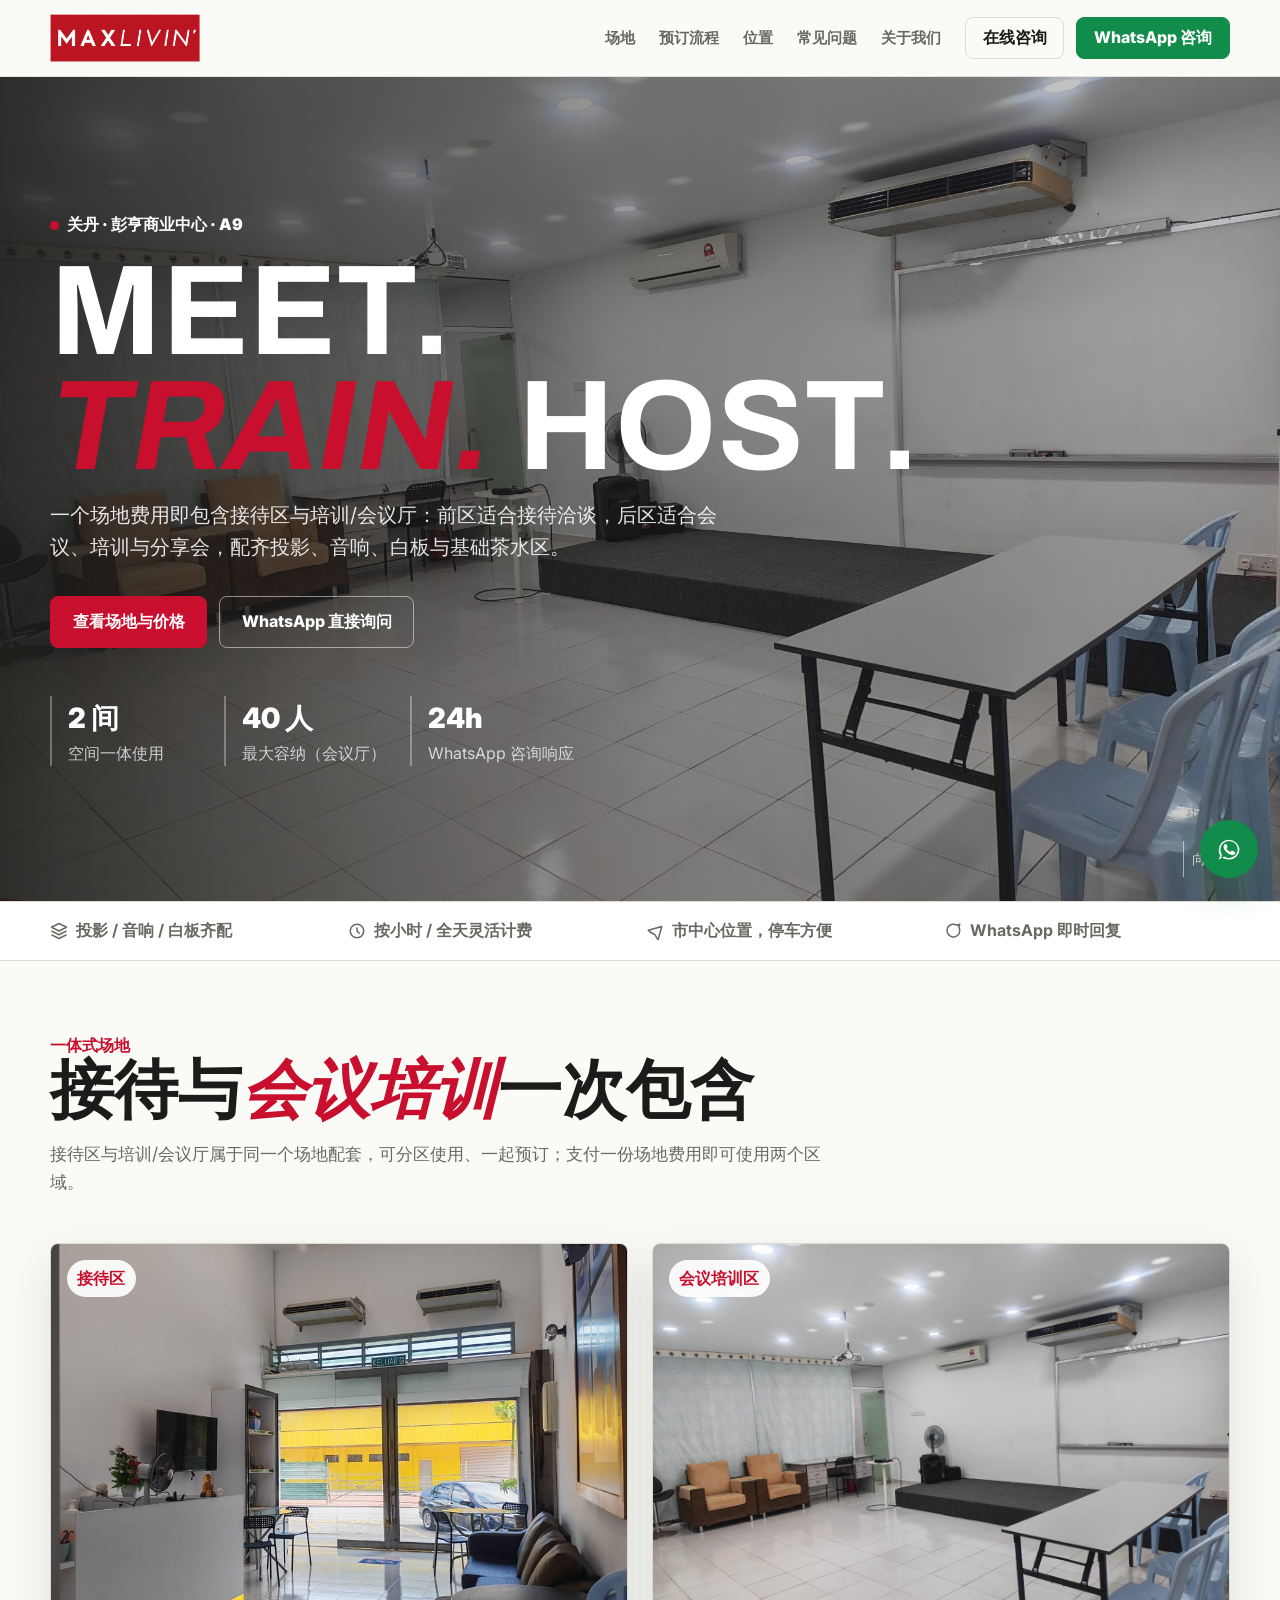
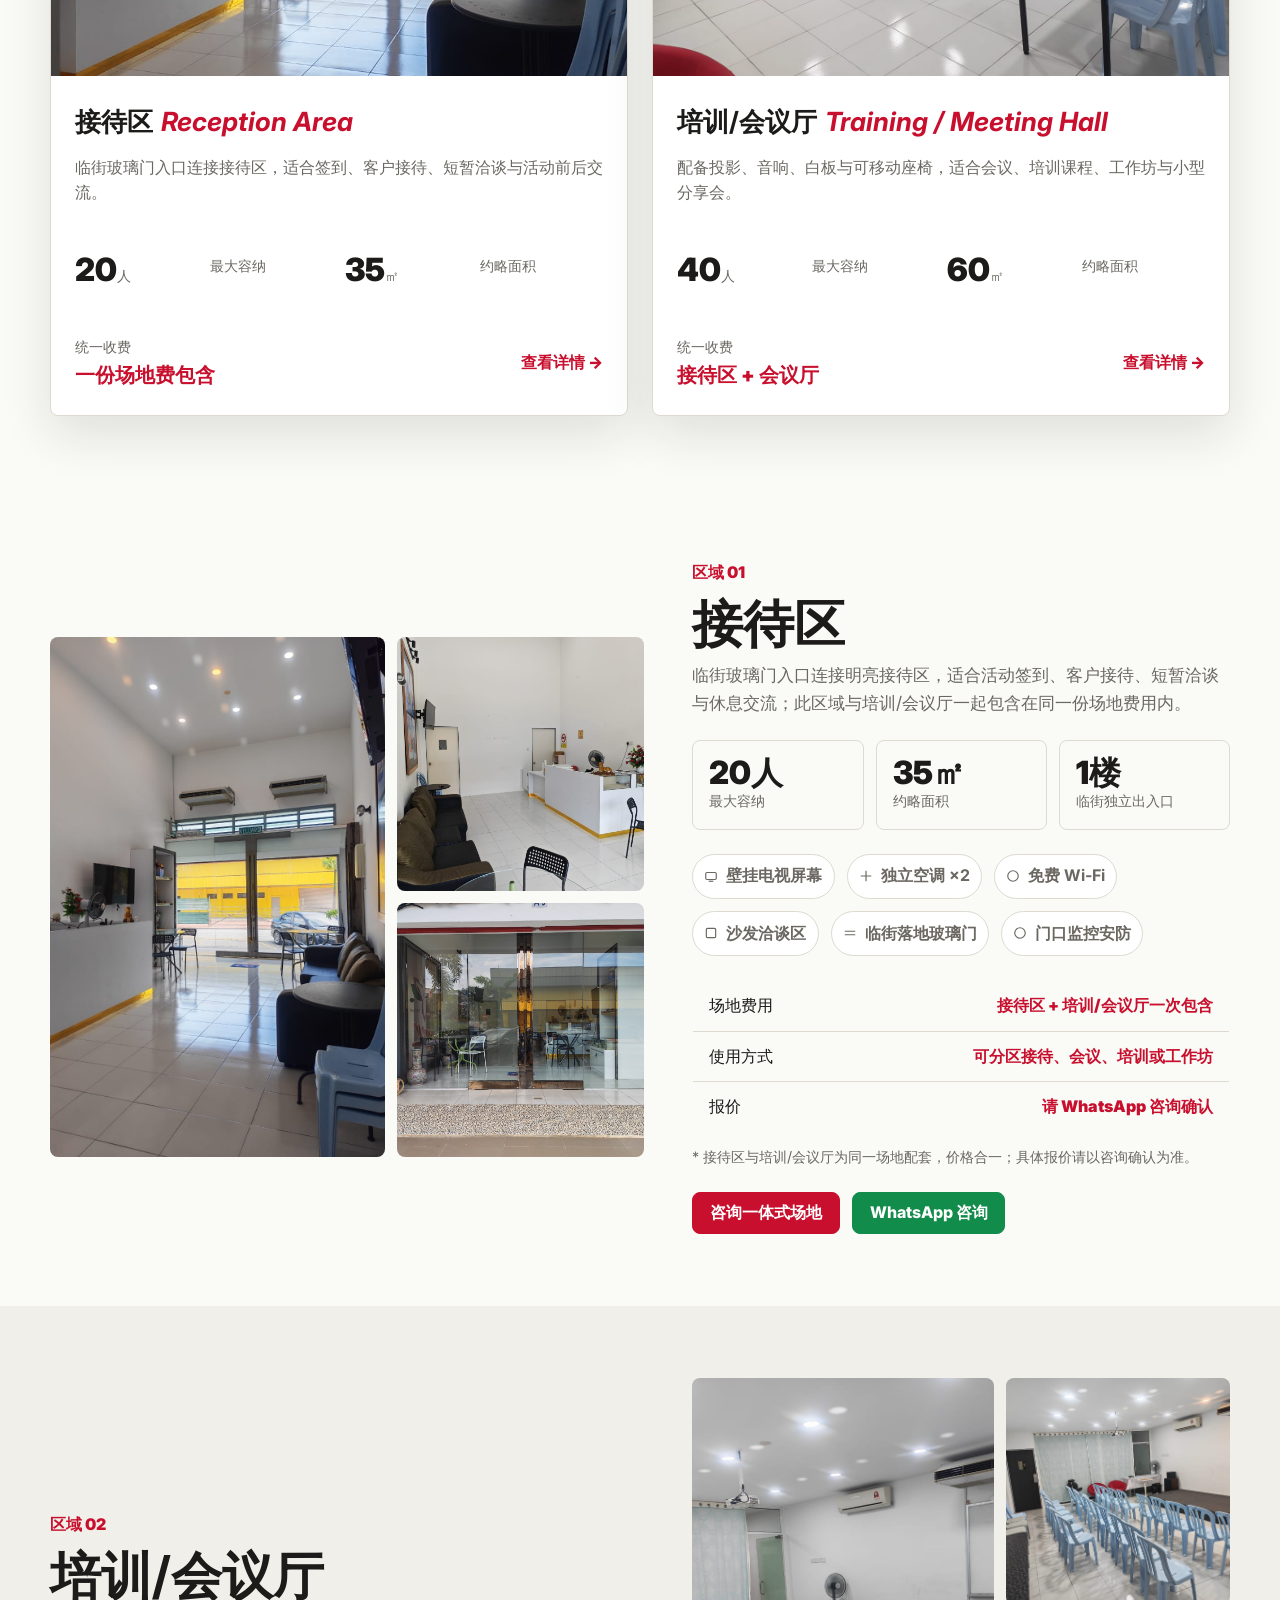
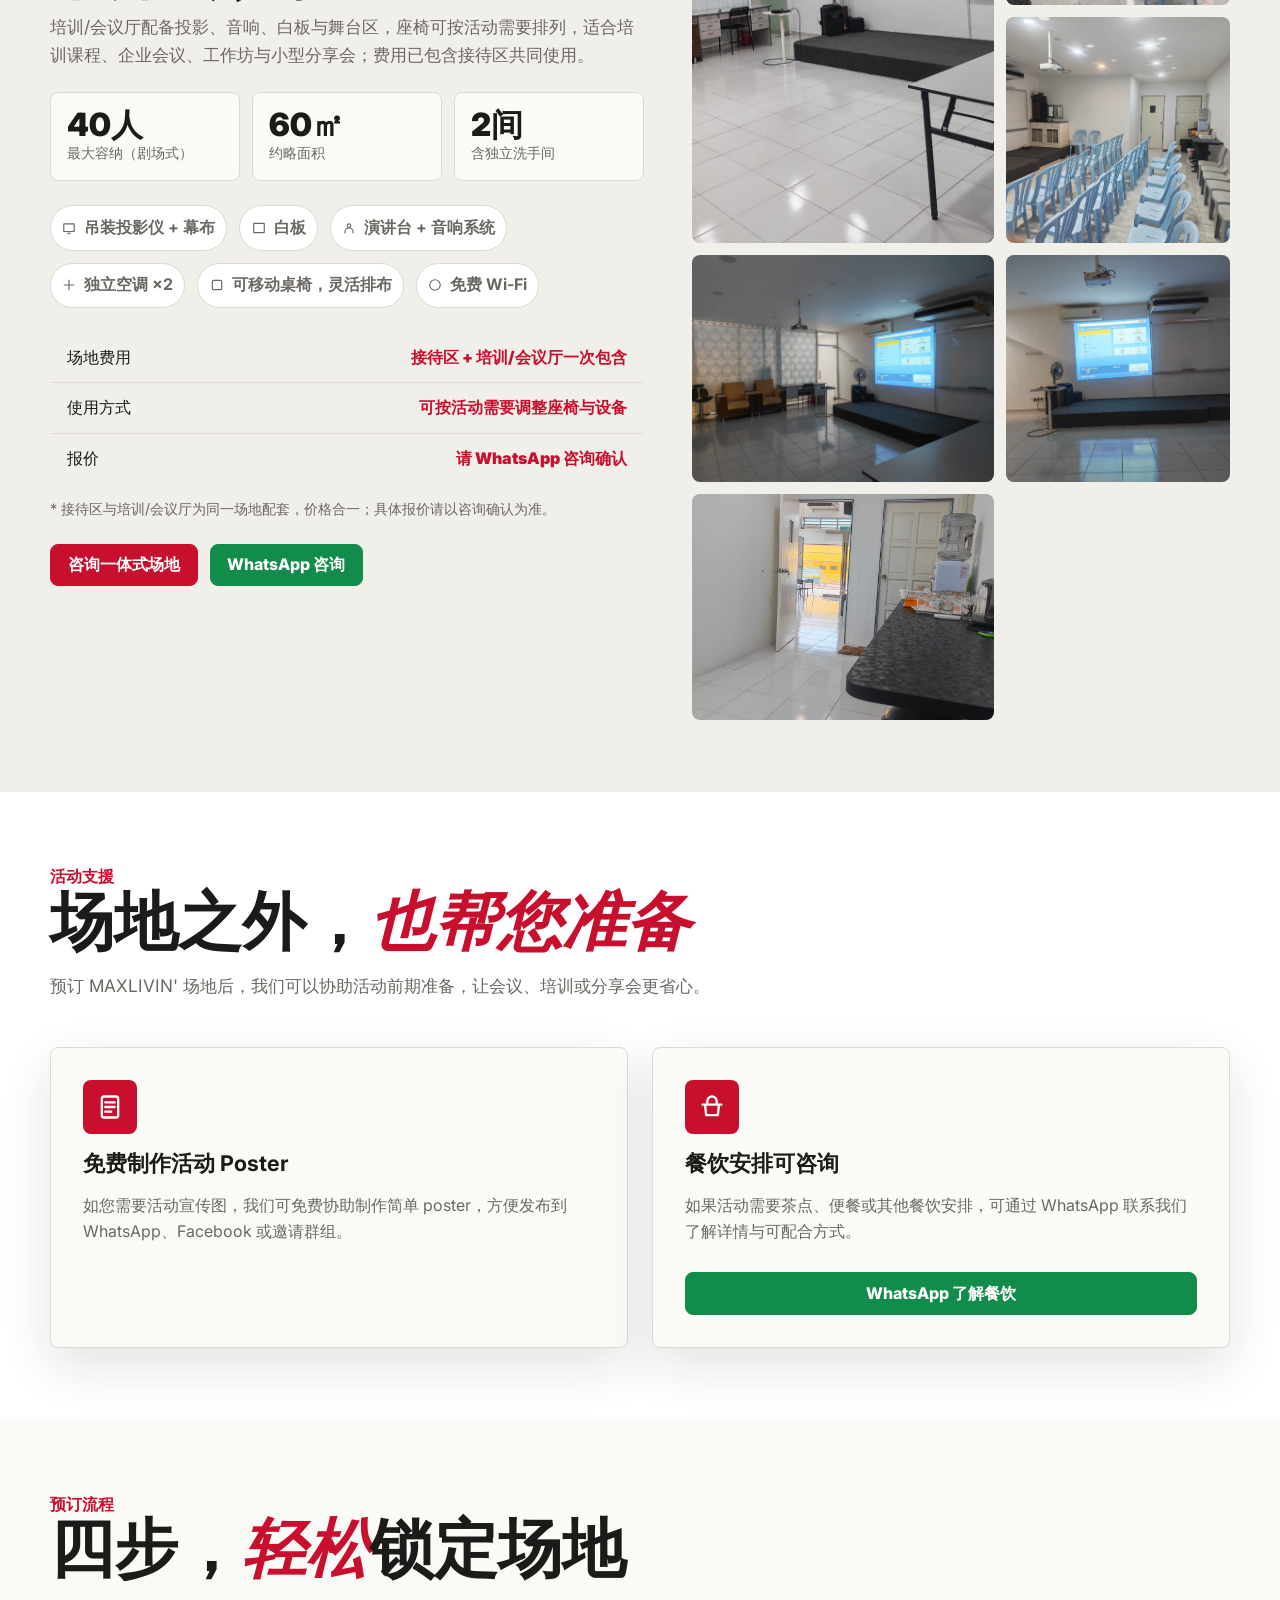
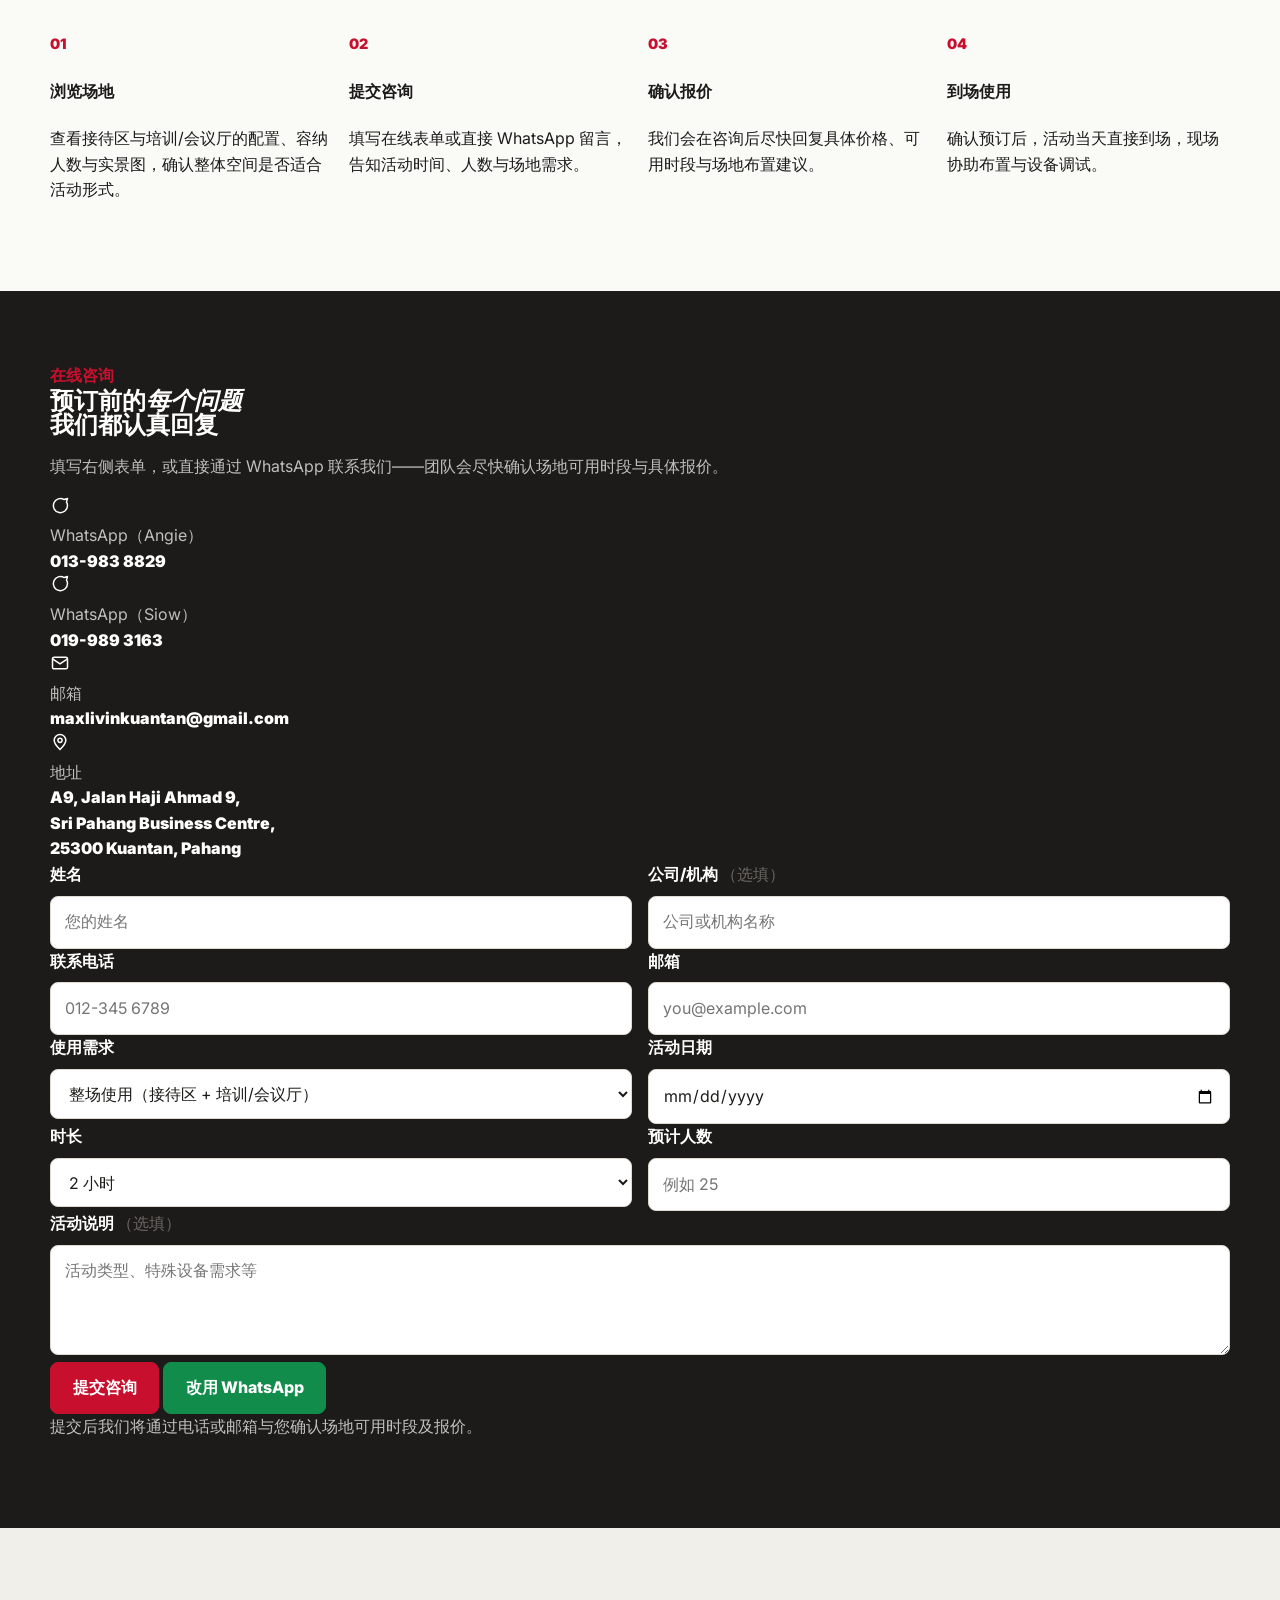
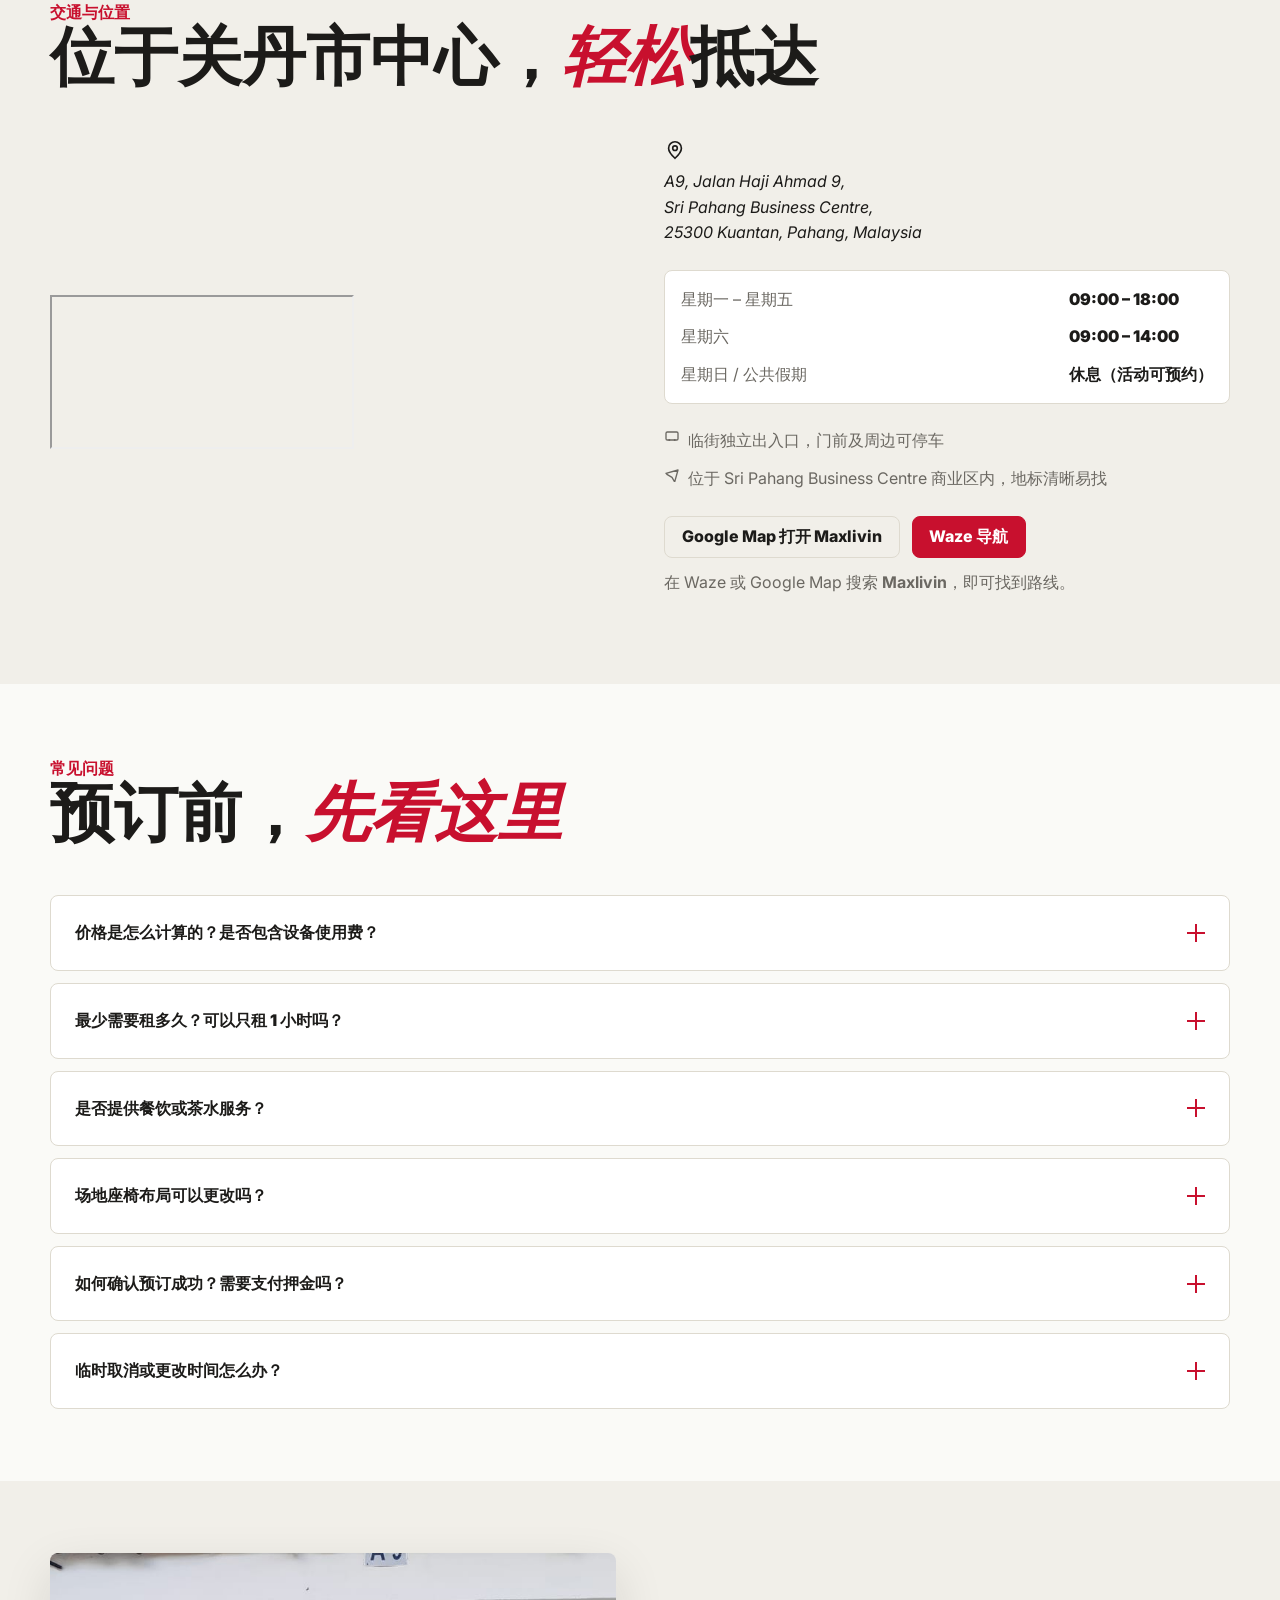
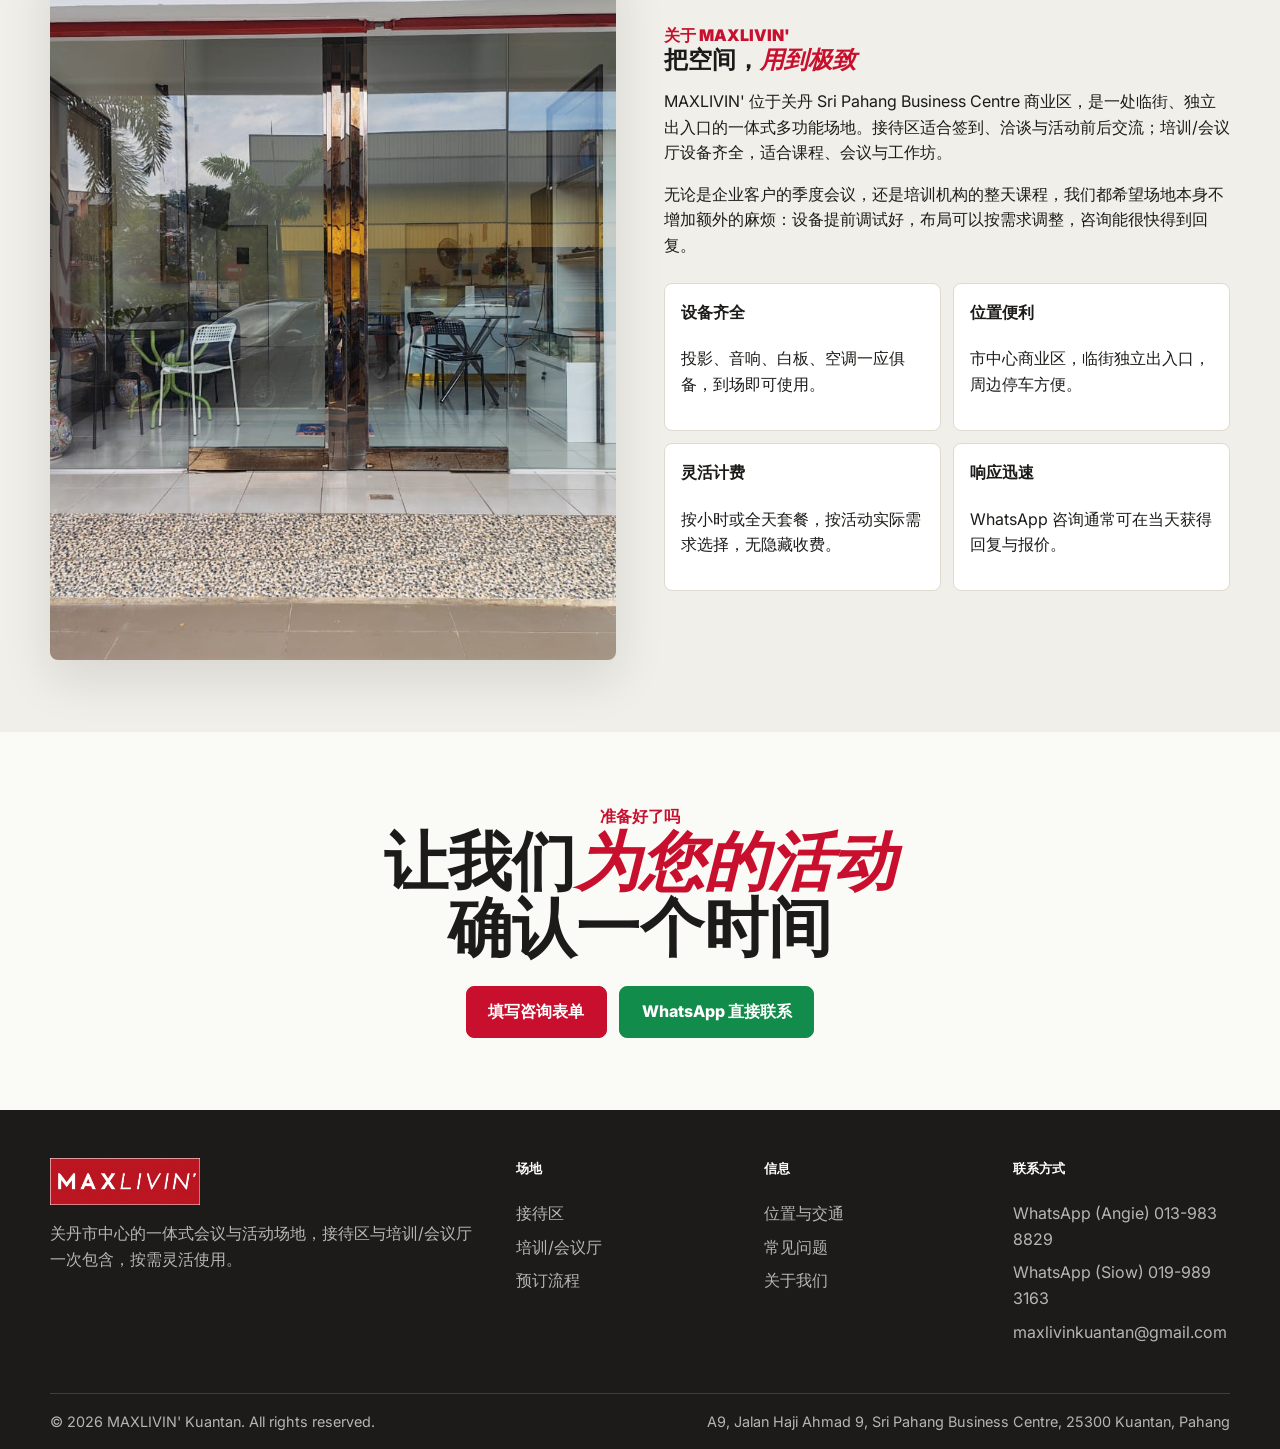
==== index.html @ cc712a2a "Add files via upload" ====
<!DOCTYPE html>
<html lang="zh-CN">
<head>
<meta charset="UTF-8">
<meta name="viewport" content="width=device-width, initial-scale=1.0">
<title>MAXLIVIN' Kuantan — 会议与活动场地租赁 | 关丹场地预订</title>
<meta name="description" content="MAXLIVIN' 位于关丹彭亨商业中心，提供接待区与培训/会议厅一体式场地租赁，适合企业会议、培训、工作坊与小型活动。按小时/全天灵活计费，WhatsApp 秒回确认。">

<link rel="icon" href="data:image/svg+xml,<svg xmlns=%22http://www.w3.org/2000/svg%22 viewBox=%220 0 100 100%22><rect width=%22100%22 height=%22100%22 fill=%22%23C8102E%22/><text x=%2250%22 y=%2268%22 font-size=%2260%22 fill=%22white%22 text-anchor=%22middle%22 font-family=%22Arial%22 font-weight=%22bold%22>M</text></svg>">

<link rel="preconnect" href="https://fonts.googleapis.com">
<link rel="preconnect" href="https://fonts.gstatic.com" crossorigin>
<link href="https://fonts.googleapis.com/css2?family=Archivo:wght@500;600;700;800&family=Inter:wght@400;500;600;700&family=JetBrains+Mono:wght@400;500&display=swap" rel="stylesheet">

<link rel="stylesheet" href="css/main.css">
</head>
<body>

<!-- ============ HEADER ============ -->
<header class="site-header" id="siteHeader">
  <div class="container nav-wrap">
    <a href="#top" class="nav-logo">
      <img src="images/logo.png" alt="MAXLIVIN' 关丹场地租赁">
    </a>
    <nav class="nav-links" id="navLinks">
      <a href="#venues">场地</a>
      <a href="#process">预订流程</a>
      <a href="#location">位置</a>
      <a href="#faq">常见问题</a>
      <a href="#about">关于我们</a>
    </nav>
    <div class="nav-cta">
      <a href="#inquiry" class="btn btn-secondary">在线咨询</a>
      <a href="https://wa.me/60139838829?text=Hi%2C%20%E6%88%91%E6%83%B3%E5%92%A8%E8%AF%A2MAXLIVIN%27%E5%9C%BA%E5%9C%B0%E7%A7%9F%E8%B5%81" target="_blank" rel="noopener" class="btn btn-whatsapp">
        WhatsApp 咨询
      </a>
    </div>
    <button class="nav-toggle" id="navToggle" aria-label="打开菜单">
      <span></span><span></span><span></span>
    </button>
  </div>
</header>

<!-- ============ HERO ============ -->
<section class="hero" id="top">
  <div class="hero-bg">
    <img src="images/training_1.jpeg" alt="MAXLIVIN' 接待大厅实景" loading="eager">
  </div>
  <div class="container hero-content">
    <div class="hero-eyebrow"><span class="dot"></span>关丹 · 彭亨商业中心 · A9</div>
    <h1 class="hero-title">
      <span class="line"><span class="word">MEET.</span></span>
      <span class="line"><span class="word italic-accent">Train.</span> <span class="word">Host.</span></span>
    </h1>
    <p class="hero-sub">一个场地费用即包含接待区与培训/会议厅：前区适合接待洽谈，后区适合会议、培训与分享会，配齐投影、音响、白板与基础茶水区。</p>
    <div class="hero-actions">
      <a href="#venues" class="btn btn-primary btn-lg">查看场地与价格</a>
      <a href="https://wa.me/60139838829?text=Hi%2C%20%E6%88%91%E6%83%B3%E5%92%A8%E8%AF%A2MAXLIVIN%27%E5%9C%BA%E5%9C%B0%E7%A7%9F%E8%B5%81" target="_blank" rel="noopener" class="btn btn-secondary btn-lg" style="border-color:rgba(255,255,255,0.5); color:#fff;">
        WhatsApp 直接询问
      </a>
    </div>
    <div class="hero-stats">
      <div>
        <div class="hero-stat-num"><span class="count-up" data-target="2">0</span> 间</div>
        <div class="hero-stat-label">空间一体使用</div>
      </div>
      <div>
        <div class="hero-stat-num"><span class="count-up" data-target="40">0</span> 人</div>
        <div class="hero-stat-label">最大容纳（会议厅）</div>
      </div>
      <div>
        <div class="hero-stat-num"><span class="count-up" data-target="24">0</span>h</div>
        <div class="hero-stat-label">WhatsApp 咨询响应</div>
      </div>
    </div>
  </div>
  <div class="hero-scroll-cue"><span class="line-v"></span>向下滚动</div>
</section>

<!-- ============ TRUST STRIP ============ -->
<div class="trust-strip">
  <div class="container">
    <div class="trust-item">
      <svg width="18" height="18" viewBox="0 0 24 24" fill="none"><path d="M12 2L2 7l10 5 10-5-10-5z" stroke="currentColor" stroke-width="2" stroke-linejoin="round"/><path d="M2 17l10 5 10-5M2 12l10 5 10-5" stroke="currentColor" stroke-width="2" stroke-linejoin="round"/></svg>
      投影 / 音响 / 白板齐配
    </div>
    <div class="trust-item">
      <svg width="18" height="18" viewBox="0 0 24 24" fill="none"><path d="M12 8v4l3 3" stroke="currentColor" stroke-width="2" stroke-linecap="round"/><circle cx="12" cy="12" r="9" stroke="currentColor" stroke-width="2"/></svg>
      按小时 / 全天灵活计费
    </div>
    <div class="trust-item">
      <svg width="18" height="18" viewBox="0 0 24 24" fill="none"><path d="M3 11l18-5-5 18-4-7-7-4z" stroke="currentColor" stroke-width="2" stroke-linejoin="round"/></svg>
      市中心位置，停车方便
    </div>
    <div class="trust-item">
      <svg width="18" height="18" viewBox="0 0 24 24" fill="none"><path d="M21 11.5a8.5 8.5 0 1 1-4-7.2L21 3l-1.2 4.3a8.4 8.4 0 0 1 1.2 4.2z" stroke="currentColor" stroke-width="2" stroke-linejoin="round"/></svg>
      WhatsApp 即时回复
    </div>
  </div>
</div>

<!-- ============ VENUES OVERVIEW ============ -->
<section class="section" id="venues">
  <div class="container">
    <div class="section-head">
      <div class="eyebrow">一体式场地</div>
      <h2 class="fs-h1" style="font-size:var(--fs-h1)">接待与<span class="italic-accent">会议培训</span>一次包含</h2>
      <p class="lead">接待区与培训/会议厅属于同一个场地配套，可分区使用、一起预订；支付一份场地费用即可使用两个区域。</p>
    </div>

    <div class="venues-grid">
      <!-- Card 1: Reception -->
      <article class="venue-card reveal">
        <div class="venue-card-img">
          <img src="images/reception_1.jpeg" alt="MAXLIVIN' 接待区实景" loading="lazy">
          <span class="venue-card-tag">接待区</span>
        </div>
        <div class="venue-card-body">
          <h3 class="venue-card-title">接待区 <span class="italic-accent">Reception Area</span></h3>
          <p class="venue-card-desc">临街玻璃门入口连接接待区，适合签到、客户接待、短暂洽谈与活动前后交流。</p>
          <div class="venue-meta-row">
            <div class="venue-meta">
              <div class="venue-meta-num">20<span style="font-size:0.9rem;color:var(--color-ink-soft);font-weight:500">人</span></div>
              <div class="venue-meta-label">最大容纳</div>
            </div>
            <div class="venue-meta">
              <div class="venue-meta-num">35<span style="font-size:0.9rem;color:var(--color-ink-soft);font-weight:500">㎡</span></div>
              <div class="venue-meta-label">约略面积</div>
            </div>
          </div>
          <div class="venue-card-foot">
            <div class="venue-price"><span class="from">统一收费</span><br><span class="amount">一份场地费包含</span></div>
            <a href="#venue-reception" class="btn-ghost">查看详情 →</a>
          </div>
        </div>
      </article>

      <!-- Card 2: Training -->
      <article class="venue-card reveal">
        <div class="venue-card-img">
          <img src="images/training_1.jpeg" alt="MAXLIVIN' 多功能培训/会议厅实景" loading="lazy">
          <span class="venue-card-tag">会议培训区</span>
        </div>
        <div class="venue-card-body">
          <h3 class="venue-card-title">培训/会议厅 <span class="italic-accent">Training / Meeting Hall</span></h3>
          <p class="venue-card-desc">配备投影、音响、白板与可移动座椅，适合会议、培训课程、工作坊与小型分享会。</p>
          <div class="venue-meta-row">
            <div class="venue-meta">
              <div class="venue-meta-num">40<span style="font-size:0.9rem;color:var(--color-ink-soft);font-weight:500">人</span></div>
              <div class="venue-meta-label">最大容纳</div>
            </div>
            <div class="venue-meta">
              <div class="venue-meta-num">60<span style="font-size:0.9rem;color:var(--color-ink-soft);font-weight:500">㎡</span></div>
              <div class="venue-meta-label">约略面积</div>
            </div>
          </div>
          <div class="venue-card-foot">
            <div class="venue-price"><span class="from">统一收费</span><br><span class="amount">接待区 + 会议厅</span></div>
            <a href="#venue-training" class="btn-ghost">查看详情 →</a>
          </div>
        </div>
      </article>
    </div>
  </div>
</section>

<!-- ============ VENUE DETAIL: RECEPTION ============ -->
<section class="section" id="venue-reception">
  <div class="container">
    <div class="venue-detail">
      <div class="venue-detail-gallery reveal">
        <img class="g-main" src="images/reception_1.jpeg" alt="接待区全景">
        <img class="g-sub" src="images/reception_2.jpeg" alt="接待区沙发区">
        <img class="g-sub" src="images/storefront.jpeg" alt="接待区入口与玻璃门">
      </div>
      <div class="venue-detail-info reveal">
        <span class="venue-number">区域 01</span>
        <h3>接待区</h3>
        <p class="lead">临街玻璃门入口连接明亮接待区，适合活动签到、客户接待、短暂洽谈与休息交流；此区域与培训/会议厅一起包含在同一份场地费用内。</p>

        <div class="spec-grid">
          <div class="spec-item">
            <div class="num">20<span class="unit">人</span></div>
            <div class="label">最大容纳</div>
          </div>
          <div class="spec-item">
            <div class="num">35<span class="unit">㎡</span></div>
            <div class="label">约略面积</div>
          </div>
          <div class="spec-item">
            <div class="num">1<span class="unit">楼</span></div>
            <div class="label">临街独立出入口</div>
          </div>
        </div>

        <div class="amenity-list">
          <span class="amenity-chip"><svg width="14" height="14" viewBox="0 0 24 24" fill="none"><rect x="3" y="6" width="18" height="12" rx="2" stroke="currentColor" stroke-width="2"/><path d="M8 21h8" stroke="currentColor" stroke-width="2"/></svg>壁挂电视屏幕</span>
          <span class="amenity-chip"><svg width="14" height="14" viewBox="0 0 24 24" fill="none"><path d="M12 3v18M3 12h18" stroke="currentColor" stroke-width="2"/></svg>独立空调 ×2</span>
          <span class="amenity-chip"><svg width="14" height="14" viewBox="0 0 24 24" fill="none"><circle cx="12" cy="12" r="9" stroke="currentColor" stroke-width="2"/></svg>免费 Wi-Fi</span>
          <span class="amenity-chip"><svg width="14" height="14" viewBox="0 0 24 24" fill="none"><rect x="4" y="4" width="16" height="16" rx="2" stroke="currentColor" stroke-width="2"/></svg>沙发洽谈区</span>
          <span class="amenity-chip"><svg width="14" height="14" viewBox="0 0 24 24" fill="none"><path d="M3 9h18M3 15h18" stroke="currentColor" stroke-width="2"/></svg>临街落地玻璃门</span>
          <span class="amenity-chip"><svg width="14" height="14" viewBox="0 0 24 24" fill="none"><circle cx="12" cy="12" r="9" stroke="currentColor" stroke-width="2"/></svg>门口监控安防</span>
        </div>

        <table class="price-table">
          <tr><td>场地费用</td><td>接待区 + 培训/会议厅一次包含</td></tr>
          <tr><td>使用方式</td><td>可分区接待、会议、培训或工作坊</td></tr>
          <tr><td>报价</td><td>请 WhatsApp 咨询确认</td></tr>
        </table>
        <p class="price-note">* 接待区与培训/会议厅为同一场地配套，价格合一；具体报价请以咨询确认为准。</p>

        <div class="venue-detail-actions">
          <a href="#inquiry" class="btn btn-primary" data-venue="整场使用">咨询一体式场地</a>
          <a href="https://wa.me/60139838829?text=Hi%2C%20%E6%88%91%E6%83%B3%E5%92%A8%E8%AF%A2MAXLIVIN%27%E5%9C%BA%E5%9C%B0%E7%A7%9F%E8%B5%81" target="_blank" rel="noopener" class="btn btn-whatsapp">WhatsApp 咨询</a>
        </div>
      </div>
    </div>
  </div>
</section>

<!-- ============ VENUE DETAIL: TRAINING ============ -->
<section class="section" id="venue-training" style="background:var(--color-surface)">
  <div class="container">
    <div class="venue-detail reverse">
      <div class="venue-detail-gallery reveal">
        <img class="g-main" src="images/training_1.jpeg" alt="培训/会议厅全景">
        <img class="g-sub" src="images/training_2.jpeg" alt="培训/会议厅排椅布局">
        <img class="g-sub" src="images/training_3.jpeg" alt="培训/会议厅侧面座位">
        <img class="g-sub" src="images/training_4.jpeg" alt="培训/会议厅投影演示">
        <img class="g-sub" src="images/training_5.jpeg" alt="培训/会议厅投影与白板">
        <img class="g-sub" src="images/training_6.jpeg" alt="培训/会议厅茶水区">
      </div>
      <div class="venue-detail-info reveal">
        <span class="venue-number">区域 02</span>
        <h3>培训/会议厅</h3>
        <p class="lead">培训/会议厅配备投影、音响、白板与舞台区，座椅可按活动需要排列，适合培训课程、企业会议、工作坊与小型分享会；费用已包含接待区共同使用。</p>

        <div class="spec-grid">
          <div class="spec-item">
            <div class="num">40<span class="unit">人</span></div>
            <div class="label">最大容纳（剧场式）</div>
          </div>
          <div class="spec-item">
            <div class="num">60<span class="unit">㎡</span></div>
            <div class="label">约略面积</div>
          </div>
          <div class="spec-item">
            <div class="num">2<span class="unit">间</span></div>
            <div class="label">含独立洗手间</div>
          </div>
        </div>

        <div class="amenity-list">
          <span class="amenity-chip"><svg width="14" height="14" viewBox="0 0 24 24" fill="none"><rect x="3" y="5" width="18" height="13" rx="1" stroke="currentColor" stroke-width="2"/><path d="M9 21h6" stroke="currentColor" stroke-width="2"/></svg>吊装投影仪 + 幕布</span>
          <span class="amenity-chip"><svg width="14" height="14" viewBox="0 0 24 24" fill="none"><rect x="3" y="4" width="18" height="16" rx="1" stroke="currentColor" stroke-width="2"/></svg>白板</span>
          <span class="amenity-chip"><svg width="14" height="14" viewBox="0 0 24 24" fill="none"><circle cx="12" cy="8" r="3" stroke="currentColor" stroke-width="2"/><path d="M5 21v-2a7 7 0 0114 0v2" stroke="currentColor" stroke-width="2"/></svg>演讲台 + 音响系统</span>
          <span class="amenity-chip"><svg width="14" height="14" viewBox="0 0 24 24" fill="none"><path d="M12 3v18M3 12h18" stroke="currentColor" stroke-width="2"/></svg>独立空调 ×2</span>
          <span class="amenity-chip"><svg width="14" height="14" viewBox="0 0 24 24" fill="none"><rect x="4" y="4" width="16" height="16" rx="2" stroke="currentColor" stroke-width="2"/></svg>可移动桌椅，灵活排布</span>
          <span class="amenity-chip"><svg width="14" height="14" viewBox="0 0 24 24" fill="none"><circle cx="12" cy="12" r="9" stroke="currentColor" stroke-width="2"/></svg>免费 Wi-Fi</span>
        </div>

        <table class="price-table">
          <tr><td>场地费用</td><td>接待区 + 培训/会议厅一次包含</td></tr>
          <tr><td>使用方式</td><td>可按活动需要调整座椅与设备</td></tr>
          <tr><td>报价</td><td>请 WhatsApp 咨询确认</td></tr>
        </table>
        <p class="price-note">* 接待区与培训/会议厅为同一场地配套，价格合一；具体报价请以咨询确认为准。</p>

        <div class="venue-detail-actions">
          <a href="#inquiry" class="btn btn-primary" data-venue="整场使用">咨询一体式场地</a>
          <a href="https://wa.me/60139838829?text=Hi%2C%20%E6%88%91%E6%83%B3%E5%92%A8%E8%AF%A2MAXLIVIN%27%E5%9C%BA%E5%9C%B0%E7%A7%9F%E8%B5%81" target="_blank" rel="noopener" class="btn btn-whatsapp">WhatsApp 咨询</a>
        </div>
      </div>
    </div>
  </div>
</section>

<!-- ============ EVENT SUPPORT ============ -->
<section class="section support-section" id="support">
  <div class="container">
    <div class="section-head">
      <div class="eyebrow">活动支援</div>
      <h2 style="font-size:var(--fs-h1)">场地之外，<span class="italic-accent">也帮您准备</span></h2>
      <p class="lead">预订 MAXLIVIN' 场地后，我们可以协助活动前期准备，让会议、培训或分享会更省心。</p>
    </div>

    <div class="support-grid">
      <div class="support-card reveal">
        <div class="support-icon">
          <svg width="28" height="28" viewBox="0 0 24 24" fill="none"><rect x="5" y="3" width="14" height="18" rx="2" stroke="currentColor" stroke-width="2"/><path d="M8 8h8M8 12h8M8 16h5" stroke="currentColor" stroke-width="2" stroke-linecap="round"/></svg>
        </div>
        <h3>免费制作活动 Poster</h3>
        <p>如您需要活动宣传图，我们可免费协助制作简单 poster，方便发布到 WhatsApp、Facebook 或邀请群组。</p>
      </div>

      <div class="support-card reveal">
        <div class="support-icon">
          <svg width="28" height="28" viewBox="0 0 24 24" fill="none"><path d="M4 10h16M6 10l1 9h10l1-9M8 10V7a4 4 0 018 0v3" stroke="currentColor" stroke-width="2" stroke-linecap="round" stroke-linejoin="round"/></svg>
        </div>
        <h3>餐饮安排可咨询</h3>
        <p>如果活动需要茶点、便餐或其他餐饮安排，可通过 WhatsApp 联系我们了解详情与可配合方式。</p>
        <a href="https://wa.me/60139838829?text=Hi%2C%20%E6%88%91%E6%83%B3%E5%92%A8%E8%AF%A2MAXLIVIN%27%E5%9C%BA%E5%9C%B0%E7%A7%9F%E8%B5%81" target="_blank" rel="noopener" class="btn btn-whatsapp">WhatsApp 了解餐饮</a>
      </div>
    </div>
  </div>
</section>

<!-- ============ PROCESS ============ -->
<section class="section" id="process">
  <div class="container">
    <div class="section-head">
      <div class="eyebrow">预订流程</div>
      <h2 style="font-size:var(--fs-h1)">四步，<span class="italic-accent">轻松</span>锁定场地</h2>
    </div>
    <div class="process-grid">
      <div class="process-step reveal">
        <span class="process-num">01</span>
        <h4>浏览场地</h4>
        <p>查看接待区与培训/会议厅的配置、容纳人数与实景图，确认整体空间是否适合活动形式。</p>
      </div>
      <div class="process-step reveal">
        <span class="process-num">02</span>
        <h4>提交咨询</h4>
        <p>填写在线表单或直接 WhatsApp 留言，告知活动时间、人数与场地需求。</p>
      </div>
      <div class="process-step reveal">
        <span class="process-num">03</span>
        <h4>确认报价</h4>
        <p>我们会在咨询后尽快回复具体价格、可用时段与场地布置建议。</p>
      </div>
      <div class="process-step reveal">
        <span class="process-num">04</span>
        <h4>到场使用</h4>
        <p>确认预订后，活动当天直接到场，现场协助布置与设备调试。</p>
      </div>
    </div>
  </div>
</section>

<!-- ============ INQUIRY / BOOKING FORM ============ -->
<section class="section" id="inquiry">
  <div class="container">
    <div class="inquiry-section reveal">
      <div class="inquiry-aside">
        <div class="eyebrow">在线咨询</div>
        <h2>预订前的<span class="italic-accent" style="color:#fff">每个问题</span><br>我们都认真回复</h2>
        <p>填写右侧表单，或直接通过 WhatsApp 联系我们——团队会尽快确认场地可用时段与具体报价。</p>

        <div class="inquiry-contact-item">
          <svg width="20" height="20" viewBox="0 0 24 24" fill="none"><path d="M21 11.5a8.5 8.5 0 1 1-4-7.2L21 3l-1.2 4.3a8.4 8.4 0 0 1 1.2 4.2z" stroke="currentColor" stroke-width="1.8" stroke-linejoin="round"/></svg>
          <div>
            <div class="ct-label">WhatsApp（Angie）</div>
            <a class="ct-value" href="https://wa.me/60139838829" target="_blank" rel="noopener">013-983 8829</a>
          </div>
        </div>
        <div class="inquiry-contact-item">
          <svg width="20" height="20" viewBox="0 0 24 24" fill="none"><path d="M21 11.5a8.5 8.5 0 1 1-4-7.2L21 3l-1.2 4.3a8.4 8.4 0 0 1 1.2 4.2z" stroke="currentColor" stroke-width="1.8" stroke-linejoin="round"/></svg>
          <div>
            <div class="ct-label">WhatsApp（Siow）</div>
            <a class="ct-value" href="https://wa.me/60199893163" target="_blank" rel="noopener">019-989 3163</a>
          </div>
        </div>
        <div class="inquiry-contact-item">
          <svg width="20" height="20" viewBox="0 0 24 24" fill="none"><rect x="3" y="5" width="18" height="14" rx="2" stroke="currentColor" stroke-width="1.8"/><path d="M3 7l9 6 9-6" stroke="currentColor" stroke-width="1.8"/></svg>
          <div>
            <div class="ct-label">邮箱</div>
            <a class="ct-value" href="mailto:maxlivinkuantan@gmail.com">maxlivinkuantan@gmail.com</a>
          </div>
        </div>
        <div class="inquiry-contact-item">
          <svg width="20" height="20" viewBox="0 0 24 24" fill="none"><path d="M12 21s-7-6.5-7-11a7 7 0 1114 0c0 4.5-7 11-7 11z" stroke="currentColor" stroke-width="1.8"/><circle cx="12" cy="10" r="2.5" stroke="currentColor" stroke-width="1.8"/></svg>
          <div>
            <div class="ct-label">地址</div>
            <div class="ct-value">A9, Jalan Haji Ahmad 9,<br>Sri Pahang Business Centre,<br>25300 Kuantan, Pahang</div>
          </div>
        </div>
      </div>

      <div class="inquiry-form-wrap">
        <form id="bookingForm">
          <div class="form-row">
            <div class="form-field">
              <label for="f-name">姓名</label>
              <input type="text" id="f-name" name="name" required placeholder="您的姓名">
            </div>
            <div class="form-field">
              <label for="f-company">公司/机构 <span class="opt">（选填）</span></label>
              <input type="text" id="f-company" name="company" placeholder="公司或机构名称">
            </div>
          </div>
          <div class="form-row">
            <div class="form-field">
              <label for="f-phone">联系电话</label>
              <input type="tel" id="f-phone" name="phone" required placeholder="012-345 6789">
            </div>
            <div class="form-field">
              <label for="f-email">邮箱</label>
              <input type="email" id="f-email" name="email" required placeholder="you@example.com">
            </div>
          </div>
          <div class="form-row">
            <div class="form-field">
              <label for="f-venue">使用需求</label>
              <select id="f-venue" name="venue">
                <option value="整场使用">整场使用（接待区 + 培训/会议厅）</option>
                <option value="会议/培训为主">会议/培训为主</option>
                <option value="接待/洽谈为主">接待/洽谈为主</option>
                <option value="未确定">还没确定，需要建议</option>
              </select>
            </div>
            <div class="form-field">
              <label for="f-date">活动日期</label>
              <input type="date" id="f-date" name="date">
            </div>
          </div>
          <div class="form-row">
            <div class="form-field">
              <label for="f-duration">时长</label>
              <select id="f-duration" name="duration">
                <option value="2小时">2 小时</option>
                <option value="半天">半天（4 小时）</option>
                <option value="全天">全天（8 小时）</option>
                <option value="多天">多天活动</option>
              </select>
            </div>
            <div class="form-field">
              <label for="f-pax">预计人数</label>
              <input type="number" id="f-pax" name="pax" min="1" placeholder="例如 25">
            </div>
          </div>
          <div class="form-field">
            <label for="f-message">活动说明 <span class="opt">（选填）</span></label>
            <textarea id="f-message" name="message" placeholder="活动类型、特殊设备需求等"></textarea>
          </div>

          <div class="form-actions">
            <button type="submit" class="btn btn-primary btn-lg">提交咨询</button>
            <a href="https://wa.me/60139838829?text=Hi%2C%20%E6%88%91%E6%83%B3%E5%92%A8%E8%AF%A2MAXLIVIN%27%E5%9C%BA%E5%9C%B0%E7%A7%9F%E8%B5%81" target="_blank" rel="noopener" class="btn btn-whatsapp btn-lg">改用 WhatsApp</a>
          </div>
          <p class="form-note">提交后我们将通过电话或邮箱与您确认场地可用时段及报价。</p>

          <div class="form-success" id="formSuccess">
            <svg width="22" height="22" viewBox="0 0 24 24" fill="none"><circle cx="12" cy="12" r="10" stroke="currentColor" stroke-width="2"/><path d="M8 12l3 3 5-6" stroke="currentColor" stroke-width="2" stroke-linecap="round" stroke-linejoin="round"/></svg>
            <span>咨询已收到，我们会尽快与您联系确认详情。</span>
          </div>
        </form>
      </div>
    </div>
  </div>
</section>

<!-- ============ LOCATION ============ -->
<section class="section" id="location" style="background:var(--color-surface)">
  <div class="container">
    <div class="section-head">
      <div class="eyebrow">交通与位置</div>
      <h2 style="font-size:var(--fs-h1)">位于关丹市中心，<span class="italic-accent">轻松</span>抵达</h2>
    </div>
    <div class="location-grid">
      <div class="location-map reveal">
        <iframe
          src="https://www.google.com/maps?q=Maxlivin%20Kuantan&ll=3.8181232,103.3309573&z=17&output=embed"
          loading="lazy"
          referrerpolicy="no-referrer-when-downgrade"
          title="MAXLIVIN' 地图位置">
        </iframe>
      </div>
      <div class="location-info reveal">
        <div class="addr-block">
          <svg width="22" height="22" viewBox="0 0 24 24" fill="none"><path d="M12 21s-7-6.5-7-11a7 7 0 1114 0c0 4.5-7 11-7 11z" stroke="currentColor" stroke-width="1.8"/><circle cx="12" cy="10" r="2.5" stroke="currentColor" stroke-width="1.8"/></svg>
          <address>
            A9, Jalan Haji Ahmad 9,<br>
            Sri Pahang Business Centre,<br>
            25300 Kuantan, Pahang, Malaysia
          </address>
        </div>

        <div class="location-hours">
          <span class="day">星期一 – 星期五</span><span class="time">09:00 – 18:00</span>
          <span class="day">星期六</span><span class="time">09:00 – 14:00</span>
          <span class="day">星期日 / 公共假期</span><span class="time">休息（活动可预约）</span>
        </div>

        <div class="transit-list">
          <div class="transit-item">
            <svg width="16" height="16" viewBox="0 0 24 24" fill="none"><rect x="3" y="6" width="18" height="12" rx="2" stroke="currentColor" stroke-width="2"/><circle cx="8" cy="18" r="1.5" fill="currentColor"/><circle cx="16" cy="18" r="1.5" fill="currentColor"/></svg>
            临街独立出入口，门前及周边可停车
          </div>
          <div class="transit-item">
            <svg width="16" height="16" viewBox="0 0 24 24" fill="none"><path d="M3 11l18-5-5 18-4-7-7-4z" stroke="currentColor" stroke-width="2" stroke-linejoin="round"/></svg>
            位于 Sri Pahang Business Centre 商业区内，地标清晰易找
          </div>
        </div>

        <div class="map-actions">
          <a href="https://www.google.com/maps/place/Maxlivin/@3.8180129,103.3309707,17z/data=!4m17!1m10!3m9!1s0x31c8bbd88670a421:0x638725e299cbca22!2sMaxlivin!8m2!3d3.8181232!4d103.3309573!10e5!14m1!1BCgIgARICCAI!16s%2Fg%2F11v09l9y1g!3m5!1s0x31c8bbd88670a421:0x638725e299cbca22!8m2!3d3.8181232!4d103.3309573!16s%2Fg%2F11v09l9y1g?hl=zh-CN&entry=ttu&g_ep=EgoyMDI2MDYxNi4wIKXMDSoASAFQAw%3D%3D" target="_blank" rel="noopener" class="btn btn-secondary">Google Map 打开 Maxlivin</a>
          <a href="https://waze.com/ul?ll=3.8181232%2C103.3309573&navigate=yes&q=Maxlivin" target="_blank" rel="noopener" class="btn btn-primary">Waze 导航</a>
        </div>
        <p class="map-note">在 Waze 或 Google Map 搜索 <strong>Maxlivin</strong>，即可找到路线。</p>
      </div>
    </div>
  </div>
</section>

<!-- ============ FAQ ============ -->
<section class="section" id="faq">
  <div class="container">
    <div class="section-head">
      <div class="eyebrow">常见问题</div>
      <h2 style="font-size:var(--fs-h1)">预订前，<span class="italic-accent">先看这里</span></h2>
    </div>
    <div class="faq-list">
      <div class="faq-item reveal">
        <button class="faq-question"><span>价格是怎么计算的？是否包含设备使用费？</span><span class="icon"></span></button>
        <div class="faq-answer"><div class="faq-answer-inner">场地租金已包含投影、音响、白板等基础设备的使用，按小时或全天套餐计费，具体报价请通过表单或 WhatsApp 咨询确认，我们会按活动时长与人数给出明细。</div></div>
      </div>
      <div class="faq-item reveal">
        <button class="faq-question"><span>最少需要租多久？可以只租 1 小时吗？</span><span class="icon"></span></button>
        <div class="faq-answer"><div class="faq-answer-inner">场地建议最少 2 小时起租，费用包含接待区与培训/会议厅共同使用。若活动时间较短，欢迎咨询确认是否可灵活安排。</div></div>
      </div>
      <div class="faq-item reveal">
        <button class="faq-question"><span>是否提供餐饮或茶水服务？</span><span class="icon"></span></button>
        <div class="faq-answer"><div class="faq-answer-inner">场地内设有茶水间，可提供基础饮用水服务。如需餐饮安排，请在咨询时告知人数与需求，我们会协助对接或提供建议。</div></div>
      </div>
      <div class="faq-item reveal">
        <button class="faq-question"><span>场地座椅布局可以更改吗？</span><span class="icon"></span></button>
        <div class="faq-answer"><div class="faq-answer-inner">培训/会议厅的桌椅可灵活移动，能排列为剧场式、课桌式或讨论布局；接待区主要用于签到、洽谈与休息。具体需求可在预订时说明，我们会提前协助调整。</div></div>
      </div>
      <div class="faq-item reveal">
        <button class="faq-question"><span>如何确认预订成功？需要支付押金吗？</span><span class="icon"></span></button>
        <div class="faq-answer"><div class="faq-answer-inner">提交咨询后，我们会通过电话、邮箱或 WhatsApp 与您确认场地档期与具体费用，包括是否需要预付押金，确认完成后即视为预订成立。</div></div>
      </div>
      <div class="faq-item reveal">
        <button class="faq-question"><span>临时取消或更改时间怎么办？</span><span class="icon"></span></button>
        <div class="faq-answer"><div class="faq-answer-inner">如需取消或调整活动时间，请尽早通过 WhatsApp 或邮箱告知，具体的取消/改期政策会在确认预订时一并说明。</div></div>
      </div>
    </div>
  </div>
</section>

<!-- ============ ABOUT ============ -->
<section class="section" id="about" style="background:var(--color-surface)">
  <div class="container">
    <div class="about-grid">
      <div class="about-img reveal">
        <img src="images/storefront.jpeg" alt="MAXLIVIN' 临街外观实景">
      </div>
      <div class="about-text reveal">
        <div class="eyebrow">关于 MAXLIVIN'</div>
        <h2>把空间，<span class="italic-accent">用到极致</span></h2>
        <p>MAXLIVIN' 位于关丹 Sri Pahang Business Centre 商业区，是一处临街、独立出入口的一体式多功能场地。接待区适合签到、洽谈与活动前后交流；培训/会议厅设备齐全，适合课程、会议与工作坊。</p>
        <p>无论是企业客户的季度会议，还是培训机构的整天课程，我们都希望场地本身不增加额外的麻烦：设备提前调试好，布局可以按需求调整，咨询能很快得到回复。</p>
        <div class="about-pillars">
          <div class="about-pillar">
            <h4>设备齐全</h4>
            <p>投影、音响、白板、空调一应俱备，到场即可使用。</p>
          </div>
          <div class="about-pillar">
            <h4>位置便利</h4>
            <p>市中心商业区，临街独立出入口，周边停车方便。</p>
          </div>
          <div class="about-pillar">
            <h4>灵活计费</h4>
            <p>按小时或全天套餐，按活动实际需求选择，无隐藏收费。</p>
          </div>
          <div class="about-pillar">
            <h4>响应迅速</h4>
            <p>WhatsApp 咨询通常可在当天获得回复与报价。</p>
          </div>
        </div>
      </div>
    </div>
  </div>
</section>

<!-- ============ FINAL CTA ============ -->
<section class="section text-center">
  <div class="container">
    <div class="eyebrow" style="justify-content:center">准备好了吗</div>
    <h2 style="font-size:var(--fs-h1); margin-bottom: var(--sp-5)">让我们<span class="italic-accent">为您的活动</span><br>确认一个时间</h2>
    <div class="flex-wrap-gap" style="justify-content:center">
      <a href="#inquiry" class="btn btn-primary btn-lg">填写咨询表单</a>
      <a href="https://wa.me/60139838829?text=Hi%2C%20%E6%88%91%E6%83%B3%E5%92%A8%E8%AF%A2MAXLIVIN%27%E5%9C%BA%E5%9C%B0%E7%A7%9F%E8%B5%81" target="_blank" rel="noopener" class="btn btn-whatsapp btn-lg">WhatsApp 直接联系</a>
    </div>
  </div>
</section>

<!-- ============ FOOTER ============ -->
<footer class="site-footer">
  <div class="container footer-top">
    <div class="footer-brand">
      <img src="images/logo.png" alt="MAXLIVIN'">
      <p>关丹市中心的一体式会议与活动场地，接待区与培训/会议厅一次包含，按需灵活使用。</p>
    </div>
    <div class="footer-col">
      <h5>场地</h5>
      <ul>
        <li><a href="#venue-reception">接待区</a></li>
        <li><a href="#venue-training">培训/会议厅</a></li>
        <li><a href="#process">预订流程</a></li>
      </ul>
    </div>
    <div class="footer-col">
      <h5>信息</h5>
      <ul>
        <li><a href="#location">位置与交通</a></li>
        <li><a href="#faq">常见问题</a></li>
        <li><a href="#about">关于我们</a></li>
      </ul>
    </div>
    <div class="footer-col">
      <h5>联系方式</h5>
      <ul>
        <li><a href="https://wa.me/60139838829" target="_blank" rel="noopener">WhatsApp (Angie) 013-983 8829</a></li>
        <li><a href="https://wa.me/60199893163" target="_blank" rel="noopener">WhatsApp (Siow) 019-989 3163</a></li>
        <li><a href="mailto:maxlivinkuantan@gmail.com">maxlivinkuantan@gmail.com</a></li>
      </ul>
    </div>
  </div>
  <div class="container footer-bottom">
    <span>© 2026 MAXLIVIN' Kuantan. All rights reserved.</span>
    <span>A9, Jalan Haji Ahmad 9, Sri Pahang Business Centre, 25300 Kuantan, Pahang</span>
  </div>
</footer>

<!-- ============ STICKY MOBILE CTA ============ -->
<div class="sticky-cta">
  <a href="#inquiry" class="btn btn-primary">在线咨询</a>
  <a href="https://wa.me/60139838829?text=Hi%2C%20%E6%88%91%E6%83%B3%E5%92%A8%E8%AF%A2MAXLIVIN%27%E5%9C%BA%E5%9C%B0%E7%A7%9F%E8%B5%81" target="_blank" rel="noopener" class="btn btn-whatsapp">WhatsApp</a>
</div>

<!-- ============ FLOATING WHATSAPP (desktop) ============ -->
<a href="https://wa.me/60139838829?text=Hi%2C%20%E6%88%91%E6%83%B3%E5%92%A8%E8%AF%A2MAXLIVIN%27%E5%9C%BA%E5%9C%B0%E7%A7%9F%E8%B5%81" target="_blank" rel="noopener" class="float-whatsapp" aria-label="WhatsApp 咨询" id="floatWa">
  <svg width="28" height="28" viewBox="0 0 24 24" fill="white"><path d="M17.6 6.32A8.86 8.86 0 0012.05 4 8.96 8.96 0 003.18 13a8.9 8.9 0 001.32 4.69L3 21l3.42-1.45A8.94 8.94 0 0012.05 21 8.96 8.96 0 0021 12a8.9 8.9 0 00-3.4-5.68zm-5.55 13.3a7.4 7.4 0 01-3.78-1.04l-.27-.16-2.81 1.2.75-2.74-.18-.28a7.43 7.43 0 01-1.14-3.95 7.46 7.46 0 0114.92 0 7.46 7.46 0 01-7.49 6.97zm4.08-5.58c-.22-.11-1.3-.64-1.5-.71-.2-.08-.35-.11-.5.11-.15.22-.57.71-.7.86-.13.15-.26.16-.48.05-.22-.11-.93-.34-1.77-1.1-.65-.58-1.09-1.3-1.22-1.52-.13-.22-.01-.34.11-.45.11-.11.26-.28.39-.42.13-.14.17-.24.26-.4.09-.16.04-.3-.02-.41-.06-.11-.55-1.33-.76-1.82-.2-.48-.41-.42-.56-.42-.14 0-.31-.01-.48-.01-.17 0-.44.06-.67.31-.23.25-.88.86-.88 2.1 0 1.24.9 2.44 1.03 2.61.13.17 1.74 2.66 4.22 3.62 2.48.97 2.48.65 2.93.61.45-.04 1.45-.59 1.65-1.16.2-.57.2-1.06.14-1.16-.06-.1-.22-.16-.45-.27z"/></svg>
</a>

<script src="js/gsap.min.js"></script>
<script src="js/ScrollTrigger.min.js"></script>
<script src="js/main.js"></script>
</body>
</html>
---- css/main.css ----
:root {
  --color-paper: #fafaf7;
  --color-surface: #f1efe9;
  --color-ink: #1c1b19;
  --color-ink-soft: #6b6862;
  --color-line: #dedacf;
  --color-brand: #c8102e;
  --color-brand-dark: #9c0c23;
  --color-green: #128c4a;
  --color-gold: #b58a32;
  --color-blue: #244a7c;
  --shadow: 0 18px 50px rgba(28, 27, 25, 0.12);
  --radius: 8px;
  --container: 1180px;
  --sp-1: 0.25rem;
  --sp-2: 0.5rem;
  --sp-3: 0.75rem;
  --sp-4: 1rem;
  --sp-5: 1.5rem;
  --sp-6: 2rem;
  --sp-7: 3rem;
  --sp-8: 4.5rem;
  --fs-h1: clamp(2rem, 5vw, 4.7rem);
  --fs-h2: clamp(1.8rem, 3.4vw, 3.25rem);
}

* {
  box-sizing: border-box;
}

html {
  scroll-behavior: smooth;
}

body {
  margin: 0;
  background: var(--color-paper);
  color: var(--color-ink);
  font-family: Inter, "Microsoft YaHei", "PingFang SC", Arial, sans-serif;
  line-height: 1.6;
}

img,
svg,
iframe {
  max-width: 100%;
}

img {
  display: block;
  object-fit: cover;
}

a {
  color: inherit;
  text-decoration: none;
}

button,
input,
select,
textarea {
  font: inherit;
}

.container {
  width: min(100% - 32px, var(--container));
  margin-inline: auto;
}

.site-header {
  position: sticky;
  top: 0;
  z-index: 50;
  background: rgba(250, 250, 247, 0.92);
  border-bottom: 1px solid rgba(222, 218, 207, 0.75);
  backdrop-filter: blur(14px);
}

.nav-wrap {
  min-height: 76px;
  display: flex;
  align-items: center;
  gap: var(--sp-5);
}

.nav-logo img {
  width: 150px;
  height: auto;
}

.nav-links {
  display: flex;
  align-items: center;
  gap: var(--sp-5);
  margin-left: auto;
  color: var(--color-ink-soft);
  font-size: 0.94rem;
  font-weight: 600;
}

.nav-links a:hover {
  color: var(--color-brand);
}

.nav-cta {
  display: flex;
  align-items: center;
  gap: var(--sp-3);
}

.nav-toggle {
  display: none;
  width: 44px;
  height: 44px;
  padding: 0;
  border: 1px solid var(--color-line);
  border-radius: var(--radius);
  background: #fff;
}

.nav-toggle span {
  display: block;
  width: 20px;
  height: 2px;
  margin: 4px auto;
  background: var(--color-ink);
}

.btn {
  display: inline-flex;
  align-items: center;
  justify-content: center;
  min-height: 42px;
  padding: 0.72rem 1.05rem;
  border: 1px solid transparent;
  border-radius: var(--radius);
  font-weight: 800;
  line-height: 1.1;
  cursor: pointer;
  transition: transform 0.18s ease, background 0.18s ease, color 0.18s ease, border-color 0.18s ease;
}

.btn:hover {
  transform: translateY(-1px);
}

.btn-primary {
  color: #fff;
  background: var(--color-brand);
  border-color: var(--color-brand);
}

.btn-primary:hover {
  background: var(--color-brand-dark);
  border-color: var(--color-brand-dark);
}

.btn-secondary {
  background: transparent;
  border-color: var(--color-line);
  color: var(--color-ink);
}

.btn-secondary:hover {
  border-color: var(--color-brand);
  color: var(--color-brand);
}

.btn-whatsapp {
  color: #fff;
  background: var(--color-green);
  border-color: var(--color-green);
}

.btn-lg {
  min-height: 52px;
  padding-inline: 1.35rem;
}

.hero {
  position: relative;
  min-height: calc(100vh - 76px);
  display: grid;
  align-items: center;
  overflow: hidden;
  color: #fff;
  isolation: isolate;
}

.hero-bg {
  position: absolute;
  inset: 0;
  z-index: -2;
}

.hero-bg img {
  width: 100%;
  height: 100%;
}

.hero::after {
  content: "";
  position: absolute;
  inset: 0;
  z-index: -1;
  background: linear-gradient(90deg, rgba(28, 27, 25, 0.88), rgba(28, 27, 25, 0.42) 52%, rgba(28, 27, 25, 0.18));
}

.hero-content {
  padding-block: var(--sp-8);
}

.hero-eyebrow,
.eyebrow {
  display: inline-flex;
  align-items: center;
  gap: var(--sp-2);
  color: var(--color-brand);
  font-weight: 900;
  letter-spacing: 0;
  text-transform: uppercase;
}

.hero-eyebrow {
  color: #fff;
  text-transform: none;
}

.dot {
  width: 9px;
  height: 9px;
  border-radius: 999px;
  background: var(--color-brand);
}

.hero-title {
  margin: var(--sp-4) 0;
  font-family: Archivo, Inter, sans-serif;
  font-size: clamp(3.6rem, 10vw, 9rem);
  line-height: 0.9;
  text-transform: uppercase;
}

.line {
  display: block;
}

.italic-accent {
  color: var(--color-brand);
  font-style: italic;
}

.hero-sub {
  max-width: 680px;
  margin: 0 0 var(--sp-6);
  color: rgba(255, 255, 255, 0.88);
  font-size: clamp(1rem, 2vw, 1.24rem);
}

.hero-actions,
.flex-wrap-gap {
  display: flex;
  flex-wrap: wrap;
  gap: var(--sp-3);
}

.hero-stats {
  display: flex;
  flex-wrap: wrap;
  gap: var(--sp-5);
  margin-top: var(--sp-7);
}

.hero-stats > div {
  min-width: 150px;
  padding-left: var(--sp-4);
  border-left: 2px solid rgba(255, 255, 255, 0.32);
}

.hero-stat-num {
  font-size: 1.75rem;
  font-weight: 900;
}

.hero-stat-label {
  color: rgba(255, 255, 255, 0.75);
}

.hero-scroll-cue {
  position: absolute;
  right: 32px;
  bottom: 24px;
  display: flex;
  align-items: center;
  gap: var(--sp-2);
  color: rgba(255, 255, 255, 0.78);
  font-size: 0.9rem;
}

.line-v {
  width: 1px;
  height: 36px;
  background: rgba(255, 255, 255, 0.55);
}

.trust-strip {
  border-block: 1px solid var(--color-line);
  background: #fff;
}

.trust-strip .container {
  display: grid;
  grid-template-columns: repeat(4, 1fr);
  gap: var(--sp-3);
  padding-block: var(--sp-4);
}

.trust-item {
  display: flex;
  align-items: center;
  gap: var(--sp-2);
  color: var(--color-ink-soft);
  font-weight: 700;
}

.section {
  padding-block: var(--sp-8);
}

.section-head {
  max-width: 780px;
  margin-bottom: var(--sp-7);
}

h1,
h2,
h3,
h4,
h5,
p {
  margin-top: 0;
}

h2 {
  margin-bottom: var(--sp-4);
  font-family: Archivo, Inter, sans-serif;
  line-height: 1.03;
}

.lead {
  color: var(--color-ink-soft);
  font-size: 1.08rem;
}

.venues-grid {
  display: grid;
  grid-template-columns: repeat(2, minmax(0, 1fr));
  gap: var(--sp-5);
}

.venue-card,
.booking-card,
.contact-panel,
.faq-item,
.about-pillar,
.process-card {
  border: 1px solid var(--color-line);
  border-radius: var(--radius);
  background: #fff;
}

.venue-card {
  overflow: hidden;
  box-shadow: var(--shadow);
}

.venue-card-img {
  position: relative;
  aspect-ratio: 4 / 3;
}

.venue-card-img img,
.about-img img,
.gallery img {
  width: 100%;
  height: 100%;
}

.venue-card-tag {
  position: absolute;
  left: var(--sp-4);
  top: var(--sp-4);
  padding: 0.35rem 0.65rem;
  border-radius: 999px;
  background: rgba(255, 255, 255, 0.92);
  color: var(--color-brand);
  font-weight: 900;
}

.venue-card-body {
  padding: var(--sp-5);
}

.venue-card-title {
  display: flex;
  flex-wrap: wrap;
  gap: var(--sp-2);
  align-items: baseline;
  margin-bottom: var(--sp-3);
  font-size: 1.65rem;
}

.venue-card-desc {
  color: var(--color-ink-soft);
}

.venue-meta {
  display: grid;
  grid-template-columns: repeat(2, 1fr);
  gap: var(--sp-3);
  margin: var(--sp-5) 0;
}

.venue-meta-item,
.spec-item {
  padding: var(--sp-4);
  border: 1px solid var(--color-line);
  border-radius: var(--radius);
  background: var(--color-paper);
}

.venue-meta-num,
.spec-item .num {
  font-size: 2rem;
  font-weight: 900;
  line-height: 1;
}

.venue-meta-label,
.spec-item .label,
.price-note {
  color: var(--color-ink-soft);
  font-size: 0.9rem;
}

.venue-card-bottom {
  display: flex;
  align-items: center;
  justify-content: space-between;
  gap: var(--sp-4);
}

.venue-price .amount {
  color: var(--color-brand);
  font-size: 1.25rem;
  font-weight: 900;
}

.from {
  color: var(--color-ink-soft);
  font-size: 0.85rem;
}

.btn-ghost {
  color: var(--color-brand);
  font-weight: 900;
}

.venue-detail-grid,
.inquiry-grid,
.location-grid,
.about-grid {
  display: grid;
  grid-template-columns: minmax(0, 1fr) minmax(0, 1fr);
  gap: var(--sp-7);
  align-items: center;
}

.venue-detail {
  display: grid;
  grid-template-columns: minmax(0, 1.05fr) minmax(0, 0.95fr);
  gap: var(--sp-7);
  align-items: center;
}

.venue-detail.reverse .venue-detail-gallery {
  order: 2;
}

.venue-detail-gallery {
  display: grid;
  grid-template-columns: 1.35fr 1fr;
  grid-auto-rows: minmax(150px, 1fr);
  gap: var(--sp-3);
  min-height: 520px;
}

.venue-detail-gallery img {
  width: 100%;
  height: 100%;
  min-height: 0;
  border-radius: var(--radius);
  object-fit: cover;
}

.venue-detail-gallery .g-main {
  grid-row: span 2;
}

.venue-detail-gallery .g-sub {
  aspect-ratio: 4 / 3;
}

.venue-detail-info h3 {
  margin-bottom: var(--sp-3);
  font-size: clamp(2rem, 4vw, 3.4rem);
  line-height: 1;
}

.venue-detail-actions,
.venue-card-foot,
.amenity-list {
  display: flex;
  flex-wrap: wrap;
  gap: var(--sp-3);
}

.venue-detail-actions {
  margin-top: var(--sp-5);
}

.venue-card-foot {
  align-items: center;
  justify-content: space-between;
}

.venue-meta-row {
  display: grid;
  grid-template-columns: repeat(2, minmax(0, 1fr));
  gap: var(--sp-3);
  margin: var(--sp-5) 0;
}

.gallery {
  display: grid;
  grid-template-columns: 1.4fr 1fr;
  grid-template-rows: repeat(2, 1fr);
  gap: var(--sp-3);
  min-height: 520px;
}

.gallery img {
  border-radius: var(--radius);
}

.gallery .g-main {
  grid-row: 1 / 3;
}

.venue-number {
  display: inline-block;
  margin-bottom: var(--sp-3);
  color: var(--color-brand);
  font-weight: 900;
}

.spec-grid {
  display: grid;
  grid-template-columns: repeat(3, 1fr);
  gap: var(--sp-3);
  margin: var(--sp-5) 0;
}

.amenities {
  display: flex;
  flex-wrap: wrap;
  gap: var(--sp-2);
  margin: var(--sp-5) 0;
}

.amenity-chip {
  display: inline-flex;
  align-items: center;
  gap: var(--sp-2);
  padding: 0.55rem 0.7rem;
  border: 1px solid var(--color-line);
  border-radius: 999px;
  background: #fff;
  color: var(--color-ink-soft);
  font-weight: 700;
}

.price-table {
  width: 100%;
  margin: var(--sp-5) 0 var(--sp-3);
  border-collapse: collapse;
  overflow: hidden;
  border: 1px solid var(--color-line);
  border-radius: var(--radius);
}

.price-table td {
  padding: var(--sp-3) var(--sp-4);
  border-bottom: 1px solid var(--color-line);
}

.price-table tr:last-child td {
  border-bottom: 0;
}

.price-table td:last-child {
  color: var(--color-brand);
  font-weight: 900;
  text-align: right;
}

.process-grid {
  display: grid;
  grid-template-columns: repeat(4, 1fr);
  gap: var(--sp-4);
}

.support-section {
  background: #fff;
}

.support-grid {
  display: grid;
  grid-template-columns: repeat(2, minmax(0, 1fr));
  gap: var(--sp-5);
}

.support-card {
  display: grid;
  gap: var(--sp-3);
  align-content: start;
  padding: var(--sp-6);
  border: 1px solid var(--color-line);
  border-radius: var(--radius);
  background: var(--color-paper);
  box-shadow: var(--shadow);
}

.support-icon {
  display: grid;
  place-items: center;
  width: 54px;
  height: 54px;
  border-radius: var(--radius);
  background: var(--color-brand);
  color: #fff;
}

.support-card h3 {
  margin-bottom: 0;
  font-size: 1.35rem;
}

.support-card p {
  color: var(--color-ink-soft);
}

.map-actions {
  display: flex;
  flex-wrap: wrap;
  gap: var(--sp-3);
  margin-top: var(--sp-4);
}

.map-note {
  margin-top: var(--sp-3);
  color: var(--color-ink-soft);
}

.process-card {
  padding: var(--sp-5);
}

.process-num {
  display: inline-block;
  margin-bottom: var(--sp-5);
  color: var(--color-brand);
  font-size: 0.9rem;
  font-weight: 900;
}

#inquiry {
  background: var(--color-ink);
  color: #fff;
}

#inquiry .lead,
#inquiry p,
#inquiry .ct-label,
#inquiry .form-note {
  color: rgba(255, 255, 255, 0.72);
}

.contact-list {
  display: grid;
  gap: var(--sp-3);
  margin-top: var(--sp-5);
}

.contact-tile {
  display: grid;
  grid-template-columns: 42px 1fr;
  gap: var(--sp-3);
  align-items: center;
  padding: var(--sp-4);
  border: 1px solid rgba(255, 255, 255, 0.15);
  border-radius: var(--radius);
}

.contact-icon {
  display: grid;
  place-items: center;
  width: 42px;
  height: 42px;
  border-radius: var(--radius);
  background: var(--color-brand);
}

.ct-value {
  color: #fff;
  font-weight: 900;
}

.booking-card {
  padding: var(--sp-5);
  color: var(--color-ink);
}

.form-row {
  display: grid;
  grid-template-columns: repeat(2, 1fr);
  gap: var(--sp-4);
}

.form-group {
  margin-bottom: var(--sp-4);
}

label {
  display: block;
  margin-bottom: var(--sp-2);
  font-weight: 800;
}

.opt {
  color: var(--color-ink-soft);
  font-weight: 500;
}

input,
select,
textarea {
  width: 100%;
  border: 1px solid var(--color-line);
  border-radius: var(--radius);
  background: #fff;
  color: var(--color-ink);
  padding: 0.8rem 0.9rem;
}

textarea {
  min-height: 110px;
  resize: vertical;
}

.form-success {
  display: none;
  align-items: center;
  gap: var(--sp-2);
  margin-top: var(--sp-4);
  color: var(--color-green);
  font-weight: 900;
}

.form-success.is-visible {
  display: flex;
}

.map-card {
  overflow: hidden;
  border: 1px solid var(--color-line);
  border-radius: var(--radius);
  background: #fff;
  box-shadow: var(--shadow);
}

.map-card iframe {
  display: block;
  width: 100%;
  min-height: 440px;
  border: 0;
}

.location-hours,
.transit-list {
  display: grid;
  gap: var(--sp-3);
  margin: var(--sp-5) 0;
}

.location-hours {
  grid-template-columns: 1fr auto;
  padding: var(--sp-4);
  border: 1px solid var(--color-line);
  border-radius: var(--radius);
  background: #fff;
}

.day {
  color: var(--color-ink-soft);
}

.time {
  font-weight: 900;
}

.transit-item {
  display: flex;
  align-items: flex-start;
  gap: var(--sp-2);
  color: var(--color-ink-soft);
}

.faq-list {
  display: grid;
  gap: var(--sp-3);
}

.faq-question {
  width: 100%;
  display: flex;
  align-items: center;
  justify-content: space-between;
  gap: var(--sp-4);
  padding: var(--sp-5);
  border: 0;
  background: transparent;
  color: var(--color-ink);
  font-weight: 900;
  text-align: left;
  cursor: pointer;
}

.faq-question .icon {
  flex: 0 0 auto;
  width: 18px;
  height: 18px;
  position: relative;
}

.faq-question .icon::before,
.faq-question .icon::after {
  content: "";
  position: absolute;
  inset: 8px 0 auto;
  height: 2px;
  background: var(--color-brand);
}

.faq-question .icon::after {
  transform: rotate(90deg);
}

.faq-item.is-open .icon::after {
  transform: rotate(0deg);
}

.faq-answer {
  display: none;
}

.faq-answer-inner {
  padding: 0 var(--sp-5) var(--sp-5);
  color: var(--color-ink-soft);
}

.faq-item.is-open .faq-answer {
  display: block;
}

.about-img {
  aspect-ratio: 4 / 5;
  border-radius: var(--radius);
  overflow: hidden;
  box-shadow: var(--shadow);
}

.about-pillars {
  display: grid;
  grid-template-columns: repeat(2, 1fr);
  gap: var(--sp-3);
  margin-top: var(--sp-5);
}

.about-pillar {
  padding: var(--sp-4);
}

.text-center {
  text-align: center;
}

.site-footer {
  background: var(--color-ink);
  color: #fff;
  padding-block: var(--sp-7) var(--sp-4);
}

.footer-top {
  display: grid;
  grid-template-columns: 2fr repeat(3, 1fr);
  gap: var(--sp-6);
}

.footer-brand img {
  width: 150px;
  margin-bottom: var(--sp-4);
}

.footer-brand p,
.footer-col a,
.footer-bottom {
  color: rgba(255, 255, 255, 0.68);
}

.footer-col ul {
  list-style: none;
  padding: 0;
  margin: 0;
  display: grid;
  gap: var(--sp-2);
}

.footer-col a:hover {
  color: #fff;
}

.footer-bottom {
  display: flex;
  flex-wrap: wrap;
  justify-content: space-between;
  gap: var(--sp-4);
  margin-top: var(--sp-7);
  padding-top: var(--sp-4);
  border-top: 1px solid rgba(255, 255, 255, 0.15);
  font-size: 0.9rem;
}

.sticky-cta {
  display: none;
}

.float-whatsapp {
  position: fixed;
  right: 22px;
  bottom: 22px;
  z-index: 40;
  display: grid;
  place-items: center;
  width: 58px;
  height: 58px;
  border-radius: 999px;
  background: var(--color-green);
  box-shadow: 0 12px 34px rgba(18, 140, 74, 0.32);
}

.reveal {
  opacity: 0;
  transform: translateY(22px);
  transition: opacity 0.65s ease, transform 0.65s ease;
}

.reveal.is-visible {
  opacity: 1;
  transform: translateY(0);
}

@media (max-width: 980px) {
  .nav-links,
  .nav-cta {
    display: none;
  }

  .nav-toggle {
    display: block;
    margin-left: auto;
  }

  .nav-links.is-open {
    position: absolute;
    left: 16px;
    right: 16px;
    top: 78px;
    display: grid;
    gap: 0;
    padding: var(--sp-3);
    border: 1px solid var(--color-line);
    border-radius: var(--radius);
    background: #fff;
    box-shadow: var(--shadow);
  }

  .nav-links.is-open a {
    padding: var(--sp-3);
  }

  .trust-strip .container,
  .support-grid,
  .process-grid,
  .footer-top {
    grid-template-columns: repeat(2, 1fr);
  }

  .venue-detail-grid,
  .venue-detail,
  .inquiry-grid,
  .location-grid,
  .about-grid {
    grid-template-columns: 1fr;
  }

  .venue-detail.reverse .venue-detail-gallery {
    order: 0;
  }
}

@media (max-width: 720px) {
  .container {
    width: min(100% - 24px, var(--container));
  }

  .hero {
    min-height: 760px;
  }

  .hero-title {
    font-size: clamp(3rem, 18vw, 5.4rem);
  }

  .hero-scroll-cue,
  .float-whatsapp {
    display: none;
  }

  .venues-grid,
  .trust-strip .container,
  .support-grid,
  .process-grid,
  .footer-top,
  .about-pillars,
  .form-row,
  .spec-grid {
    grid-template-columns: 1fr;
  }

  .gallery {
    grid-template-columns: 1fr;
    grid-template-rows: auto;
    min-height: 0;
  }

  .venue-detail-gallery {
    grid-template-columns: 1fr;
    grid-auto-rows: auto;
    min-height: 0;
  }

  .gallery .g-main {
    grid-row: auto;
  }

  .venue-detail-gallery .g-main {
    grid-row: auto;
  }

  .gallery img {
    aspect-ratio: 4 / 3;
  }

  .venue-detail-gallery img {
    aspect-ratio: 4 / 3;
  }

  .section {
    padding-block: var(--sp-7);
  }

  .venue-card-bottom,
  .footer-bottom {
    align-items: flex-start;
    flex-direction: column;
  }

  .sticky-cta {
    position: sticky;
    bottom: 0;
    z-index: 45;
    display: grid;
    grid-template-columns: 1fr 1fr;
    gap: var(--sp-2);
    padding: var(--sp-3);
    background: rgba(250, 250, 247, 0.94);
    border-top: 1px solid var(--color-line);
    backdrop-filter: blur(14px);
  }
}
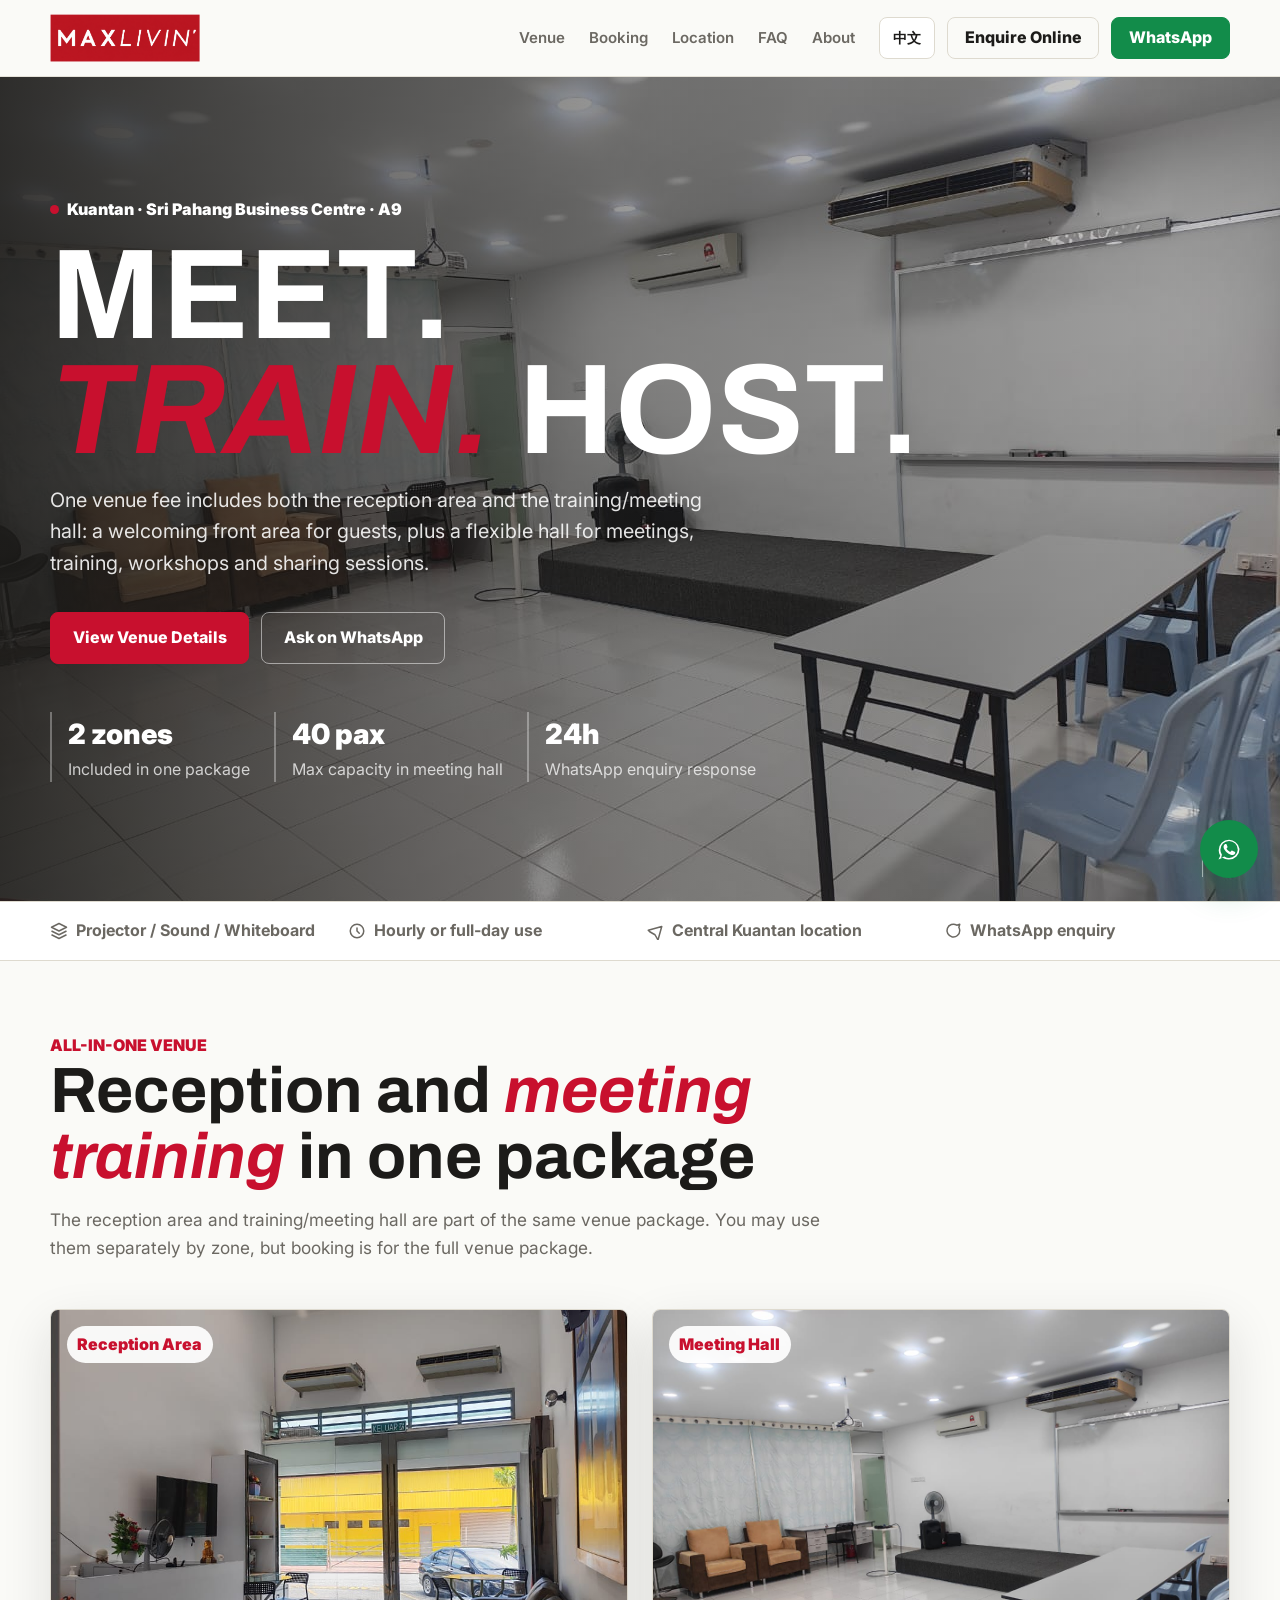
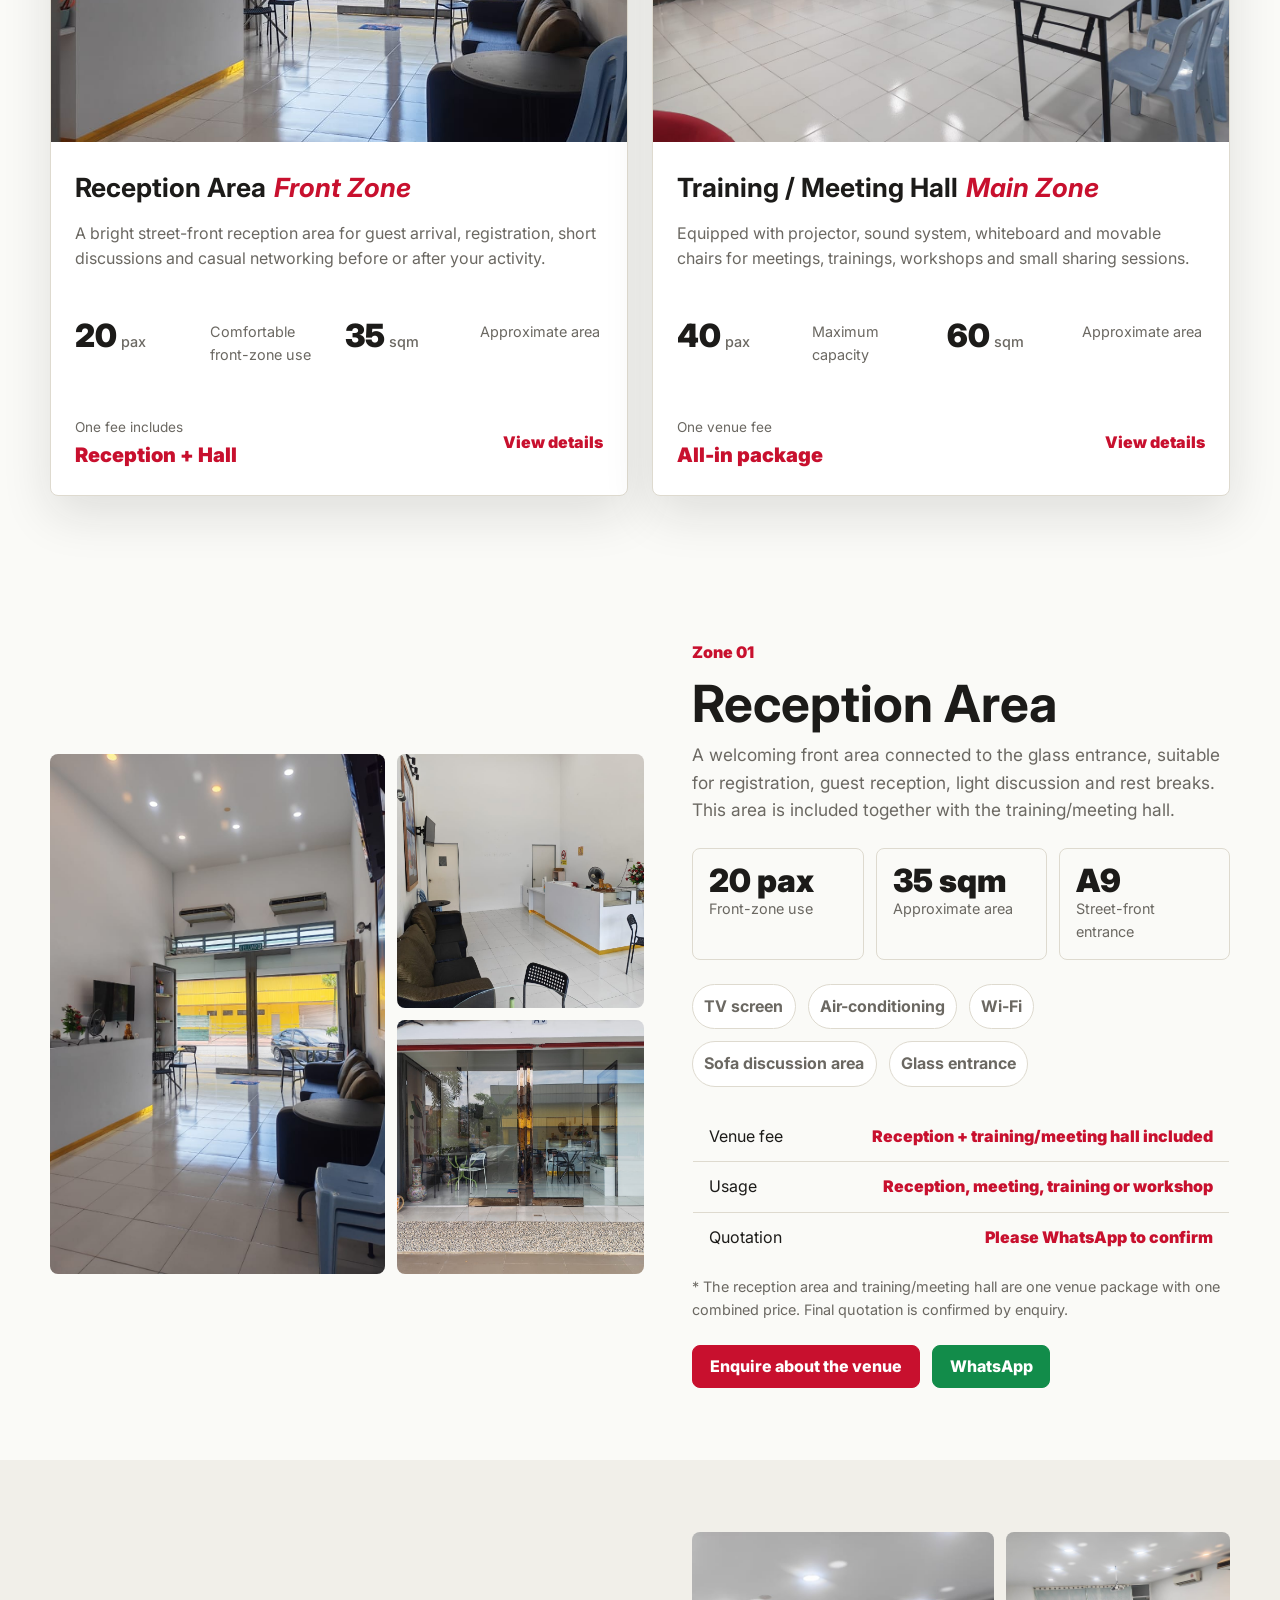
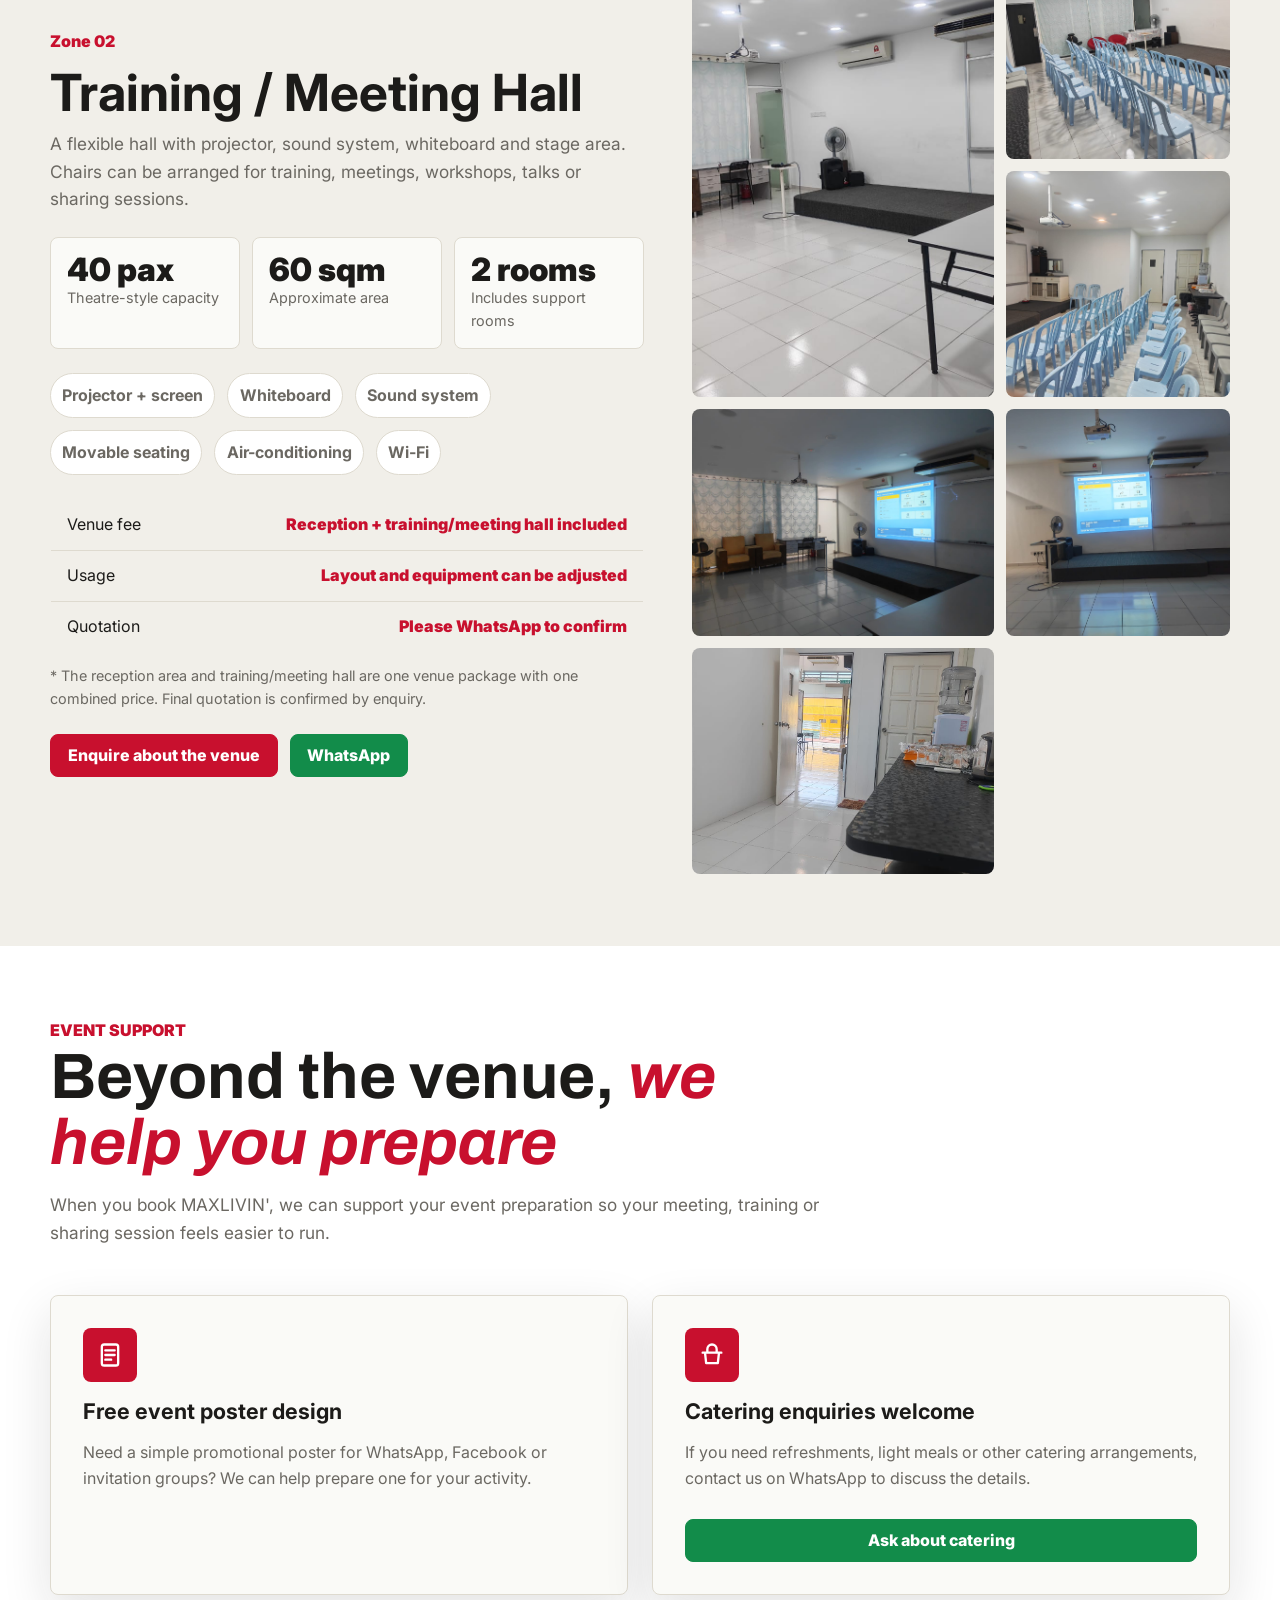
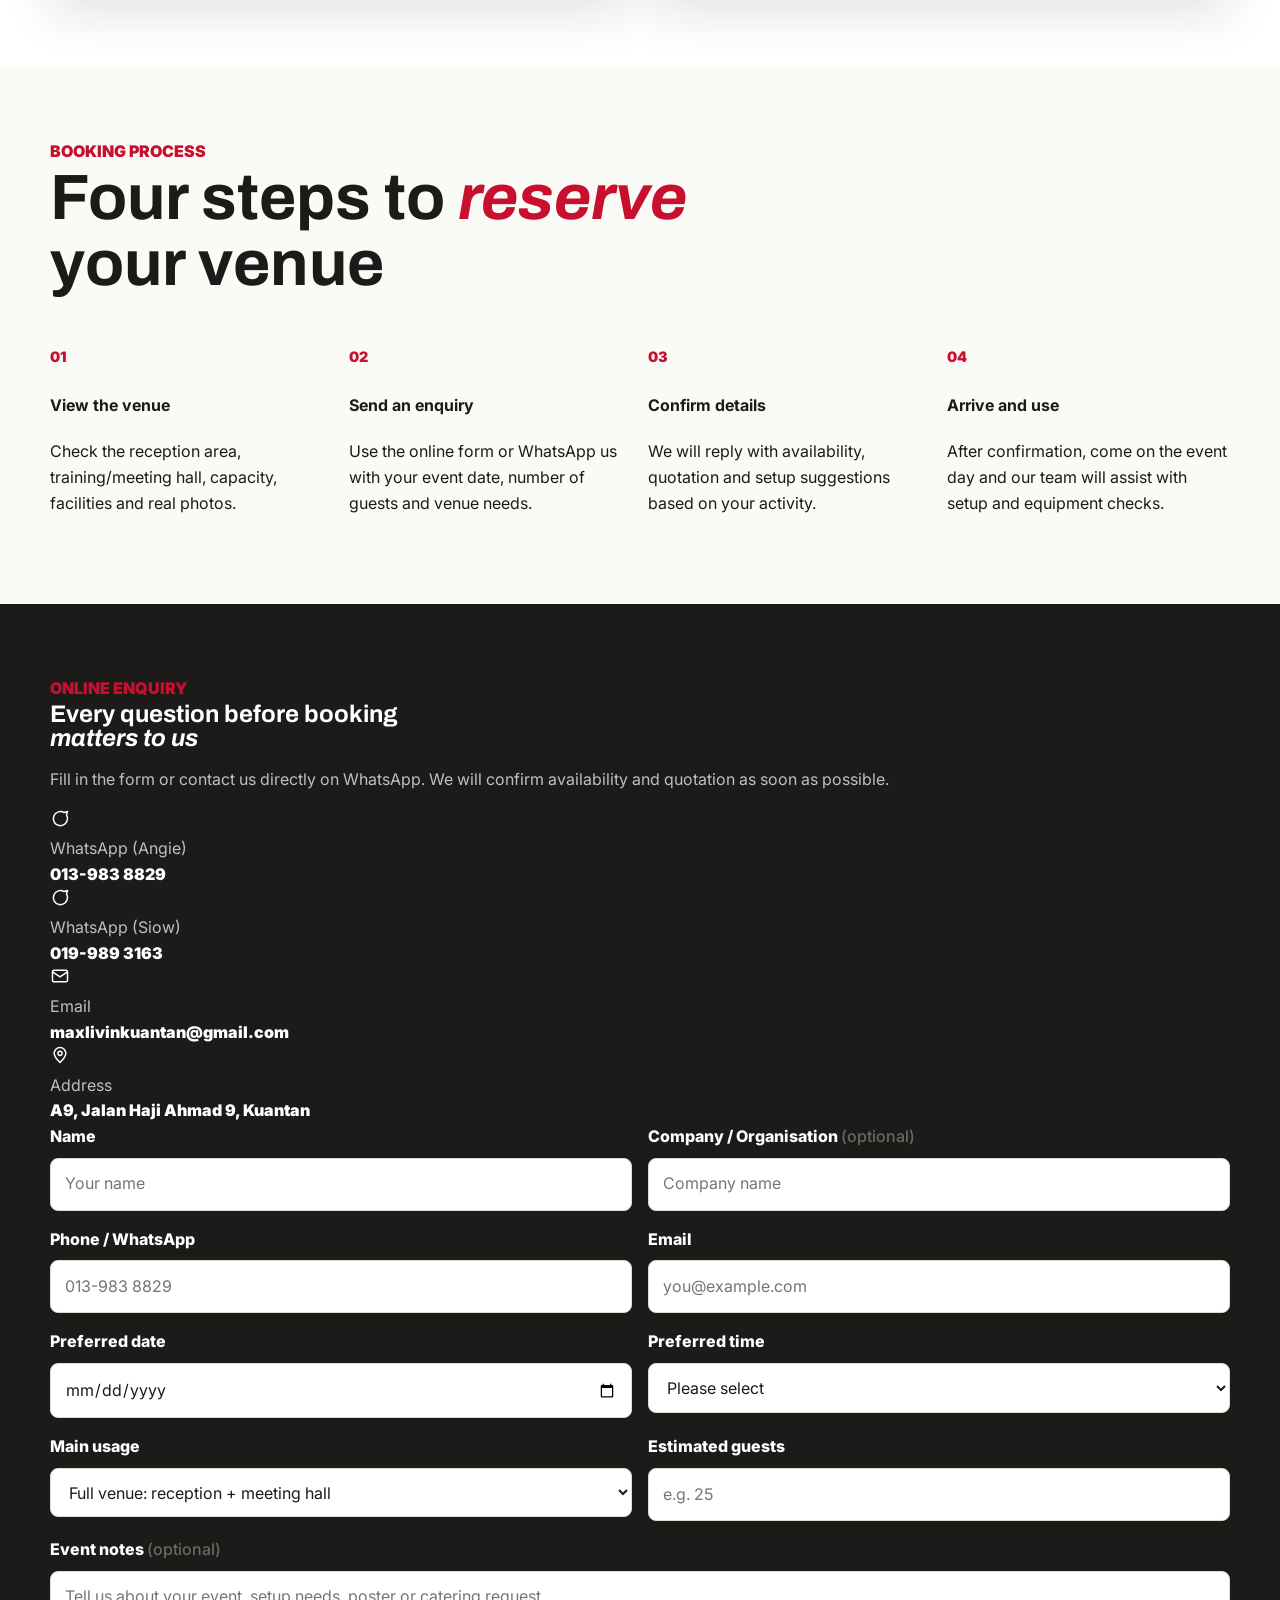
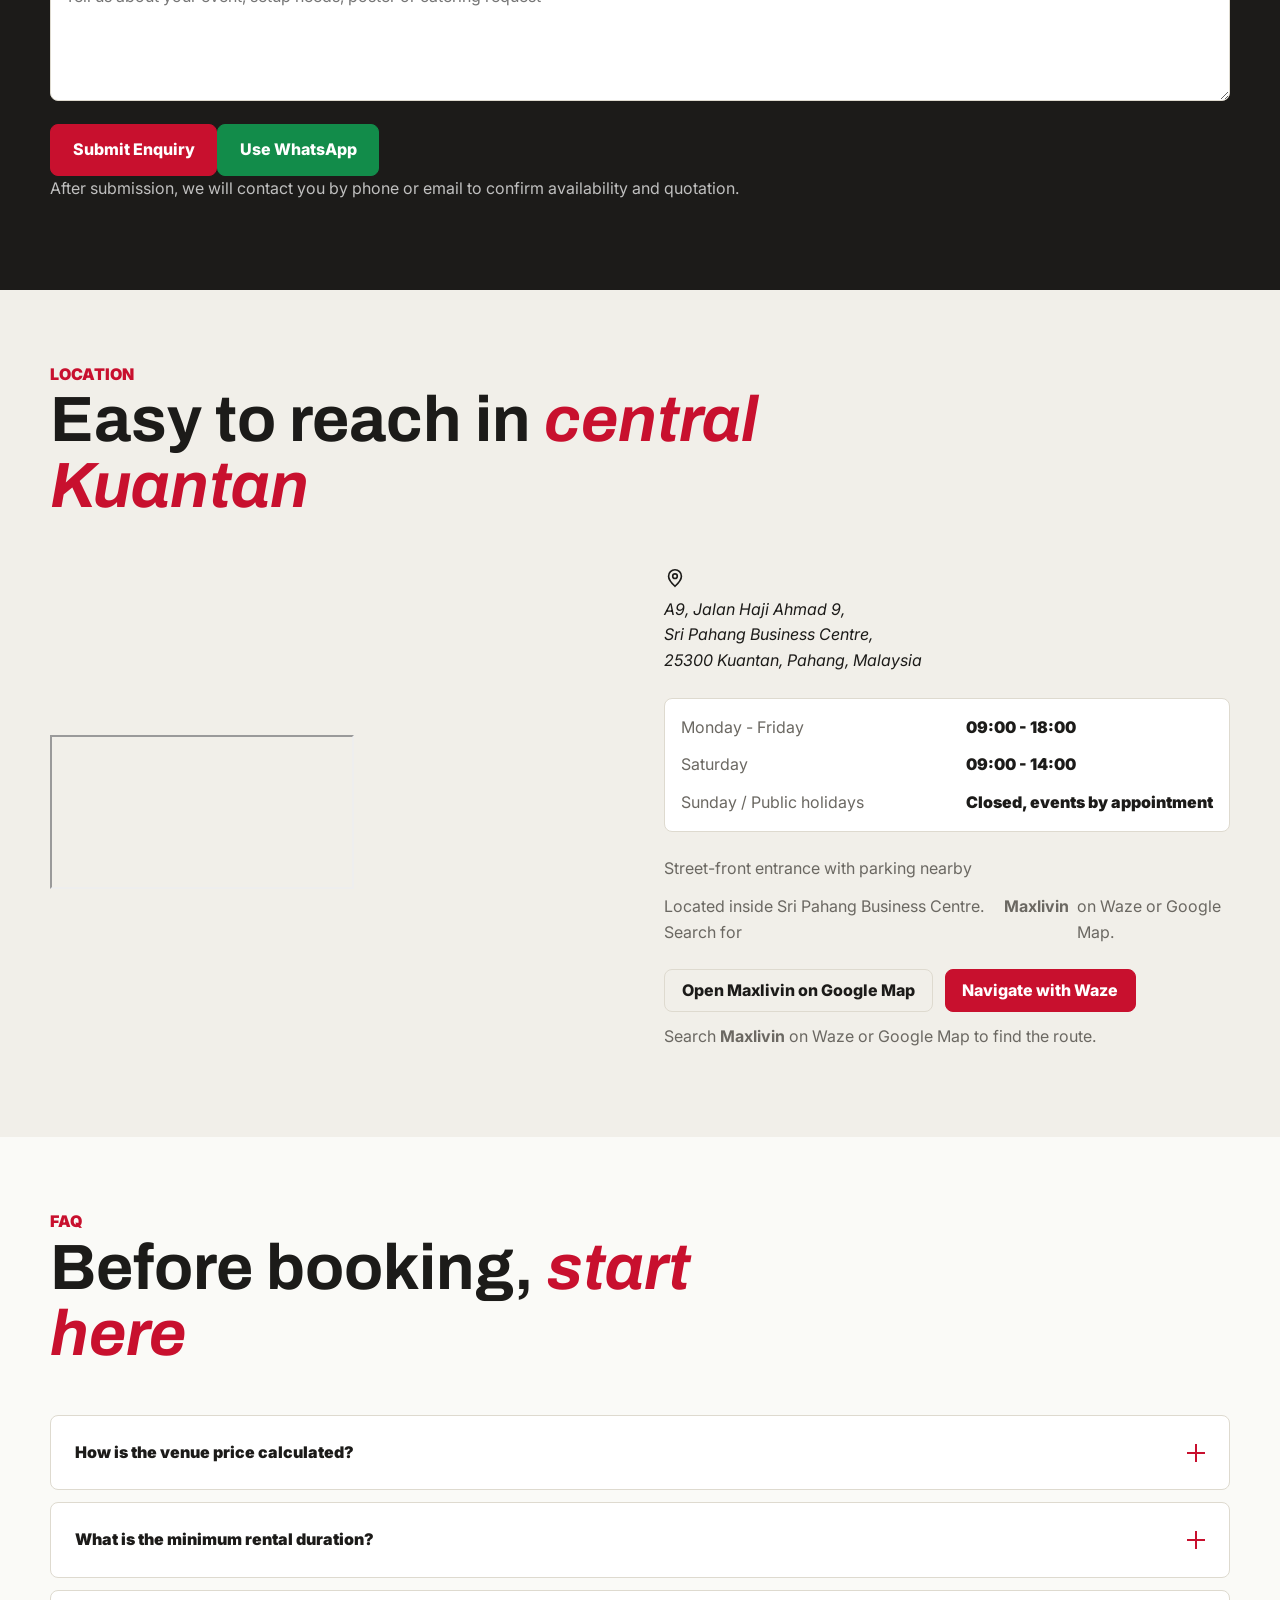
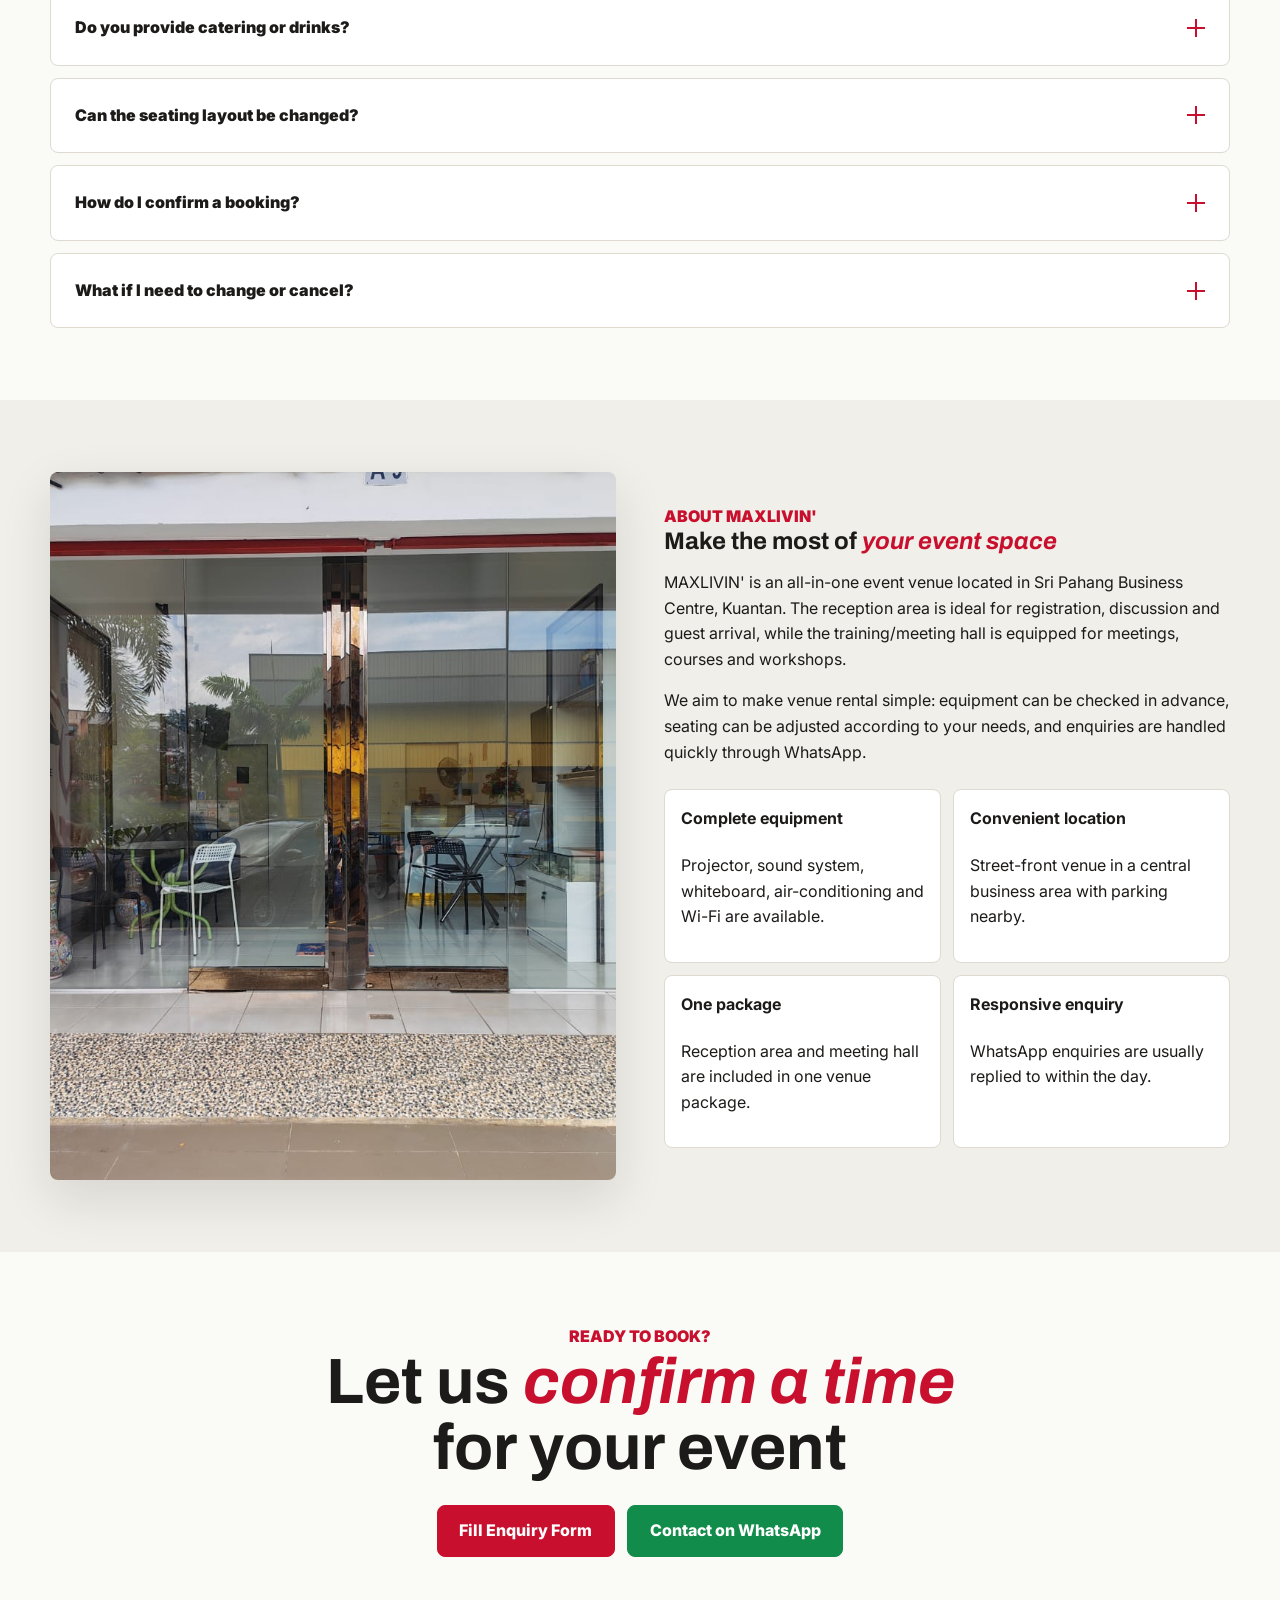
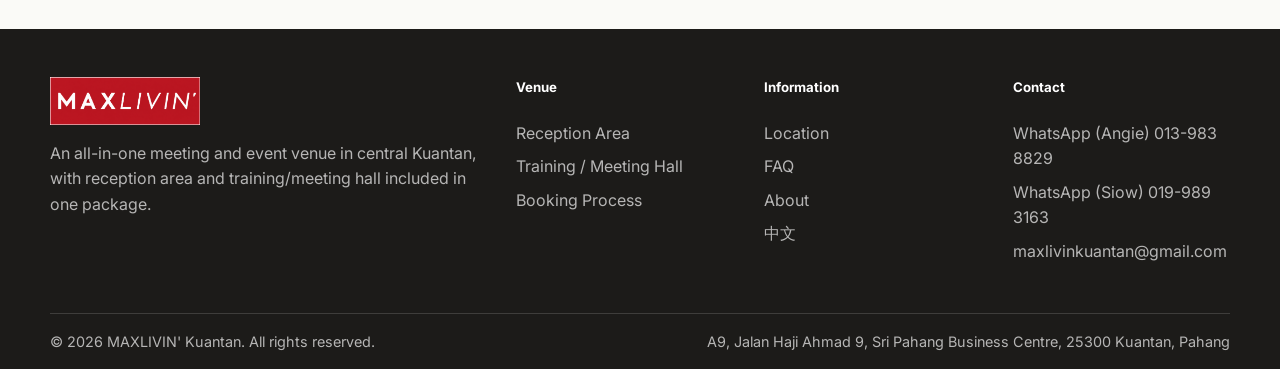
==== commit 16ec6694: "Add files via upload" ====
--- a/index.html
+++ b/index.html
@@ -1,641 +1,289 @@
 <!DOCTYPE html>
-<html lang="zh-CN">
+<html lang="en">
 <head>
 <meta charset="UTF-8">
 <meta name="viewport" content="width=device-width, initial-scale=1.0">
-<title>MAXLIVIN' Kuantan — 会议与活动场地租赁 | 关丹场地预订</title>
-<meta name="description" content="MAXLIVIN' 位于关丹彭亨商业中心，提供接待区与培训/会议厅一体式场地租赁，适合企业会议、培训、工作坊与小型活动。按小时/全天灵活计费，WhatsApp 秒回确认。">
-
+<title>MAXLIVIN' Kuantan - Meeting, Training & Event Venue Rental</title>
+<meta name="description" content="MAXLIVIN' in Kuantan offers an all-in-one venue package with a reception area and training/meeting hall. Suitable for meetings, workshops, training, talks and small events.">
 <link rel="icon" href="data:image/svg+xml,<svg xmlns=%22http://www.w3.org/2000/svg%22 viewBox=%220 0 100 100%22><rect width=%22100%22 height=%22100%22 fill=%22%23C8102E%22/><text x=%2250%22 y=%2268%22 font-size=%2260%22 fill=%22white%22 text-anchor=%22middle%22 font-family=%22Arial%22 font-weight=%22bold%22>M</text></svg>">
-
 <link rel="preconnect" href="https://fonts.googleapis.com">
 <link rel="preconnect" href="https://fonts.gstatic.com" crossorigin>
 <link href="https://fonts.googleapis.com/css2?family=Archivo:wght@500;600;700;800&family=Inter:wght@400;500;600;700&family=JetBrains+Mono:wght@400;500&display=swap" rel="stylesheet">
-
 <link rel="stylesheet" href="css/main.css">
 </head>
 <body>
-
-<!-- ============ HEADER ============ -->
 <header class="site-header" id="siteHeader">
   <div class="container nav-wrap">
-    <a href="#top" class="nav-logo">
-      <img src="images/logo.png" alt="MAXLIVIN' 关丹场地租赁">
-    </a>
+    <a href="#top" class="nav-logo"><img src="images/logo.png" alt="MAXLIVIN' Kuantan venue rental"></a>
     <nav class="nav-links" id="navLinks">
-      <a href="#venues">场地</a>
-      <a href="#process">预订流程</a>
-      <a href="#location">位置</a>
-      <a href="#faq">常见问题</a>
-      <a href="#about">关于我们</a>
+      <a href="#venues">Venue</a>
+      <a href="#process">Booking</a>
+      <a href="#location">Location</a>
+      <a href="#faq">FAQ</a>
+      <a href="#about">About</a>
+      <a href="zh.html" class="mobile-lang-link">中文</a>
     </nav>
     <div class="nav-cta">
-      <a href="#inquiry" class="btn btn-secondary">在线咨询</a>
-      <a href="https://wa.me/60139838829?text=Hi%2C%20%E6%88%91%E6%83%B3%E5%92%A8%E8%AF%A2MAXLIVIN%27%E5%9C%BA%E5%9C%B0%E7%A7%9F%E8%B5%81" target="_blank" rel="noopener" class="btn btn-whatsapp">
-        WhatsApp 咨询
-      </a>
-    </div>
-    <button class="nav-toggle" id="navToggle" aria-label="打开菜单">
-      <span></span><span></span><span></span>
-    </button>
+      <a href="zh.html" class="lang-switch">中文</a>
+      <a href="#inquiry" class="btn btn-secondary">Enquire Online</a>
+      <a href="https://wa.me/60139838829?text=Hi%2C%20I%20would%20like%20to%20ask%20about%20MAXLIVIN%27%20venue%20rental" target="_blank" rel="noopener" class="btn btn-whatsapp">WhatsApp</a>
+    </div>
+    <button class="nav-toggle" id="navToggle" aria-label="Open menu"><span></span><span></span><span></span></button>
   </div>
 </header>
 
-<!-- ============ HERO ============ -->
 <section class="hero" id="top">
-  <div class="hero-bg">
-    <img src="images/training_1.jpeg" alt="MAXLIVIN' 接待大厅实景" loading="eager">
-  </div>
+  <div class="hero-bg"><img src="images/training_1.jpeg" alt="MAXLIVIN' training and meeting hall" loading="eager"></div>
   <div class="container hero-content">
-    <div class="hero-eyebrow"><span class="dot"></span>关丹 · 彭亨商业中心 · A9</div>
+    <div class="hero-eyebrow"><span class="dot"></span>Kuantan · Sri Pahang Business Centre · A9</div>
     <h1 class="hero-title">
       <span class="line"><span class="word">MEET.</span></span>
       <span class="line"><span class="word italic-accent">Train.</span> <span class="word">Host.</span></span>
     </h1>
-    <p class="hero-sub">一个场地费用即包含接待区与培训/会议厅：前区适合接待洽谈，后区适合会议、培训与分享会，配齐投影、音响、白板与基础茶水区。</p>
+    <p class="hero-sub">One venue fee includes both the reception area and the training/meeting hall: a welcoming front area for guests, plus a flexible hall for meetings, training, workshops and sharing sessions.</p>
     <div class="hero-actions">
-      <a href="#venues" class="btn btn-primary btn-lg">查看场地与价格</a>
-      <a href="https://wa.me/60139838829?text=Hi%2C%20%E6%88%91%E6%83%B3%E5%92%A8%E8%AF%A2MAXLIVIN%27%E5%9C%BA%E5%9C%B0%E7%A7%9F%E8%B5%81" target="_blank" rel="noopener" class="btn btn-secondary btn-lg" style="border-color:rgba(255,255,255,0.5); color:#fff;">
-        WhatsApp 直接询问
-      </a>
+      <a href="#venues" class="btn btn-primary btn-lg">View Venue Details</a>
+      <a href="https://wa.me/60139838829?text=Hi%2C%20I%20would%20like%20to%20ask%20about%20MAXLIVIN%27%20venue%20rental" target="_blank" rel="noopener" class="btn btn-secondary btn-lg" style="border-color:rgba(255,255,255,0.5); color:#fff;">Ask on WhatsApp</a>
     </div>
     <div class="hero-stats">
-      <div>
-        <div class="hero-stat-num"><span class="count-up" data-target="2">0</span> 间</div>
-        <div class="hero-stat-label">空间一体使用</div>
-      </div>
-      <div>
-        <div class="hero-stat-num"><span class="count-up" data-target="40">0</span> 人</div>
-        <div class="hero-stat-label">最大容纳（会议厅）</div>
-      </div>
-      <div>
-        <div class="hero-stat-num"><span class="count-up" data-target="24">0</span>h</div>
-        <div class="hero-stat-label">WhatsApp 咨询响应</div>
-      </div>
-    </div>
-  </div>
-  <div class="hero-scroll-cue"><span class="line-v"></span>向下滚动</div>
-</section>
-
-<!-- ============ TRUST STRIP ============ -->
+      <div><div class="hero-stat-num"><span class="count-up" data-target="2">0</span> zones</div><div class="hero-stat-label">Included in one package</div></div>
+      <div><div class="hero-stat-num"><span class="count-up" data-target="40">0</span> pax</div><div class="hero-stat-label">Max capacity in meeting hall</div></div>
+      <div><div class="hero-stat-num"><span class="count-up" data-target="24">0</span>h</div><div class="hero-stat-label">WhatsApp enquiry response</div></div>
+    </div>
+  </div>
+  <div class="hero-scroll-cue"><span class="line-v"></span>Scroll</div>
+</section>
+
 <div class="trust-strip">
   <div class="container">
-    <div class="trust-item">
-      <svg width="18" height="18" viewBox="0 0 24 24" fill="none"><path d="M12 2L2 7l10 5 10-5-10-5z" stroke="currentColor" stroke-width="2" stroke-linejoin="round"/><path d="M2 17l10 5 10-5M2 12l10 5 10-5" stroke="currentColor" stroke-width="2" stroke-linejoin="round"/></svg>
-      投影 / 音响 / 白板齐配
-    </div>
-    <div class="trust-item">
-      <svg width="18" height="18" viewBox="0 0 24 24" fill="none"><path d="M12 8v4l3 3" stroke="currentColor" stroke-width="2" stroke-linecap="round"/><circle cx="12" cy="12" r="9" stroke="currentColor" stroke-width="2"/></svg>
-      按小时 / 全天灵活计费
-    </div>
-    <div class="trust-item">
-      <svg width="18" height="18" viewBox="0 0 24 24" fill="none"><path d="M3 11l18-5-5 18-4-7-7-4z" stroke="currentColor" stroke-width="2" stroke-linejoin="round"/></svg>
-      市中心位置，停车方便
-    </div>
-    <div class="trust-item">
-      <svg width="18" height="18" viewBox="0 0 24 24" fill="none"><path d="M21 11.5a8.5 8.5 0 1 1-4-7.2L21 3l-1.2 4.3a8.4 8.4 0 0 1 1.2 4.2z" stroke="currentColor" stroke-width="2" stroke-linejoin="round"/></svg>
-      WhatsApp 即时回复
-    </div>
+    <div class="trust-item"><svg width="18" height="18" viewBox="0 0 24 24" fill="none"><path d="M12 2L2 7l10 5 10-5-10-5z" stroke="currentColor" stroke-width="2" stroke-linejoin="round"/><path d="M2 17l10 5 10-5M2 12l10 5 10-5" stroke="currentColor" stroke-width="2" stroke-linejoin="round"/></svg>Projector / Sound / Whiteboard</div>
+    <div class="trust-item"><svg width="18" height="18" viewBox="0 0 24 24" fill="none"><path d="M12 8v4l3 3" stroke="currentColor" stroke-width="2" stroke-linecap="round"/><circle cx="12" cy="12" r="9" stroke="currentColor" stroke-width="2"/></svg>Hourly or full-day use</div>
+    <div class="trust-item"><svg width="18" height="18" viewBox="0 0 24 24" fill="none"><path d="M3 11l18-5-5 18-4-7-7-4z" stroke="currentColor" stroke-width="2" stroke-linejoin="round"/></svg>Central Kuantan location</div>
+    <div class="trust-item"><svg width="18" height="18" viewBox="0 0 24 24" fill="none"><path d="M21 11.5a8.5 8.5 0 1 1-4-7.2L21 3l-1.2 4.3a8.4 8.4 0 0 1 1.2 4.2z" stroke="currentColor" stroke-width="2" stroke-linejoin="round"/></svg>WhatsApp enquiry</div>
   </div>
 </div>
 
-<!-- ============ VENUES OVERVIEW ============ -->
 <section class="section" id="venues">
   <div class="container">
     <div class="section-head">
-      <div class="eyebrow">一体式场地</div>
-      <h2 class="fs-h1" style="font-size:var(--fs-h1)">接待与<span class="italic-accent">会议培训</span>一次包含</h2>
-      <p class="lead">接待区与培训/会议厅属于同一个场地配套，可分区使用、一起预订；支付一份场地费用即可使用两个区域。</p>
-    </div>
-
+      <div class="eyebrow">All-in-one venue</div>
+      <h2 class="fs-h1" style="font-size:var(--fs-h1)">Reception and <span class="italic-accent">meeting training</span> in one package</h2>
+      <p class="lead">The reception area and training/meeting hall are part of the same venue package. You may use them separately by zone, but booking is for the full venue package.</p>
+    </div>
     <div class="venues-grid">
-      <!-- Card 1: Reception -->
       <article class="venue-card reveal">
-        <div class="venue-card-img">
-          <img src="images/reception_1.jpeg" alt="MAXLIVIN' 接待区实景" loading="lazy">
-          <span class="venue-card-tag">接待区</span>
-        </div>
+        <div class="venue-card-img"><img src="images/reception_1.jpeg" alt="MAXLIVIN' reception area" loading="lazy"><span class="venue-card-tag">Reception Area</span></div>
         <div class="venue-card-body">
-          <h3 class="venue-card-title">接待区 <span class="italic-accent">Reception Area</span></h3>
-          <p class="venue-card-desc">临街玻璃门入口连接接待区，适合签到、客户接待、短暂洽谈与活动前后交流。</p>
+          <h3 class="venue-card-title">Reception Area <span class="italic-accent">Front Zone</span></h3>
+          <p class="venue-card-desc">A bright street-front reception area for guest arrival, registration, short discussions and casual networking before or after your activity.</p>
           <div class="venue-meta-row">
-            <div class="venue-meta">
-              <div class="venue-meta-num">20<span style="font-size:0.9rem;color:var(--color-ink-soft);font-weight:500">人</span></div>
-              <div class="venue-meta-label">最大容纳</div>
-            </div>
-            <div class="venue-meta">
-              <div class="venue-meta-num">35<span style="font-size:0.9rem;color:var(--color-ink-soft);font-weight:500">㎡</span></div>
-              <div class="venue-meta-label">约略面积</div>
-            </div>
+            <div class="venue-meta"><div class="venue-meta-num">20<span style="font-size:0.9rem;color:var(--color-ink-soft);font-weight:500"> pax</span></div><div class="venue-meta-label">Comfortable front-zone use</div></div>
+            <div class="venue-meta"><div class="venue-meta-num">35<span style="font-size:0.9rem;color:var(--color-ink-soft);font-weight:500"> sqm</span></div><div class="venue-meta-label">Approximate area</div></div>
           </div>
-          <div class="venue-card-foot">
-            <div class="venue-price"><span class="from">统一收费</span><br><span class="amount">一份场地费包含</span></div>
-            <a href="#venue-reception" class="btn-ghost">查看详情 →</a>
+          <div class="venue-card-foot"><div class="venue-price"><span class="from">One fee includes</span><br><span class="amount">Reception + Hall</span></div><a href="#venue-reception" class="btn-ghost">View details</a></div>
+        </div>
+      </article>
+      <article class="venue-card reveal">
+        <div class="venue-card-img"><img src="images/training_1.jpeg" alt="MAXLIVIN' training and meeting hall" loading="lazy"><span class="venue-card-tag">Meeting Hall</span></div>
+        <div class="venue-card-body">
+          <h3 class="venue-card-title">Training / Meeting Hall <span class="italic-accent">Main Zone</span></h3>
+          <p class="venue-card-desc">Equipped with projector, sound system, whiteboard and movable chairs for meetings, trainings, workshops and small sharing sessions.</p>
+          <div class="venue-meta-row">
+            <div class="venue-meta"><div class="venue-meta-num">40<span style="font-size:0.9rem;color:var(--color-ink-soft);font-weight:500"> pax</span></div><div class="venue-meta-label">Maximum capacity</div></div>
+            <div class="venue-meta"><div class="venue-meta-num">60<span style="font-size:0.9rem;color:var(--color-ink-soft);font-weight:500"> sqm</span></div><div class="venue-meta-label">Approximate area</div></div>
           </div>
+          <div class="venue-card-foot"><div class="venue-price"><span class="from">One venue fee</span><br><span class="amount">All-in package</span></div><a href="#venue-training" class="btn-ghost">View details</a></div>
         </div>
       </article>
-
-      <!-- Card 2: Training -->
-      <article class="venue-card reveal">
-        <div class="venue-card-img">
-          <img src="images/training_1.jpeg" alt="MAXLIVIN' 多功能培训/会议厅实景" loading="lazy">
-          <span class="venue-card-tag">会议培训区</span>
-        </div>
-        <div class="venue-card-body">
-          <h3 class="venue-card-title">培训/会议厅 <span class="italic-accent">Training / Meeting Hall</span></h3>
-          <p class="venue-card-desc">配备投影、音响、白板与可移动座椅，适合会议、培训课程、工作坊与小型分享会。</p>
-          <div class="venue-meta-row">
-            <div class="venue-meta">
-              <div class="venue-meta-num">40<span style="font-size:0.9rem;color:var(--color-ink-soft);font-weight:500">人</span></div>
-              <div class="venue-meta-label">最大容纳</div>
-            </div>
-            <div class="venue-meta">
-              <div class="venue-meta-num">60<span style="font-size:0.9rem;color:var(--color-ink-soft);font-weight:500">㎡</span></div>
-              <div class="venue-meta-label">约略面积</div>
-            </div>
-          </div>
-          <div class="venue-card-foot">
-            <div class="venue-price"><span class="from">统一收费</span><br><span class="amount">接待区 + 会议厅</span></div>
-            <a href="#venue-training" class="btn-ghost">查看详情 →</a>
-          </div>
-        </div>
-      </article>
-    </div>
-  </div>
-</section>
-
-<!-- ============ VENUE DETAIL: RECEPTION ============ -->
+    </div>
+  </div>
+</section>
+
 <section class="section" id="venue-reception">
   <div class="container">
     <div class="venue-detail">
       <div class="venue-detail-gallery reveal">
-        <img class="g-main" src="images/reception_1.jpeg" alt="接待区全景">
-        <img class="g-sub" src="images/reception_2.jpeg" alt="接待区沙发区">
-        <img class="g-sub" src="images/storefront.jpeg" alt="接待区入口与玻璃门">
+        <img class="g-main" src="images/reception_1.jpeg" alt="Reception area view">
+        <img class="g-sub" src="images/reception_2.jpeg" alt="Reception sofa and counter">
+        <img class="g-sub" src="images/storefront.jpeg" alt="MAXLIVIN storefront">
       </div>
       <div class="venue-detail-info reveal">
-        <span class="venue-number">区域 01</span>
-        <h3>接待区</h3>
-        <p class="lead">临街玻璃门入口连接明亮接待区，适合活动签到、客户接待、短暂洽谈与休息交流；此区域与培训/会议厅一起包含在同一份场地费用内。</p>
-
+        <span class="venue-number">Zone 01</span>
+        <h3>Reception Area</h3>
+        <p class="lead">A welcoming front area connected to the glass entrance, suitable for registration, guest reception, light discussion and rest breaks. This area is included together with the training/meeting hall.</p>
         <div class="spec-grid">
-          <div class="spec-item">
-            <div class="num">20<span class="unit">人</span></div>
-            <div class="label">最大容纳</div>
-          </div>
-          <div class="spec-item">
-            <div class="num">35<span class="unit">㎡</span></div>
-            <div class="label">约略面积</div>
-          </div>
-          <div class="spec-item">
-            <div class="num">1<span class="unit">楼</span></div>
-            <div class="label">临街独立出入口</div>
-          </div>
-        </div>
-
+          <div class="spec-item"><div class="num">20<span class="unit"> pax</span></div><div class="label">Front-zone use</div></div>
+          <div class="spec-item"><div class="num">35<span class="unit"> sqm</span></div><div class="label">Approximate area</div></div>
+          <div class="spec-item"><div class="num">A9</div><div class="label">Street-front entrance</div></div>
+        </div>
         <div class="amenity-list">
-          <span class="amenity-chip"><svg width="14" height="14" viewBox="0 0 24 24" fill="none"><rect x="3" y="6" width="18" height="12" rx="2" stroke="currentColor" stroke-width="2"/><path d="M8 21h8" stroke="currentColor" stroke-width="2"/></svg>壁挂电视屏幕</span>
-          <span class="amenity-chip"><svg width="14" height="14" viewBox="0 0 24 24" fill="none"><path d="M12 3v18M3 12h18" stroke="currentColor" stroke-width="2"/></svg>独立空调 ×2</span>
-          <span class="amenity-chip"><svg width="14" height="14" viewBox="0 0 24 24" fill="none"><circle cx="12" cy="12" r="9" stroke="currentColor" stroke-width="2"/></svg>免费 Wi-Fi</span>
-          <span class="amenity-chip"><svg width="14" height="14" viewBox="0 0 24 24" fill="none"><rect x="4" y="4" width="16" height="16" rx="2" stroke="currentColor" stroke-width="2"/></svg>沙发洽谈区</span>
-          <span class="amenity-chip"><svg width="14" height="14" viewBox="0 0 24 24" fill="none"><path d="M3 9h18M3 15h18" stroke="currentColor" stroke-width="2"/></svg>临街落地玻璃门</span>
-          <span class="amenity-chip"><svg width="14" height="14" viewBox="0 0 24 24" fill="none"><circle cx="12" cy="12" r="9" stroke="currentColor" stroke-width="2"/></svg>门口监控安防</span>
-        </div>
-
-        <table class="price-table">
-          <tr><td>场地费用</td><td>接待区 + 培训/会议厅一次包含</td></tr>
-          <tr><td>使用方式</td><td>可分区接待、会议、培训或工作坊</td></tr>
-          <tr><td>报价</td><td>请 WhatsApp 咨询确认</td></tr>
-        </table>
-        <p class="price-note">* 接待区与培训/会议厅为同一场地配套，价格合一；具体报价请以咨询确认为准。</p>
-
-        <div class="venue-detail-actions">
-          <a href="#inquiry" class="btn btn-primary" data-venue="整场使用">咨询一体式场地</a>
-          <a href="https://wa.me/60139838829?text=Hi%2C%20%E6%88%91%E6%83%B3%E5%92%A8%E8%AF%A2MAXLIVIN%27%E5%9C%BA%E5%9C%B0%E7%A7%9F%E8%B5%81" target="_blank" rel="noopener" class="btn btn-whatsapp">WhatsApp 咨询</a>
-        </div>
-      </div>
-    </div>
-  </div>
-</section>
-
-<!-- ============ VENUE DETAIL: TRAINING ============ -->
+          <span class="amenity-chip">TV screen</span><span class="amenity-chip">Air-conditioning</span><span class="amenity-chip">Wi-Fi</span><span class="amenity-chip">Sofa discussion area</span><span class="amenity-chip">Glass entrance</span>
+        </div>
+        <table class="price-table"><tr><td>Venue fee</td><td>Reception + training/meeting hall included</td></tr><tr><td>Usage</td><td>Reception, meeting, training or workshop</td></tr><tr><td>Quotation</td><td>Please WhatsApp to confirm</td></tr></table>
+        <p class="price-note">* The reception area and training/meeting hall are one venue package with one combined price. Final quotation is confirmed by enquiry.</p>
+        <div class="venue-detail-actions"><a href="#inquiry" class="btn btn-primary" data-venue="Full venue">Enquire about the venue</a><a href="https://wa.me/60139838829?text=Hi%2C%20I%20would%20like%20to%20ask%20about%20MAXLIVIN%27%20venue%20rental" target="_blank" rel="noopener" class="btn btn-whatsapp">WhatsApp</a></div>
+      </div>
+    </div>
+  </div>
+</section>
+
 <section class="section" id="venue-training" style="background:var(--color-surface)">
   <div class="container">
     <div class="venue-detail reverse">
       <div class="venue-detail-gallery reveal">
-        <img class="g-main" src="images/training_1.jpeg" alt="培训/会议厅全景">
-        <img class="g-sub" src="images/training_2.jpeg" alt="培训/会议厅排椅布局">
-        <img class="g-sub" src="images/training_3.jpeg" alt="培训/会议厅侧面座位">
-        <img class="g-sub" src="images/training_4.jpeg" alt="培训/会议厅投影演示">
-        <img class="g-sub" src="images/training_5.jpeg" alt="培训/会议厅投影与白板">
-        <img class="g-sub" src="images/training_6.jpeg" alt="培训/会议厅茶水区">
+        <img class="g-main" src="images/training_1.jpeg" alt="Training and meeting hall">
+        <img class="g-sub" src="images/training_2.jpeg" alt="Theatre seating layout">
+        <img class="g-sub" src="images/training_3.jpeg" alt="Side seating layout">
+        <img class="g-sub" src="images/training_4.jpeg" alt="Projector demonstration">
+        <img class="g-sub" src="images/training_5.jpeg" alt="Projector and whiteboard">
+        <img class="g-sub" src="images/training_6.jpeg" alt="Pantry and refreshment area">
       </div>
       <div class="venue-detail-info reveal">
-        <span class="venue-number">区域 02</span>
-        <h3>培训/会议厅</h3>
-        <p class="lead">培训/会议厅配备投影、音响、白板与舞台区，座椅可按活动需要排列，适合培训课程、企业会议、工作坊与小型分享会；费用已包含接待区共同使用。</p>
-
+        <span class="venue-number">Zone 02</span>
+        <h3>Training / Meeting Hall</h3>
+        <p class="lead">A flexible hall with projector, sound system, whiteboard and stage area. Chairs can be arranged for training, meetings, workshops, talks or sharing sessions.</p>
         <div class="spec-grid">
-          <div class="spec-item">
-            <div class="num">40<span class="unit">人</span></div>
-            <div class="label">最大容纳（剧场式）</div>
-          </div>
-          <div class="spec-item">
-            <div class="num">60<span class="unit">㎡</span></div>
-            <div class="label">约略面积</div>
-          </div>
-          <div class="spec-item">
-            <div class="num">2<span class="unit">间</span></div>
-            <div class="label">含独立洗手间</div>
-          </div>
-        </div>
-
+          <div class="spec-item"><div class="num">40<span class="unit"> pax</span></div><div class="label">Theatre-style capacity</div></div>
+          <div class="spec-item"><div class="num">60<span class="unit"> sqm</span></div><div class="label">Approximate area</div></div>
+          <div class="spec-item"><div class="num">2<span class="unit"> rooms</span></div><div class="label">Includes support rooms</div></div>
+        </div>
         <div class="amenity-list">
-          <span class="amenity-chip"><svg width="14" height="14" viewBox="0 0 24 24" fill="none"><rect x="3" y="5" width="18" height="13" rx="1" stroke="currentColor" stroke-width="2"/><path d="M9 21h6" stroke="currentColor" stroke-width="2"/></svg>吊装投影仪 + 幕布</span>
-          <span class="amenity-chip"><svg width="14" height="14" viewBox="0 0 24 24" fill="none"><rect x="3" y="4" width="18" height="16" rx="1" stroke="currentColor" stroke-width="2"/></svg>白板</span>
-          <span class="amenity-chip"><svg width="14" height="14" viewBox="0 0 24 24" fill="none"><circle cx="12" cy="8" r="3" stroke="currentColor" stroke-width="2"/><path d="M5 21v-2a7 7 0 0114 0v2" stroke="currentColor" stroke-width="2"/></svg>演讲台 + 音响系统</span>
-          <span class="amenity-chip"><svg width="14" height="14" viewBox="0 0 24 24" fill="none"><path d="M12 3v18M3 12h18" stroke="currentColor" stroke-width="2"/></svg>独立空调 ×2</span>
-          <span class="amenity-chip"><svg width="14" height="14" viewBox="0 0 24 24" fill="none"><rect x="4" y="4" width="16" height="16" rx="2" stroke="currentColor" stroke-width="2"/></svg>可移动桌椅，灵活排布</span>
-          <span class="amenity-chip"><svg width="14" height="14" viewBox="0 0 24 24" fill="none"><circle cx="12" cy="12" r="9" stroke="currentColor" stroke-width="2"/></svg>免费 Wi-Fi</span>
-        </div>
-
-        <table class="price-table">
-          <tr><td>场地费用</td><td>接待区 + 培训/会议厅一次包含</td></tr>
-          <tr><td>使用方式</td><td>可按活动需要调整座椅与设备</td></tr>
-          <tr><td>报价</td><td>请 WhatsApp 咨询确认</td></tr>
-        </table>
-        <p class="price-note">* 接待区与培训/会议厅为同一场地配套，价格合一；具体报价请以咨询确认为准。</p>
-
-        <div class="venue-detail-actions">
-          <a href="#inquiry" class="btn btn-primary" data-venue="整场使用">咨询一体式场地</a>
-          <a href="https://wa.me/60139838829?text=Hi%2C%20%E6%88%91%E6%83%B3%E5%92%A8%E8%AF%A2MAXLIVIN%27%E5%9C%BA%E5%9C%B0%E7%A7%9F%E8%B5%81" target="_blank" rel="noopener" class="btn btn-whatsapp">WhatsApp 咨询</a>
-        </div>
-      </div>
-    </div>
-  </div>
-</section>
-
-<!-- ============ EVENT SUPPORT ============ -->
+          <span class="amenity-chip">Projector + screen</span><span class="amenity-chip">Whiteboard</span><span class="amenity-chip">Sound system</span><span class="amenity-chip">Movable seating</span><span class="amenity-chip">Air-conditioning</span><span class="amenity-chip">Wi-Fi</span>
+        </div>
+        <table class="price-table"><tr><td>Venue fee</td><td>Reception + training/meeting hall included</td></tr><tr><td>Usage</td><td>Layout and equipment can be adjusted</td></tr><tr><td>Quotation</td><td>Please WhatsApp to confirm</td></tr></table>
+        <p class="price-note">* The reception area and training/meeting hall are one venue package with one combined price. Final quotation is confirmed by enquiry.</p>
+        <div class="venue-detail-actions"><a href="#inquiry" class="btn btn-primary" data-venue="Full venue">Enquire about the venue</a><a href="https://wa.me/60139838829?text=Hi%2C%20I%20would%20like%20to%20ask%20about%20MAXLIVIN%27%20venue%20rental" target="_blank" rel="noopener" class="btn btn-whatsapp">WhatsApp</a></div>
+      </div>
+    </div>
+  </div>
+</section>
+
 <section class="section support-section" id="support">
   <div class="container">
     <div class="section-head">
-      <div class="eyebrow">活动支援</div>
-      <h2 style="font-size:var(--fs-h1)">场地之外，<span class="italic-accent">也帮您准备</span></h2>
-      <p class="lead">预订 MAXLIVIN' 场地后，我们可以协助活动前期准备，让会议、培训或分享会更省心。</p>
-    </div>
-
+      <div class="eyebrow">Event support</div>
+      <h2 style="font-size:var(--fs-h1)">Beyond the venue, <span class="italic-accent">we help you prepare</span></h2>
+      <p class="lead">When you book MAXLIVIN', we can support your event preparation so your meeting, training or sharing session feels easier to run.</p>
+    </div>
     <div class="support-grid">
-      <div class="support-card reveal">
-        <div class="support-icon">
-          <svg width="28" height="28" viewBox="0 0 24 24" fill="none"><rect x="5" y="3" width="14" height="18" rx="2" stroke="currentColor" stroke-width="2"/><path d="M8 8h8M8 12h8M8 16h5" stroke="currentColor" stroke-width="2" stroke-linecap="round"/></svg>
-        </div>
-        <h3>免费制作活动 Poster</h3>
-        <p>如您需要活动宣传图，我们可免费协助制作简单 poster，方便发布到 WhatsApp、Facebook 或邀请群组。</p>
-      </div>
-
-      <div class="support-card reveal">
-        <div class="support-icon">
-          <svg width="28" height="28" viewBox="0 0 24 24" fill="none"><path d="M4 10h16M6 10l1 9h10l1-9M8 10V7a4 4 0 018 0v3" stroke="currentColor" stroke-width="2" stroke-linecap="round" stroke-linejoin="round"/></svg>
-        </div>
-        <h3>餐饮安排可咨询</h3>
-        <p>如果活动需要茶点、便餐或其他餐饮安排，可通过 WhatsApp 联系我们了解详情与可配合方式。</p>
-        <a href="https://wa.me/60139838829?text=Hi%2C%20%E6%88%91%E6%83%B3%E5%92%A8%E8%AF%A2MAXLIVIN%27%E5%9C%BA%E5%9C%B0%E7%A7%9F%E8%B5%81" target="_blank" rel="noopener" class="btn btn-whatsapp">WhatsApp 了解餐饮</a>
-      </div>
-    </div>
-  </div>
-</section>
-
-<!-- ============ PROCESS ============ -->
+      <div class="support-card reveal"><div class="support-icon"><svg width="28" height="28" viewBox="0 0 24 24" fill="none"><rect x="5" y="3" width="14" height="18" rx="2" stroke="currentColor" stroke-width="2"/><path d="M8 8h8M8 12h8M8 16h5" stroke="currentColor" stroke-width="2" stroke-linecap="round"/></svg></div><h3>Free event poster design</h3><p>Need a simple promotional poster for WhatsApp, Facebook or invitation groups? We can help prepare one for your activity.</p></div>
+      <div class="support-card reveal"><div class="support-icon"><svg width="28" height="28" viewBox="0 0 24 24" fill="none"><path d="M4 10h16M6 10l1 9h10l1-9M8 10V7a4 4 0 018 0v3" stroke="currentColor" stroke-width="2" stroke-linecap="round" stroke-linejoin="round"/></svg></div><h3>Catering enquiries welcome</h3><p>If you need refreshments, light meals or other catering arrangements, contact us on WhatsApp to discuss the details.</p><a href="https://wa.me/60139838829?text=Hi%2C%20I%20would%20like%20to%20ask%20about%20MAXLIVIN%27%20venue%20rental" target="_blank" rel="noopener" class="btn btn-whatsapp">Ask about catering</a></div>
+    </div>
+  </div>
+</section>
+
 <section class="section" id="process">
   <div class="container">
-    <div class="section-head">
-      <div class="eyebrow">预订流程</div>
-      <h2 style="font-size:var(--fs-h1)">四步，<span class="italic-accent">轻松</span>锁定场地</h2>
-    </div>
+    <div class="section-head"><div class="eyebrow">Booking process</div><h2 style="font-size:var(--fs-h1)">Four steps to <span class="italic-accent">reserve</span> your venue</h2></div>
     <div class="process-grid">
-      <div class="process-step reveal">
-        <span class="process-num">01</span>
-        <h4>浏览场地</h4>
-        <p>查看接待区与培训/会议厅的配置、容纳人数与实景图，确认整体空间是否适合活动形式。</p>
-      </div>
-      <div class="process-step reveal">
-        <span class="process-num">02</span>
-        <h4>提交咨询</h4>
-        <p>填写在线表单或直接 WhatsApp 留言，告知活动时间、人数与场地需求。</p>
-      </div>
-      <div class="process-step reveal">
-        <span class="process-num">03</span>
-        <h4>确认报价</h4>
-        <p>我们会在咨询后尽快回复具体价格、可用时段与场地布置建议。</p>
-      </div>
-      <div class="process-step reveal">
-        <span class="process-num">04</span>
-        <h4>到场使用</h4>
-        <p>确认预订后，活动当天直接到场，现场协助布置与设备调试。</p>
-      </div>
-    </div>
-  </div>
-</section>
-
-<!-- ============ INQUIRY / BOOKING FORM ============ -->
+      <div class="process-step reveal"><span class="process-num">01</span><h4>View the venue</h4><p>Check the reception area, training/meeting hall, capacity, facilities and real photos.</p></div>
+      <div class="process-step reveal"><span class="process-num">02</span><h4>Send an enquiry</h4><p>Use the online form or WhatsApp us with your event date, number of guests and venue needs.</p></div>
+      <div class="process-step reveal"><span class="process-num">03</span><h4>Confirm details</h4><p>We will reply with availability, quotation and setup suggestions based on your activity.</p></div>
+      <div class="process-step reveal"><span class="process-num">04</span><h4>Arrive and use</h4><p>After confirmation, come on the event day and our team will assist with setup and equipment checks.</p></div>
+    </div>
+  </div>
+</section>
+
 <section class="section" id="inquiry">
   <div class="container">
     <div class="inquiry-section reveal">
       <div class="inquiry-aside">
-        <div class="eyebrow">在线咨询</div>
-        <h2>预订前的<span class="italic-accent" style="color:#fff">每个问题</span><br>我们都认真回复</h2>
-        <p>填写右侧表单，或直接通过 WhatsApp 联系我们——团队会尽快确认场地可用时段与具体报价。</p>
-
-        <div class="inquiry-contact-item">
-          <svg width="20" height="20" viewBox="0 0 24 24" fill="none"><path d="M21 11.5a8.5 8.5 0 1 1-4-7.2L21 3l-1.2 4.3a8.4 8.4 0 0 1 1.2 4.2z" stroke="currentColor" stroke-width="1.8" stroke-linejoin="round"/></svg>
-          <div>
-            <div class="ct-label">WhatsApp（Angie）</div>
-            <a class="ct-value" href="https://wa.me/60139838829" target="_blank" rel="noopener">013-983 8829</a>
-          </div>
-        </div>
-        <div class="inquiry-contact-item">
-          <svg width="20" height="20" viewBox="0 0 24 24" fill="none"><path d="M21 11.5a8.5 8.5 0 1 1-4-7.2L21 3l-1.2 4.3a8.4 8.4 0 0 1 1.2 4.2z" stroke="currentColor" stroke-width="1.8" stroke-linejoin="round"/></svg>
-          <div>
-            <div class="ct-label">WhatsApp（Siow）</div>
-            <a class="ct-value" href="https://wa.me/60199893163" target="_blank" rel="noopener">019-989 3163</a>
-          </div>
-        </div>
-        <div class="inquiry-contact-item">
-          <svg width="20" height="20" viewBox="0 0 24 24" fill="none"><rect x="3" y="5" width="18" height="14" rx="2" stroke="currentColor" stroke-width="1.8"/><path d="M3 7l9 6 9-6" stroke="currentColor" stroke-width="1.8"/></svg>
-          <div>
-            <div class="ct-label">邮箱</div>
-            <a class="ct-value" href="mailto:maxlivinkuantan@gmail.com">maxlivinkuantan@gmail.com</a>
-          </div>
-        </div>
-        <div class="inquiry-contact-item">
-          <svg width="20" height="20" viewBox="0 0 24 24" fill="none"><path d="M12 21s-7-6.5-7-11a7 7 0 1114 0c0 4.5-7 11-7 11z" stroke="currentColor" stroke-width="1.8"/><circle cx="12" cy="10" r="2.5" stroke="currentColor" stroke-width="1.8"/></svg>
-          <div>
-            <div class="ct-label">地址</div>
-            <div class="ct-value">A9, Jalan Haji Ahmad 9,<br>Sri Pahang Business Centre,<br>25300 Kuantan, Pahang</div>
-          </div>
-        </div>
-      </div>
-
+        <div class="eyebrow">Online enquiry</div>
+        <h2>Every question before booking<br><span class="italic-accent" style="color:#fff">matters to us</span></h2>
+        <p>Fill in the form or contact us directly on WhatsApp. We will confirm availability and quotation as soon as possible.</p>
+        <div class="inquiry-contact-item"><svg width="20" height="20" viewBox="0 0 24 24" fill="none"><path d="M21 11.5a8.5 8.5 0 1 1-4-7.2L21 3l-1.2 4.3a8.4 8.4 0 0 1 1.2 4.2z" stroke="currentColor" stroke-width="1.8" stroke-linejoin="round"/></svg><div><div class="ct-label">WhatsApp (Angie)</div><a class="ct-value" href="https://wa.me/60139838829" target="_blank" rel="noopener">013-983 8829</a></div></div>
+        <div class="inquiry-contact-item"><svg width="20" height="20" viewBox="0 0 24 24" fill="none"><path d="M21 11.5a8.5 8.5 0 1 1-4-7.2L21 3l-1.2 4.3a8.4 8.4 0 0 1 1.2 4.2z" stroke="currentColor" stroke-width="1.8" stroke-linejoin="round"/></svg><div><div class="ct-label">WhatsApp (Siow)</div><a class="ct-value" href="https://wa.me/60199893163" target="_blank" rel="noopener">019-989 3163</a></div></div>
+        <div class="inquiry-contact-item"><svg width="20" height="20" viewBox="0 0 24 24" fill="none"><rect x="3" y="5" width="18" height="14" rx="2" stroke="currentColor" stroke-width="1.8"/><path d="M3 7l9 6 9-6" stroke="currentColor" stroke-width="1.8"/></svg><div><div class="ct-label">Email</div><a class="ct-value" href="mailto:maxlivinkuantan@gmail.com">maxlivinkuantan@gmail.com</a></div></div>
+        <div class="inquiry-contact-item"><svg width="20" height="20" viewBox="0 0 24 24" fill="none"><path d="M12 21s-7-6.5-7-11a7 7 0 1114 0c0 4.5-7 11-7 11z" stroke="currentColor" stroke-width="1.8"/><circle cx="12" cy="10" r="2.5" stroke="currentColor" stroke-width="1.8"/></svg><div><div class="ct-label">Address</div><div class="ct-value">A9, Jalan Haji Ahmad 9, Kuantan</div></div></div>
+      </div>
       <div class="inquiry-form-wrap">
         <form id="bookingForm">
-          <div class="form-row">
-            <div class="form-field">
-              <label for="f-name">姓名</label>
-              <input type="text" id="f-name" name="name" required placeholder="您的姓名">
-            </div>
-            <div class="form-field">
-              <label for="f-company">公司/机构 <span class="opt">（选填）</span></label>
-              <input type="text" id="f-company" name="company" placeholder="公司或机构名称">
-            </div>
-          </div>
-          <div class="form-row">
-            <div class="form-field">
-              <label for="f-phone">联系电话</label>
-              <input type="tel" id="f-phone" name="phone" required placeholder="012-345 6789">
-            </div>
-            <div class="form-field">
-              <label for="f-email">邮箱</label>
-              <input type="email" id="f-email" name="email" required placeholder="you@example.com">
-            </div>
-          </div>
-          <div class="form-row">
-            <div class="form-field">
-              <label for="f-venue">使用需求</label>
-              <select id="f-venue" name="venue">
-                <option value="整场使用">整场使用（接待区 + 培训/会议厅）</option>
-                <option value="会议/培训为主">会议/培训为主</option>
-                <option value="接待/洽谈为主">接待/洽谈为主</option>
-                <option value="未确定">还没确定，需要建议</option>
-              </select>
-            </div>
-            <div class="form-field">
-              <label for="f-date">活动日期</label>
-              <input type="date" id="f-date" name="date">
-            </div>
-          </div>
-          <div class="form-row">
-            <div class="form-field">
-              <label for="f-duration">时长</label>
-              <select id="f-duration" name="duration">
-                <option value="2小时">2 小时</option>
-                <option value="半天">半天（4 小时）</option>
-                <option value="全天">全天（8 小时）</option>
-                <option value="多天">多天活动</option>
-              </select>
-            </div>
-            <div class="form-field">
-              <label for="f-pax">预计人数</label>
-              <input type="number" id="f-pax" name="pax" min="1" placeholder="例如 25">
-            </div>
-          </div>
-          <div class="form-field">
-            <label for="f-message">活动说明 <span class="opt">（选填）</span></label>
-            <textarea id="f-message" name="message" placeholder="活动类型、特殊设备需求等"></textarea>
-          </div>
-
-          <div class="form-actions">
-            <button type="submit" class="btn btn-primary btn-lg">提交咨询</button>
-            <a href="https://wa.me/60139838829?text=Hi%2C%20%E6%88%91%E6%83%B3%E5%92%A8%E8%AF%A2MAXLIVIN%27%E5%9C%BA%E5%9C%B0%E7%A7%9F%E8%B5%81" target="_blank" rel="noopener" class="btn btn-whatsapp btn-lg">改用 WhatsApp</a>
-          </div>
-          <p class="form-note">提交后我们将通过电话或邮箱与您确认场地可用时段及报价。</p>
-
-          <div class="form-success" id="formSuccess">
-            <svg width="22" height="22" viewBox="0 0 24 24" fill="none"><circle cx="12" cy="12" r="10" stroke="currentColor" stroke-width="2"/><path d="M8 12l3 3 5-6" stroke="currentColor" stroke-width="2" stroke-linecap="round" stroke-linejoin="round"/></svg>
-            <span>咨询已收到，我们会尽快与您联系确认详情。</span>
-          </div>
+          <div class="form-row"><div class="form-group"><label for="f-name">Name</label><input type="text" id="f-name" name="name" required placeholder="Your name"></div><div class="form-group"><label for="f-company">Company / Organisation <span class="opt">(optional)</span></label><input type="text" id="f-company" name="company" placeholder="Company name"></div></div>
+          <div class="form-row"><div class="form-group"><label for="f-phone">Phone / WhatsApp</label><input type="tel" id="f-phone" name="phone" required placeholder="013-983 8829"></div><div class="form-group"><label for="f-email">Email</label><input type="email" id="f-email" name="email" required placeholder="you@example.com"></div></div>
+          <div class="form-row"><div class="form-group"><label for="f-date">Preferred date</label><input type="date" id="f-date" name="date"></div><div class="form-group"><label for="f-time">Preferred time</label><select id="f-time" name="time"><option value="">Please select</option><option>Morning</option><option>Afternoon</option><option>Full day</option><option>Not sure yet</option></select></div></div>
+          <div class="form-row"><div class="form-group"><label for="f-venue">Main usage</label><select id="f-venue" name="venue"><option value="Full venue">Full venue: reception + meeting hall</option><option value="Meeting / training focused">Meeting / training focused</option><option value="Reception focused">Reception / discussion focused</option></select></div><div class="form-group"><label for="f-pax">Estimated guests</label><input type="number" id="f-pax" name="pax" min="1" placeholder="e.g. 25"></div></div>
+          <div class="form-group"><label for="f-message">Event notes <span class="opt">(optional)</span></label><textarea id="f-message" name="message" rows="4" placeholder="Tell us about your event, setup needs, poster or catering request"></textarea></div>
+          <div class="form-actions"><button type="submit" class="btn btn-primary btn-lg">Submit Enquiry</button><a href="https://wa.me/60139838829?text=Hi%2C%20I%20would%20like%20to%20ask%20about%20MAXLIVIN%27%20venue%20rental" target="_blank" rel="noopener" class="btn btn-whatsapp btn-lg">Use WhatsApp</a></div>
+          <p class="form-note">After submission, we will contact you by phone or email to confirm availability and quotation.</p>
+          <div class="form-success" id="formSuccess"><svg width="20" height="20" viewBox="0 0 24 24" fill="none"><path d="M20 6L9 17l-5-5" stroke="currentColor" stroke-width="2.2" stroke-linecap="round" stroke-linejoin="round"/></svg><span>Your enquiry has been received. We will contact you soon.</span></div>
         </form>
       </div>
     </div>
   </div>
 </section>
 
-<!-- ============ LOCATION ============ -->
 <section class="section" id="location" style="background:var(--color-surface)">
   <div class="container">
-    <div class="section-head">
-      <div class="eyebrow">交通与位置</div>
-      <h2 style="font-size:var(--fs-h1)">位于关丹市中心，<span class="italic-accent">轻松</span>抵达</h2>
-    </div>
+    <div class="section-head"><div class="eyebrow">Location</div><h2 style="font-size:var(--fs-h1)">Easy to reach in <span class="italic-accent">central Kuantan</span></h2></div>
     <div class="location-grid">
-      <div class="location-map reveal">
-        <iframe
-          src="https://www.google.com/maps?q=Maxlivin%20Kuantan&ll=3.8181232,103.3309573&z=17&output=embed"
-          loading="lazy"
-          referrerpolicy="no-referrer-when-downgrade"
-          title="MAXLIVIN' 地图位置">
-        </iframe>
-      </div>
+      <div class="location-map reveal"><iframe src="https://www.google.com/maps?q=Maxlivin%20Kuantan&ll=3.8181232,103.3309573&z=17&output=embed" loading="lazy" referrerpolicy="no-referrer-when-downgrade" title="MAXLIVIN' location map"></iframe></div>
       <div class="location-info reveal">
-        <div class="addr-block">
-          <svg width="22" height="22" viewBox="0 0 24 24" fill="none"><path d="M12 21s-7-6.5-7-11a7 7 0 1114 0c0 4.5-7 11-7 11z" stroke="currentColor" stroke-width="1.8"/><circle cx="12" cy="10" r="2.5" stroke="currentColor" stroke-width="1.8"/></svg>
-          <address>
-            A9, Jalan Haji Ahmad 9,<br>
-            Sri Pahang Business Centre,<br>
-            25300 Kuantan, Pahang, Malaysia
-          </address>
-        </div>
-
-        <div class="location-hours">
-          <span class="day">星期一 – 星期五</span><span class="time">09:00 – 18:00</span>
-          <span class="day">星期六</span><span class="time">09:00 – 14:00</span>
-          <span class="day">星期日 / 公共假期</span><span class="time">休息（活动可预约）</span>
-        </div>
-
-        <div class="transit-list">
-          <div class="transit-item">
-            <svg width="16" height="16" viewBox="0 0 24 24" fill="none"><rect x="3" y="6" width="18" height="12" rx="2" stroke="currentColor" stroke-width="2"/><circle cx="8" cy="18" r="1.5" fill="currentColor"/><circle cx="16" cy="18" r="1.5" fill="currentColor"/></svg>
-            临街独立出入口，门前及周边可停车
-          </div>
-          <div class="transit-item">
-            <svg width="16" height="16" viewBox="0 0 24 24" fill="none"><path d="M3 11l18-5-5 18-4-7-7-4z" stroke="currentColor" stroke-width="2" stroke-linejoin="round"/></svg>
-            位于 Sri Pahang Business Centre 商业区内，地标清晰易找
-          </div>
-        </div>
-
-        <div class="map-actions">
-          <a href="https://www.google.com/maps/place/Maxlivin/@3.8180129,103.3309707,17z/data=!4m17!1m10!3m9!1s0x31c8bbd88670a421:0x638725e299cbca22!2sMaxlivin!8m2!3d3.8181232!4d103.3309573!10e5!14m1!1BCgIgARICCAI!16s%2Fg%2F11v09l9y1g!3m5!1s0x31c8bbd88670a421:0x638725e299cbca22!8m2!3d3.8181232!4d103.3309573!16s%2Fg%2F11v09l9y1g?hl=zh-CN&entry=ttu&g_ep=EgoyMDI2MDYxNi4wIKXMDSoASAFQAw%3D%3D" target="_blank" rel="noopener" class="btn btn-secondary">Google Map 打开 Maxlivin</a>
-          <a href="https://waze.com/ul?ll=3.8181232%2C103.3309573&navigate=yes&q=Maxlivin" target="_blank" rel="noopener" class="btn btn-primary">Waze 导航</a>
-        </div>
-        <p class="map-note">在 Waze 或 Google Map 搜索 <strong>Maxlivin</strong>，即可找到路线。</p>
-      </div>
-    </div>
-  </div>
-</section>
-
-<!-- ============ FAQ ============ -->
+        <div class="addr-block"><svg width="22" height="22" viewBox="0 0 24 24" fill="none"><path d="M12 21s-7-6.5-7-11a7 7 0 1114 0c0 4.5-7 11-7 11z" stroke="currentColor" stroke-width="1.8"/><circle cx="12" cy="10" r="2.5" stroke="currentColor" stroke-width="1.8"/></svg><address>A9, Jalan Haji Ahmad 9,<br>Sri Pahang Business Centre,<br>25300 Kuantan, Pahang, Malaysia</address></div>
+        <div class="location-hours"><span class="day">Monday - Friday</span><span class="time">09:00 - 18:00</span><span class="day">Saturday</span><span class="time">09:00 - 14:00</span><span class="day">Sunday / Public holidays</span><span class="time">Closed, events by appointment</span></div>
+        <div class="transit-list"><div class="transit-item">Street-front entrance with parking nearby</div><div class="transit-item">Located inside Sri Pahang Business Centre. Search for <strong>Maxlivin</strong> on Waze or Google Map.</div></div>
+        <div class="map-actions"><a href="https://www.google.com/maps/place/Maxlivin/@3.8180129,103.3309707,17z/data=!4m17!1m10!3m9!1s0x31c8bbd88670a421:0x638725e299cbca22!2sMaxlivin!8m2!3d3.8181232!4d103.3309573!10e5!14m1!1BCgIgARICCAI!16s%2Fg%2F11v09l9y1g!3m5!1s0x31c8bbd88670a421:0x638725e299cbca22!8m2!3d3.8181232!4d103.3309573!16s%2Fg%2F11v09l9y1g?hl=zh-CN&entry=ttu&g_ep=EgoyMDI2MDYxNi4wIKXMDSoASAFQAw%3D%3D" target="_blank" rel="noopener" class="btn btn-secondary">Open Maxlivin on Google Map</a><a href="https://waze.com/ul?ll=3.8181232%2C103.3309573&navigate=yes&q=Maxlivin" target="_blank" rel="noopener" class="btn btn-primary">Navigate with Waze</a></div>
+        <p class="map-note">Search <strong>Maxlivin</strong> on Waze or Google Map to find the route.</p>
+      </div>
+    </div>
+  </div>
+</section>
+
 <section class="section" id="faq">
   <div class="container">
-    <div class="section-head">
-      <div class="eyebrow">常见问题</div>
-      <h2 style="font-size:var(--fs-h1)">预订前，<span class="italic-accent">先看这里</span></h2>
-    </div>
+    <div class="section-head"><div class="eyebrow">FAQ</div><h2 style="font-size:var(--fs-h1)">Before booking, <span class="italic-accent">start here</span></h2></div>
     <div class="faq-list">
-      <div class="faq-item reveal">
-        <button class="faq-question"><span>价格是怎么计算的？是否包含设备使用费？</span><span class="icon"></span></button>
-        <div class="faq-answer"><div class="faq-answer-inner">场地租金已包含投影、音响、白板等基础设备的使用，按小时或全天套餐计费，具体报价请通过表单或 WhatsApp 咨询确认，我们会按活动时长与人数给出明细。</div></div>
-      </div>
-      <div class="faq-item reveal">
-        <button class="faq-question"><span>最少需要租多久？可以只租 1 小时吗？</span><span class="icon"></span></button>
-        <div class="faq-answer"><div class="faq-answer-inner">场地建议最少 2 小时起租，费用包含接待区与培训/会议厅共同使用。若活动时间较短，欢迎咨询确认是否可灵活安排。</div></div>
-      </div>
-      <div class="faq-item reveal">
-        <button class="faq-question"><span>是否提供餐饮或茶水服务？</span><span class="icon"></span></button>
-        <div class="faq-answer"><div class="faq-answer-inner">场地内设有茶水间，可提供基础饮用水服务。如需餐饮安排，请在咨询时告知人数与需求，我们会协助对接或提供建议。</div></div>
-      </div>
-      <div class="faq-item reveal">
-        <button class="faq-question"><span>场地座椅布局可以更改吗？</span><span class="icon"></span></button>
-        <div class="faq-answer"><div class="faq-answer-inner">培训/会议厅的桌椅可灵活移动，能排列为剧场式、课桌式或讨论布局；接待区主要用于签到、洽谈与休息。具体需求可在预订时说明，我们会提前协助调整。</div></div>
-      </div>
-      <div class="faq-item reveal">
-        <button class="faq-question"><span>如何确认预订成功？需要支付押金吗？</span><span class="icon"></span></button>
-        <div class="faq-answer"><div class="faq-answer-inner">提交咨询后，我们会通过电话、邮箱或 WhatsApp 与您确认场地档期与具体费用，包括是否需要预付押金，确认完成后即视为预订成立。</div></div>
-      </div>
-      <div class="faq-item reveal">
-        <button class="faq-question"><span>临时取消或更改时间怎么办？</span><span class="icon"></span></button>
-        <div class="faq-answer"><div class="faq-answer-inner">如需取消或调整活动时间，请尽早通过 WhatsApp 或邮箱告知，具体的取消/改期政策会在确认预订时一并说明。</div></div>
-      </div>
-    </div>
-  </div>
-</section>
-
-<!-- ============ ABOUT ============ -->
+      <div class="faq-item reveal"><button class="faq-question"><span>How is the venue price calculated?</span><span class="icon"></span></button><div class="faq-answer"><div class="faq-answer-inner">The reception area and training/meeting hall are included as one venue package. Please contact us for a quotation based on date, duration, setup and number of guests.</div></div></div>
+      <div class="faq-item reveal"><button class="faq-question"><span>What is the minimum rental duration?</span><span class="icon"></span></button><div class="faq-answer"><div class="faq-answer-inner">We recommend a minimum of 2 hours so there is enough time for setup and pack-down. Shorter arrangements can be discussed.</div></div></div>
+      <div class="faq-item reveal"><button class="faq-question"><span>Do you provide catering or drinks?</span><span class="icon"></span></button><div class="faq-answer"><div class="faq-answer-inner">Basic drinking water facilities are available. For catering, refreshments or light meals, WhatsApp us with your guest count and requirements.</div></div></div>
+      <div class="faq-item reveal"><button class="faq-question"><span>Can the seating layout be changed?</span><span class="icon"></span></button><div class="faq-answer"><div class="faq-answer-inner">Yes. The training/meeting hall seating can be adjusted for theatre-style, classroom-style or discussion layouts. Let us know your setup needs when booking.</div></div></div>
+      <div class="faq-item reveal"><button class="faq-question"><span>How do I confirm a booking?</span><span class="icon"></span></button><div class="faq-answer"><div class="faq-answer-inner">After your enquiry, we will confirm availability, quotation and any deposit requirement. The booking is confirmed once the agreed steps are completed.</div></div></div>
+      <div class="faq-item reveal"><button class="faq-question"><span>What if I need to change or cancel?</span><span class="icon"></span></button><div class="faq-answer"><div class="faq-answer-inner">Please inform us as early as possible by WhatsApp or email. Change or cancellation terms will be shared during booking confirmation.</div></div></div>
+    </div>
+  </div>
+</section>
+
 <section class="section" id="about" style="background:var(--color-surface)">
   <div class="container">
     <div class="about-grid">
-      <div class="about-img reveal">
-        <img src="images/storefront.jpeg" alt="MAXLIVIN' 临街外观实景">
-      </div>
+      <div class="about-img reveal"><img src="images/storefront.jpeg" alt="MAXLIVIN' storefront"></div>
       <div class="about-text reveal">
-        <div class="eyebrow">关于 MAXLIVIN'</div>
-        <h2>把空间，<span class="italic-accent">用到极致</span></h2>
-        <p>MAXLIVIN' 位于关丹 Sri Pahang Business Centre 商业区，是一处临街、独立出入口的一体式多功能场地。接待区适合签到、洽谈与活动前后交流；培训/会议厅设备齐全，适合课程、会议与工作坊。</p>
-        <p>无论是企业客户的季度会议，还是培训机构的整天课程，我们都希望场地本身不增加额外的麻烦：设备提前调试好，布局可以按需求调整，咨询能很快得到回复。</p>
+        <div class="eyebrow">About MAXLIVIN'</div>
+        <h2>Make the most of <span class="italic-accent">your event space</span></h2>
+        <p>MAXLIVIN' is an all-in-one event venue located in Sri Pahang Business Centre, Kuantan. The reception area is ideal for registration, discussion and guest arrival, while the training/meeting hall is equipped for meetings, courses and workshops.</p>
+        <p>We aim to make venue rental simple: equipment can be checked in advance, seating can be adjusted according to your needs, and enquiries are handled quickly through WhatsApp.</p>
         <div class="about-pillars">
-          <div class="about-pillar">
-            <h4>设备齐全</h4>
-            <p>投影、音响、白板、空调一应俱备，到场即可使用。</p>
-          </div>
-          <div class="about-pillar">
-            <h4>位置便利</h4>
-            <p>市中心商业区，临街独立出入口，周边停车方便。</p>
-          </div>
-          <div class="about-pillar">
-            <h4>灵活计费</h4>
-            <p>按小时或全天套餐，按活动实际需求选择，无隐藏收费。</p>
-          </div>
-          <div class="about-pillar">
-            <h4>响应迅速</h4>
-            <p>WhatsApp 咨询通常可在当天获得回复与报价。</p>
-          </div>
-        </div>
-      </div>
-    </div>
-  </div>
-</section>
-
-<!-- ============ FINAL CTA ============ -->
+          <div class="about-pillar"><h4>Complete equipment</h4><p>Projector, sound system, whiteboard, air-conditioning and Wi-Fi are available.</p></div>
+          <div class="about-pillar"><h4>Convenient location</h4><p>Street-front venue in a central business area with parking nearby.</p></div>
+          <div class="about-pillar"><h4>One package</h4><p>Reception area and meeting hall are included in one venue package.</p></div>
+          <div class="about-pillar"><h4>Responsive enquiry</h4><p>WhatsApp enquiries are usually replied to within the day.</p></div>
+        </div>
+      </div>
+    </div>
+  </div>
+</section>
+
 <section class="section text-center">
   <div class="container">
-    <div class="eyebrow" style="justify-content:center">准备好了吗</div>
-    <h2 style="font-size:var(--fs-h1); margin-bottom: var(--sp-5)">让我们<span class="italic-accent">为您的活动</span><br>确认一个时间</h2>
-    <div class="flex-wrap-gap" style="justify-content:center">
-      <a href="#inquiry" class="btn btn-primary btn-lg">填写咨询表单</a>
-      <a href="https://wa.me/60139838829?text=Hi%2C%20%E6%88%91%E6%83%B3%E5%92%A8%E8%AF%A2MAXLIVIN%27%E5%9C%BA%E5%9C%B0%E7%A7%9F%E8%B5%81" target="_blank" rel="noopener" class="btn btn-whatsapp btn-lg">WhatsApp 直接联系</a>
-    </div>
-  </div>
-</section>
-
-<!-- ============ FOOTER ============ -->
+    <div class="eyebrow" style="justify-content:center">Ready to book?</div>
+    <h2 style="font-size:var(--fs-h1); margin-bottom: var(--sp-5)">Let us <span class="italic-accent">confirm a time</span><br>for your event</h2>
+    <div class="flex-wrap-gap" style="justify-content:center"><a href="#inquiry" class="btn btn-primary btn-lg">Fill Enquiry Form</a><a href="https://wa.me/60139838829?text=Hi%2C%20I%20would%20like%20to%20ask%20about%20MAXLIVIN%27%20venue%20rental" target="_blank" rel="noopener" class="btn btn-whatsapp btn-lg">Contact on WhatsApp</a></div>
+  </div>
+</section>
+
 <footer class="site-footer">
   <div class="container footer-top">
-    <div class="footer-brand">
-      <img src="images/logo.png" alt="MAXLIVIN'">
-      <p>关丹市中心的一体式会议与活动场地，接待区与培训/会议厅一次包含，按需灵活使用。</p>
-    </div>
-    <div class="footer-col">
-      <h5>场地</h5>
-      <ul>
-        <li><a href="#venue-reception">接待区</a></li>
-        <li><a href="#venue-training">培训/会议厅</a></li>
-        <li><a href="#process">预订流程</a></li>
-      </ul>
-    </div>
-    <div class="footer-col">
-      <h5>信息</h5>
-      <ul>
-        <li><a href="#location">位置与交通</a></li>
-        <li><a href="#faq">常见问题</a></li>
-        <li><a href="#about">关于我们</a></li>
-      </ul>
-    </div>
-    <div class="footer-col">
-      <h5>联系方式</h5>
-      <ul>
-        <li><a href="https://wa.me/60139838829" target="_blank" rel="noopener">WhatsApp (Angie) 013-983 8829</a></li>
-        <li><a href="https://wa.me/60199893163" target="_blank" rel="noopener">WhatsApp (Siow) 019-989 3163</a></li>
-        <li><a href="mailto:maxlivinkuantan@gmail.com">maxlivinkuantan@gmail.com</a></li>
-      </ul>
-    </div>
-  </div>
-  <div class="container footer-bottom">
-    <span>© 2026 MAXLIVIN' Kuantan. All rights reserved.</span>
-    <span>A9, Jalan Haji Ahmad 9, Sri Pahang Business Centre, 25300 Kuantan, Pahang</span>
-  </div>
+    <div class="footer-brand"><img src="images/logo.png" alt="MAXLIVIN'"><p>An all-in-one meeting and event venue in central Kuantan, with reception area and training/meeting hall included in one package.</p></div>
+    <div class="footer-col"><h5>Venue</h5><ul><li><a href="#venue-reception">Reception Area</a></li><li><a href="#venue-training">Training / Meeting Hall</a></li><li><a href="#process">Booking Process</a></li></ul></div>
+    <div class="footer-col"><h5>Information</h5><ul><li><a href="#location">Location</a></li><li><a href="#faq">FAQ</a></li><li><a href="#about">About</a></li><li><a href="zh.html">中文</a></li></ul></div>
+    <div class="footer-col"><h5>Contact</h5><ul><li><a href="https://wa.me/60139838829" target="_blank" rel="noopener">WhatsApp (Angie) 013-983 8829</a></li><li><a href="https://wa.me/60199893163" target="_blank" rel="noopener">WhatsApp (Siow) 019-989 3163</a></li><li><a href="mailto:maxlivinkuantan@gmail.com">maxlivinkuantan@gmail.com</a></li></ul></div>
+  </div>
+  <div class="container footer-bottom"><span>© 2026 MAXLIVIN' Kuantan. All rights reserved.</span><span>A9, Jalan Haji Ahmad 9, Sri Pahang Business Centre, 25300 Kuantan, Pahang</span></div>
 </footer>
 
-<!-- ============ STICKY MOBILE CTA ============ -->
-<div class="sticky-cta">
-  <a href="#inquiry" class="btn btn-primary">在线咨询</a>
-  <a href="https://wa.me/60139838829?text=Hi%2C%20%E6%88%91%E6%83%B3%E5%92%A8%E8%AF%A2MAXLIVIN%27%E5%9C%BA%E5%9C%B0%E7%A7%9F%E8%B5%81" target="_blank" rel="noopener" class="btn btn-whatsapp">WhatsApp</a>
-</div>
-
-<!-- ============ FLOATING WHATSAPP (desktop) ============ -->
-<a href="https://wa.me/60139838829?text=Hi%2C%20%E6%88%91%E6%83%B3%E5%92%A8%E8%AF%A2MAXLIVIN%27%E5%9C%BA%E5%9C%B0%E7%A7%9F%E8%B5%81" target="_blank" rel="noopener" class="float-whatsapp" aria-label="WhatsApp 咨询" id="floatWa">
-  <svg width="28" height="28" viewBox="0 0 24 24" fill="white"><path d="M17.6 6.32A8.86 8.86 0 0012.05 4 8.96 8.96 0 003.18 13a8.9 8.9 0 001.32 4.69L3 21l3.42-1.45A8.94 8.94 0 0012.05 21 8.96 8.96 0 0021 12a8.9 8.9 0 00-3.4-5.68zm-5.55 13.3a7.4 7.4 0 01-3.78-1.04l-.27-.16-2.81 1.2.75-2.74-.18-.28a7.43 7.43 0 01-1.14-3.95 7.46 7.46 0 0114.92 0 7.46 7.46 0 01-7.49 6.97zm4.08-5.58c-.22-.11-1.3-.64-1.5-.71-.2-.08-.35-.11-.5.11-.15.22-.57.71-.7.86-.13.15-.26.16-.48.05-.22-.11-.93-.34-1.77-1.1-.65-.58-1.09-1.3-1.22-1.52-.13-.22-.01-.34.11-.45.11-.11.26-.28.39-.42.13-.14.17-.24.26-.4.09-.16.04-.3-.02-.41-.06-.11-.55-1.33-.76-1.82-.2-.48-.41-.42-.56-.42-.14 0-.31-.01-.48-.01-.17 0-.44.06-.67.31-.23.25-.88.86-.88 2.1 0 1.24.9 2.44 1.03 2.61.13.17 1.74 2.66 4.22 3.62 2.48.97 2.48.65 2.93.61.45-.04 1.45-.59 1.65-1.16.2-.57.2-1.06.14-1.16-.06-.1-.22-.16-.45-.27z"/></svg>
-</a>
-
+<div class="sticky-cta"><a href="#inquiry" class="btn btn-primary">Enquire</a><a href="https://wa.me/60139838829?text=Hi%2C%20I%20would%20like%20to%20ask%20about%20MAXLIVIN%27%20venue%20rental" target="_blank" rel="noopener" class="btn btn-whatsapp">WhatsApp</a></div>
+<a href="https://wa.me/60139838829?text=Hi%2C%20I%20would%20like%20to%20ask%20about%20MAXLIVIN%27%20venue%20rental" target="_blank" rel="noopener" class="float-whatsapp" aria-label="WhatsApp enquiry" id="floatWa"><svg width="28" height="28" viewBox="0 0 24 24" fill="white"><path d="M17.6 6.32A8.86 8.86 0 0012.05 4 8.96 8.96 0 003.18 13a8.9 8.9 0 001.32 4.69L3 21l3.42-1.45A8.94 8.94 0 0012.05 21 8.96 8.96 0 0021 12a8.9 8.9 0 00-3.4-5.68zm-5.55 13.3a7.4 7.4 0 01-3.78-1.04l-.27-.16-2.81 1.2.75-2.74-.18-.28a7.43 7.43 0 01-1.14-3.95 7.46 7.46 0 0114.92 0 7.46 7.46 0 01-7.49 6.97zm4.08-5.58c-.22-.11-1.3-.64-1.5-.71-.2-.08-.35-.11-.5.11-.15.22-.57.71-.7.86-.13.15-.26.16-.48.05-.22-.11-.93-.34-1.77-1.1-.65-.58-1.09-1.3-1.22-1.52-.13-.22-.01-.34.11-.45.11-.11.26-.28.39-.42.13-.14.17-.24.26-.4.09-.16.04-.3-.02-.41-.06-.11-.55-1.33-.76-1.82-.2-.48-.41-.42-.56-.42-.14 0-.31-.01-.48-.01-.17 0-.44.06-.67.31-.23.25-.88.86-.88 2.1 0 1.24.9 2.44 1.03 2.61.13.17 1.74 2.66 4.22 3.62 2.48.97 2.48.65 2.93.61.45-.04 1.45-.59 1.65-1.16.2-.57.2-1.06.14-1.16-.06-.1-.22-.16-.45-.27z"/></svg></a>
 <script src="js/gsap.min.js"></script>
 <script src="js/ScrollTrigger.min.js"></script>
 <script src="js/main.js"></script>
 </body>
-</html>
+</html>
--- a/css/main.css
+++ b/css/main.css
@@ -30,6 +30,7 @@
 
 html {
   scroll-behavior: smooth;
+  overflow-x: hidden;
 }
 
 body {
@@ -38,11 +39,21 @@
   color: var(--color-ink);
   font-family: Inter, "Microsoft YaHei", "PingFang SC", Arial, sans-serif;
   line-height: 1.6;
+  overflow-x: hidden;
 }
 
 img,
 svg,
 iframe {
+  max-width: 100%;
+}
+
+body,
+main,
+section,
+header,
+footer,
+.container {
   max-width: 100%;
 }
 
@@ -171,6 +182,29 @@
   color: #fff;
   background: var(--color-green);
   border-color: var(--color-green);
+}
+
+.lang-switch {
+  display: inline-flex;
+  align-items: center;
+  justify-content: center;
+  min-height: 38px;
+  padding: 0.55rem 0.8rem;
+  border: 1px solid var(--color-line);
+  border-radius: var(--radius);
+  background: #fff;
+  color: var(--color-ink);
+  font-size: 0.9rem;
+  font-weight: 900;
+}
+
+.lang-switch:hover {
+  border-color: var(--color-brand);
+  color: var(--color-brand);
+}
+
+.mobile-lang-link {
+  display: none;
 }
 
 .btn-lg {
@@ -1010,6 +1044,12 @@
     padding: var(--sp-3);
   }
 
+  .nav-links.is-open .mobile-lang-link {
+    display: block;
+    color: var(--color-brand);
+    font-weight: 900;
+  }
+
   .trust-strip .container,
   .support-grid,
   .process-grid,
@@ -1031,8 +1071,34 @@
 }
 
 @media (max-width: 720px) {
+  body {
+    width: 100%;
+  }
+
   .container {
     width: min(100% - 24px, var(--container));
+  }
+
+  .nav-logo img,
+  .footer-brand img {
+    max-width: min(150px, 46vw);
+  }
+
+  h1,
+  h2,
+  h3,
+  p,
+  a,
+  button,
+  address,
+  td,
+  .btn,
+  .lead,
+  .hero-sub,
+  .map-note,
+  .faq-question {
+    overflow-wrap: anywhere;
+    word-break: break-word;
   }
 
   .hero {
@@ -1095,6 +1161,40 @@
   .footer-bottom {
     align-items: flex-start;
     flex-direction: column;
+  }
+
+  .venue-card-foot,
+  .venue-detail-actions,
+  .hero-actions,
+  .map-actions,
+  .flex-wrap-gap {
+    width: 100%;
+    flex-direction: column;
+    align-items: stretch;
+  }
+
+  .btn {
+    width: 100%;
+    white-space: normal;
+    text-align: center;
+  }
+
+  .price-table {
+    table-layout: fixed;
+  }
+
+  .price-table td {
+    width: 50%;
+    overflow-wrap: anywhere;
+  }
+
+  .location-hours {
+    grid-template-columns: 1fr;
+  }
+
+  .map-card iframe,
+  .location-map iframe {
+    width: 100%;
   }
 
   .sticky-cta {
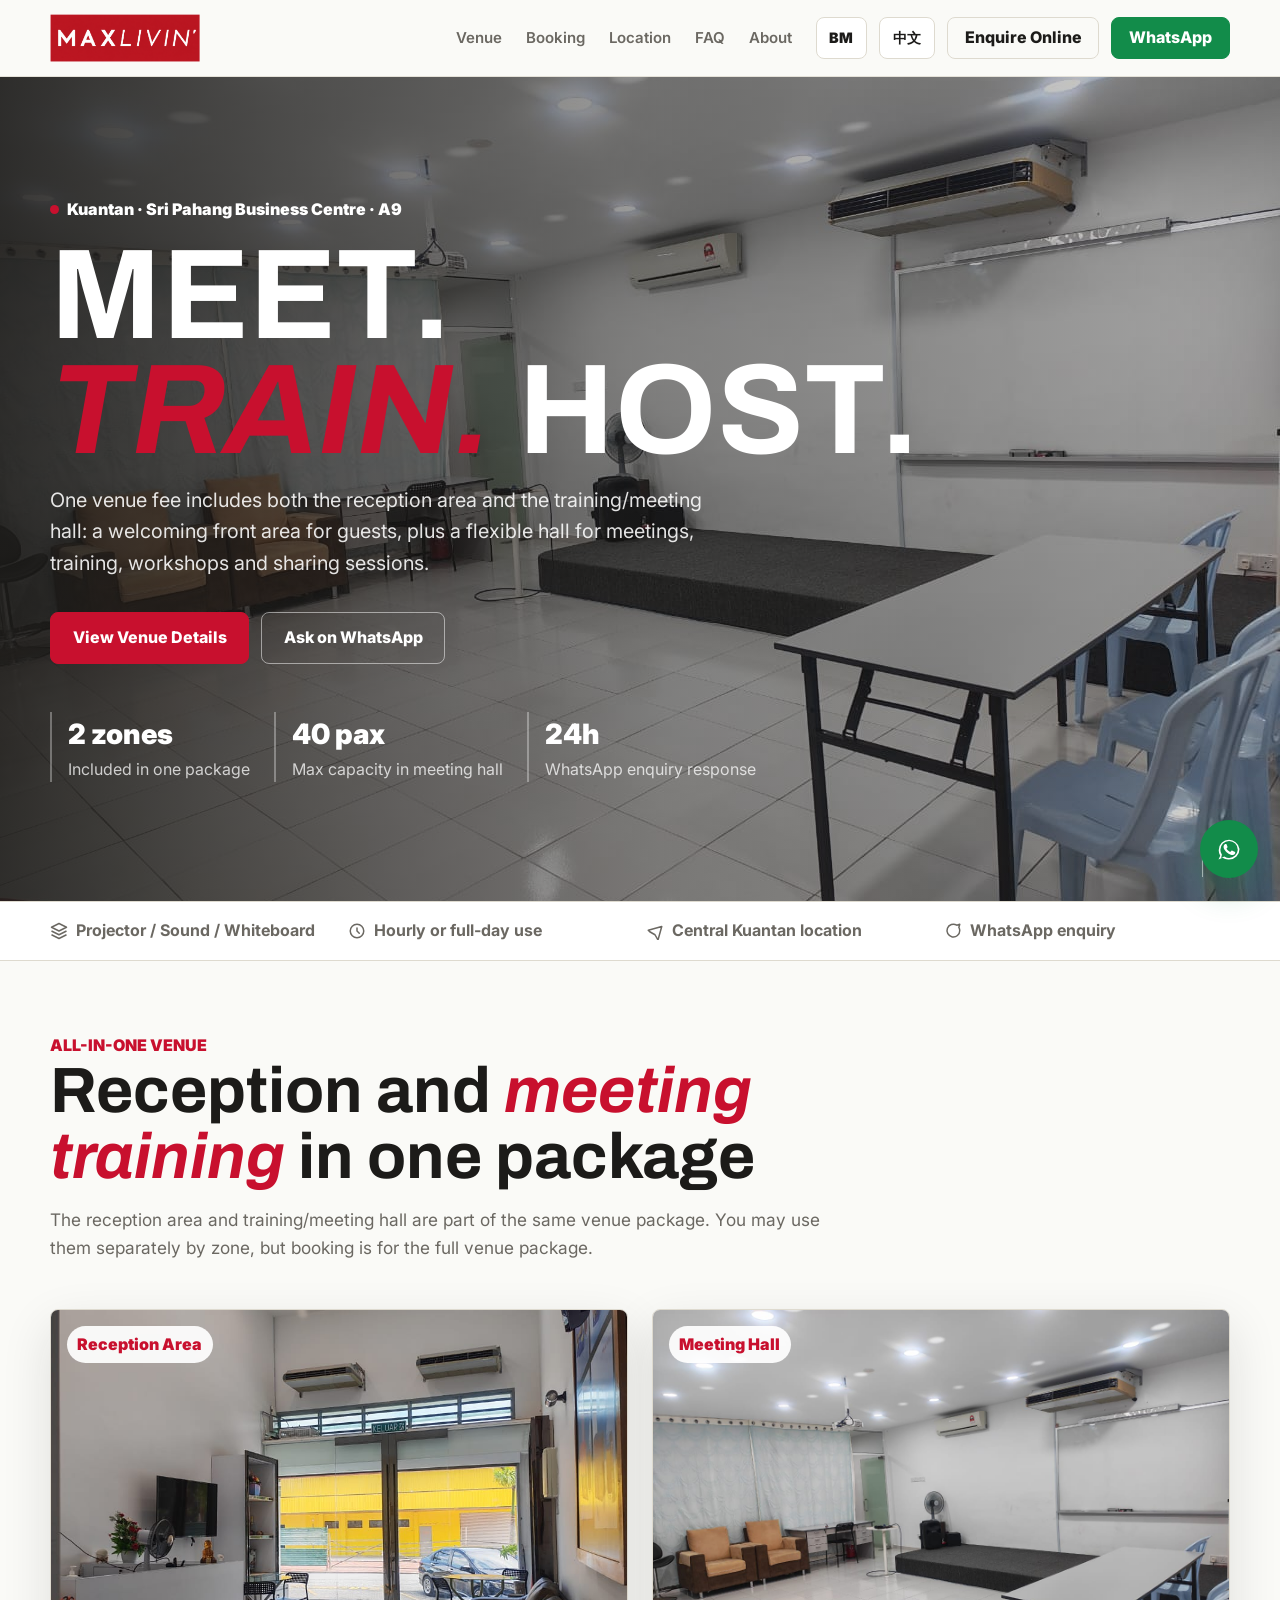
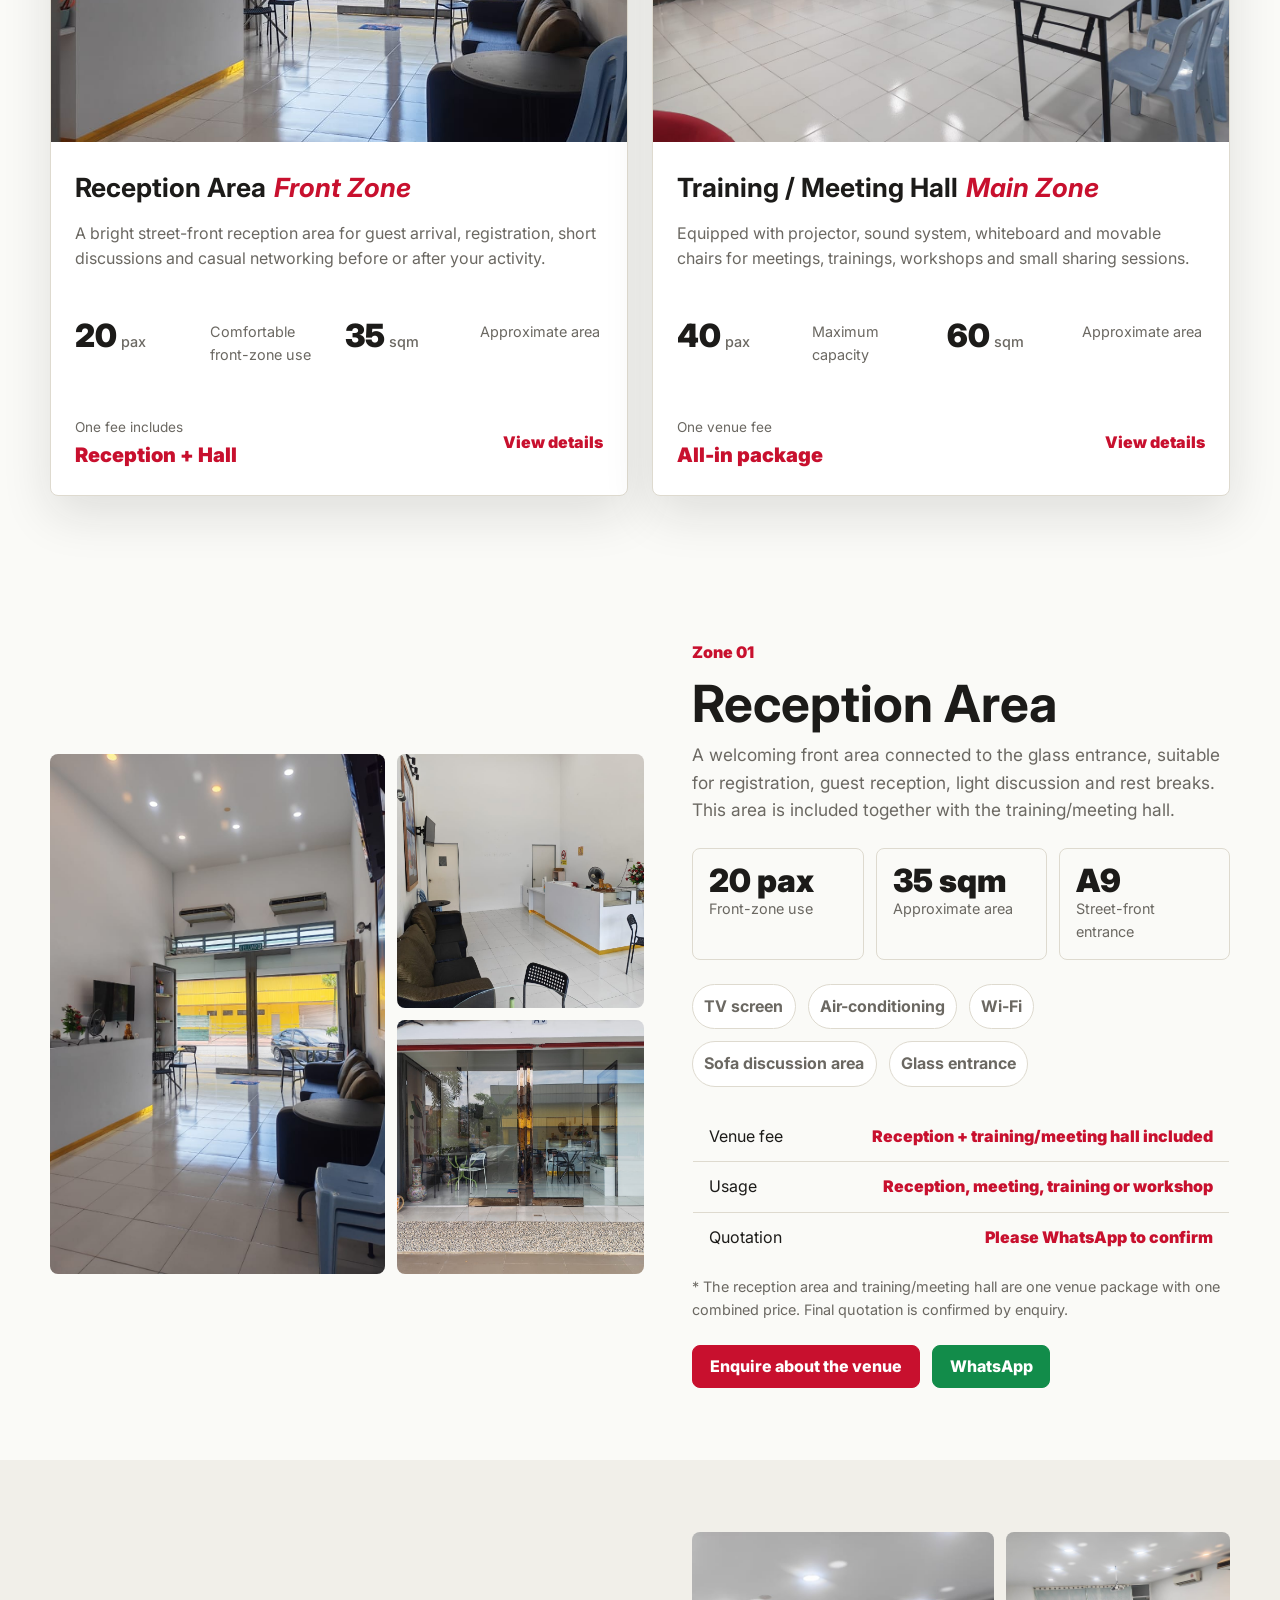
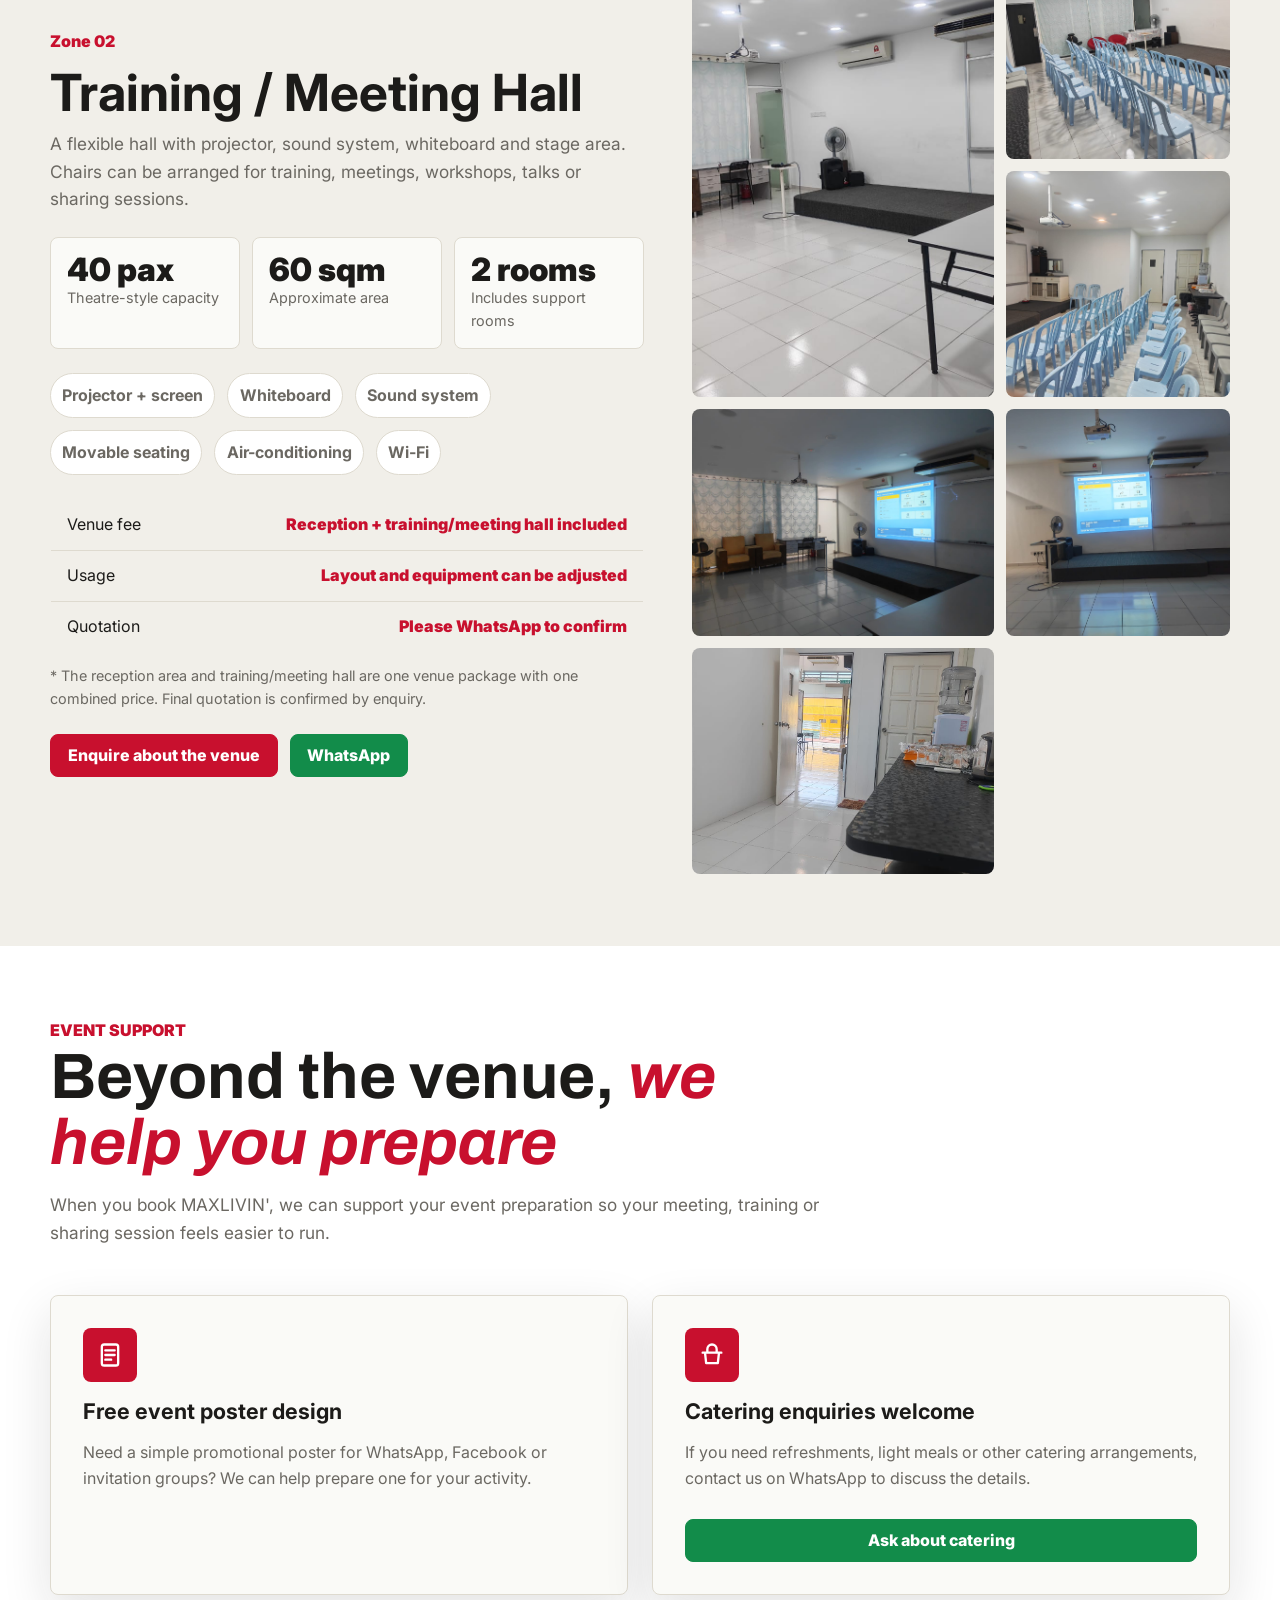
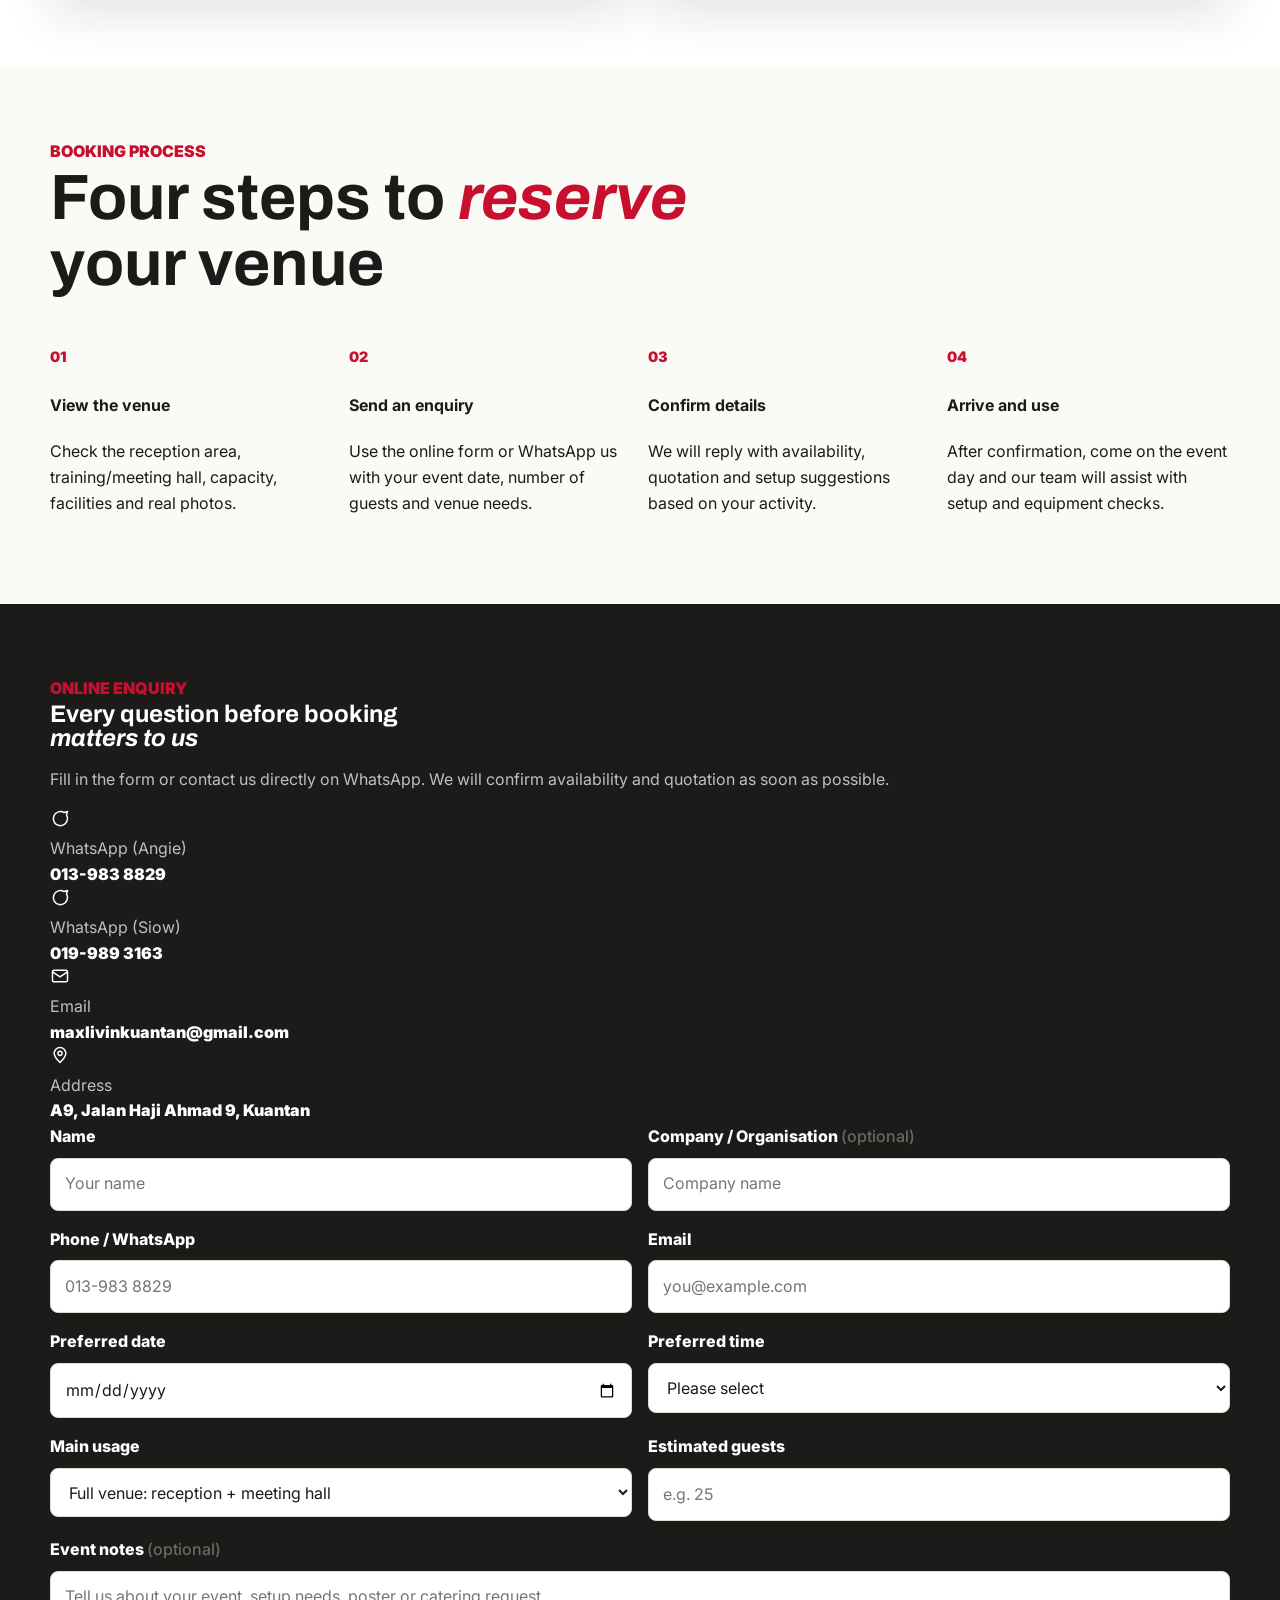
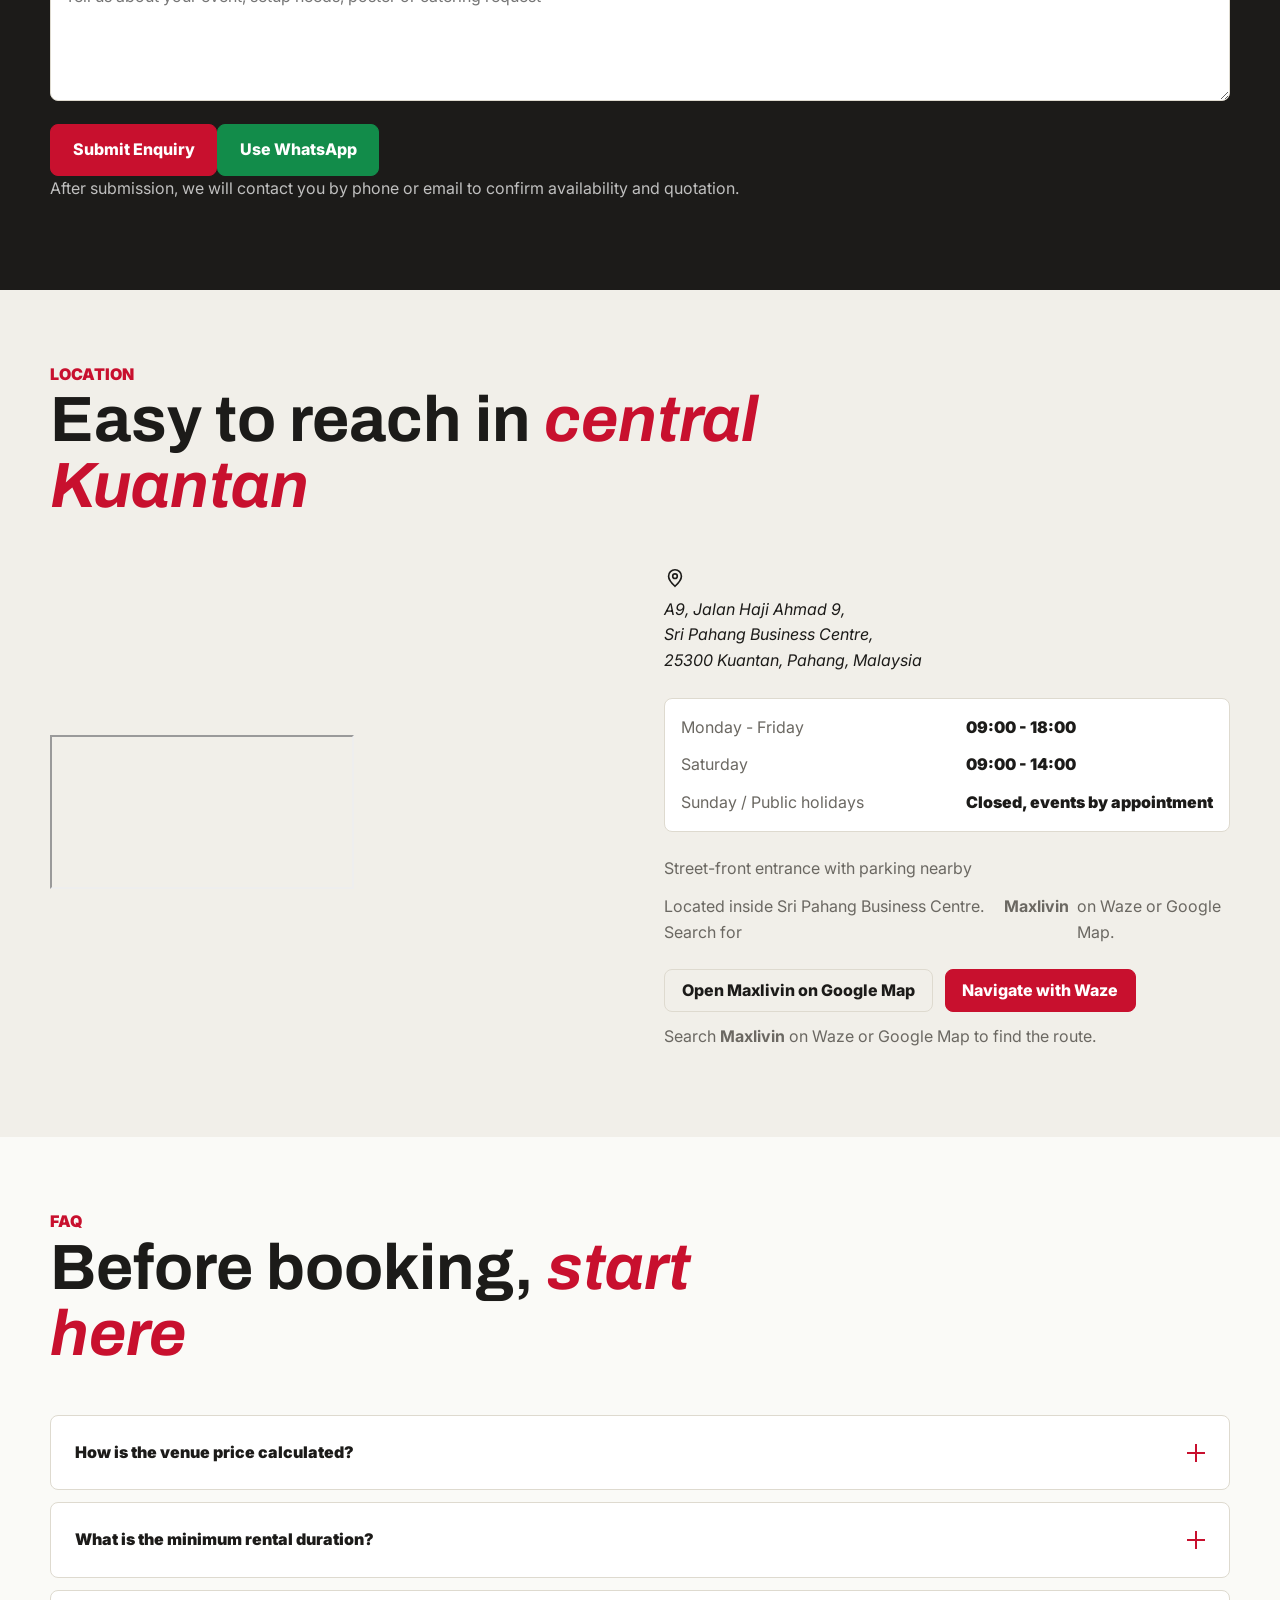
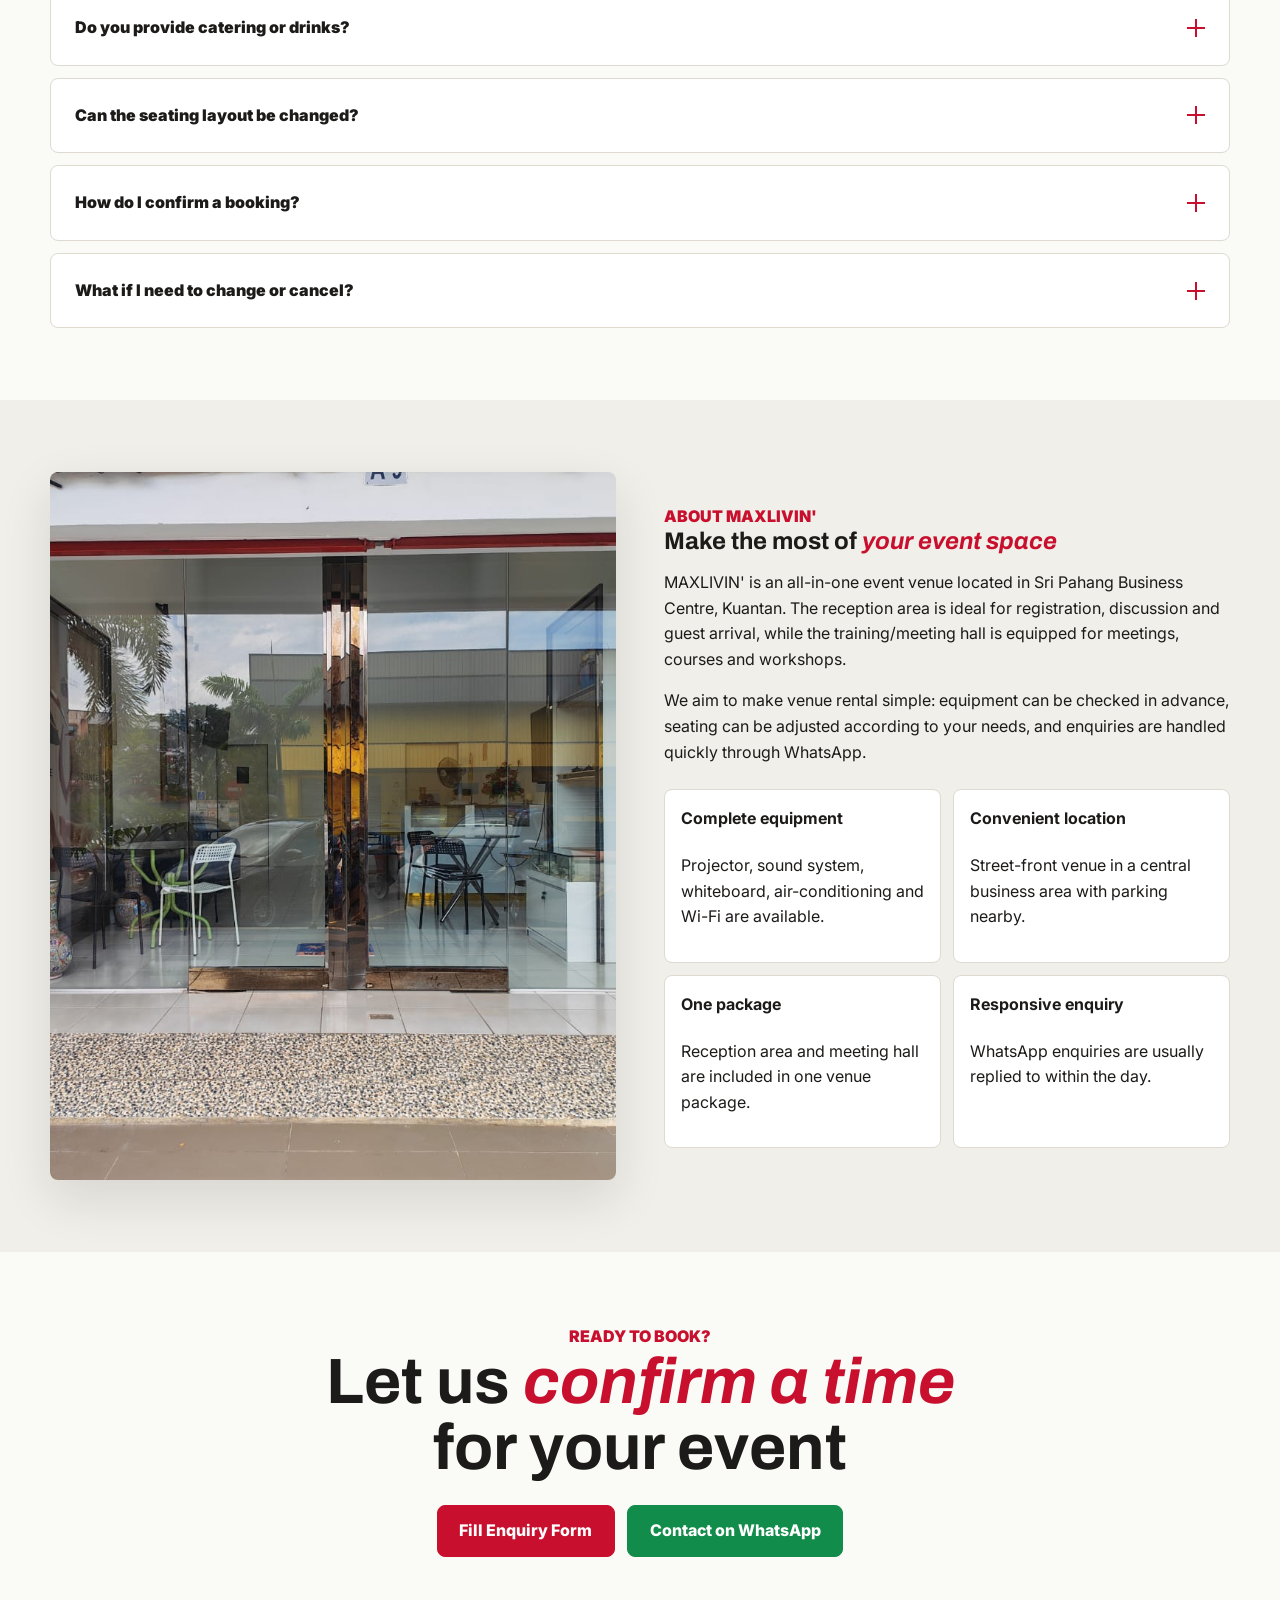
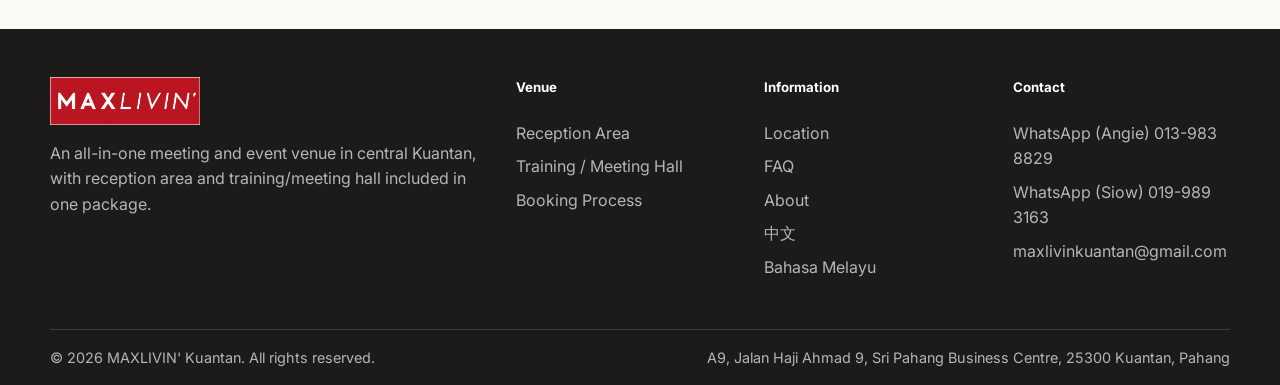
==== commit 809ad48b: "Add files via upload" ====
--- a/index.html
+++ b/index.html
@@ -22,8 +22,10 @@
       <a href="#faq">FAQ</a>
       <a href="#about">About</a>
       <a href="zh.html" class="mobile-lang-link">中文</a>
+      <a href="ms.html" class="mobile-lang-link">BM</a>
     </nav>
     <div class="nav-cta">
+      <a href="ms.html" class="lang-switch">BM</a>
       <a href="zh.html" class="lang-switch">中文</a>
       <a href="#inquiry" class="btn btn-secondary">Enquire Online</a>
       <a href="https://wa.me/60139838829?text=Hi%2C%20I%20would%20like%20to%20ask%20about%20MAXLIVIN%27%20venue%20rental" target="_blank" rel="noopener" class="btn btn-whatsapp">WhatsApp</a>
@@ -274,7 +276,7 @@
   <div class="container footer-top">
     <div class="footer-brand"><img src="images/logo.png" alt="MAXLIVIN'"><p>An all-in-one meeting and event venue in central Kuantan, with reception area and training/meeting hall included in one package.</p></div>
     <div class="footer-col"><h5>Venue</h5><ul><li><a href="#venue-reception">Reception Area</a></li><li><a href="#venue-training">Training / Meeting Hall</a></li><li><a href="#process">Booking Process</a></li></ul></div>
-    <div class="footer-col"><h5>Information</h5><ul><li><a href="#location">Location</a></li><li><a href="#faq">FAQ</a></li><li><a href="#about">About</a></li><li><a href="zh.html">中文</a></li></ul></div>
+    <div class="footer-col"><h5>Information</h5><ul><li><a href="#location">Location</a></li><li><a href="#faq">FAQ</a></li><li><a href="#about">About</a></li><li><a href="zh.html">中文</a></li><li><a href="ms.html">Bahasa Melayu</a></li></ul></div>
     <div class="footer-col"><h5>Contact</h5><ul><li><a href="https://wa.me/60139838829" target="_blank" rel="noopener">WhatsApp (Angie) 013-983 8829</a></li><li><a href="https://wa.me/60199893163" target="_blank" rel="noopener">WhatsApp (Siow) 019-989 3163</a></li><li><a href="mailto:maxlivinkuantan@gmail.com">maxlivinkuantan@gmail.com</a></li></ul></div>
   </div>
   <div class="container footer-bottom"><span>© 2026 MAXLIVIN' Kuantan. All rights reserved.</span><span>A9, Jalan Haji Ahmad 9, Sri Pahang Business Centre, 25300 Kuantan, Pahang</span></div>
